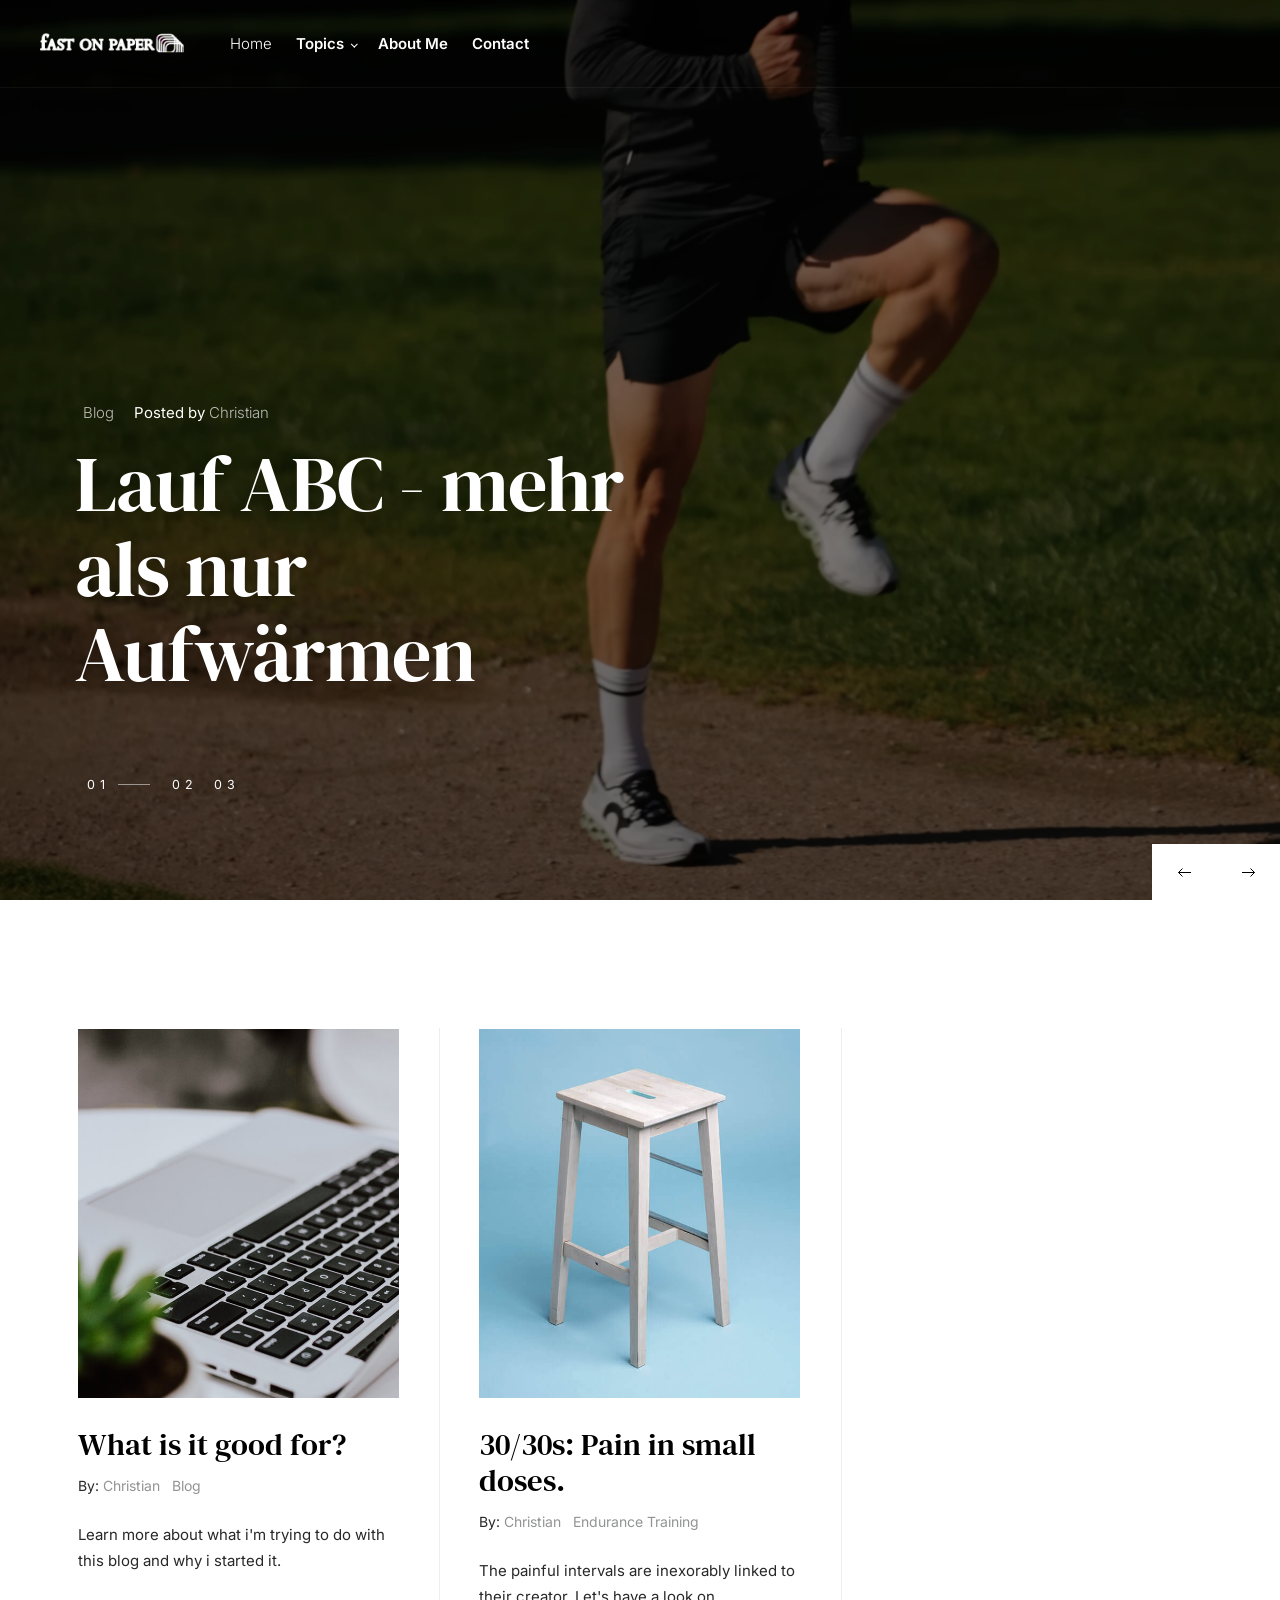
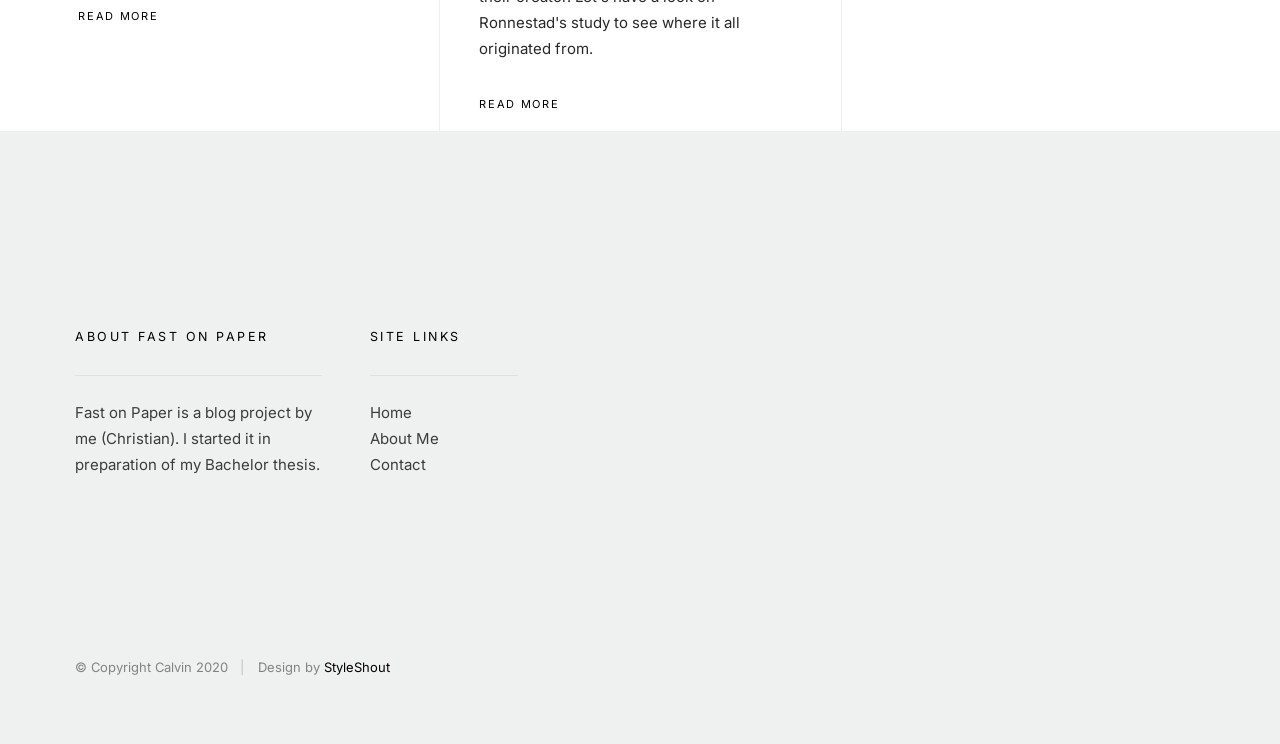
==== index.html @ 9e68c11b "exchanged pics in two hero sections" ====
<!DOCTYPE html>
<html class="no-js" lang="en">
<head>

    <!--- basic page needs
    ================================================== -->
    <meta charset="utf-8">
    <title>Fast on Paper</title>
    <meta name="description" content="">
    <meta name="author" content="">

    <!-- mobile specific metas
    ================================================== -->
    <meta name="viewport" content="width=device-width, initial-scale=1">

    <!-- CSS
    ================================================== -->
    <link rel="stylesheet" href="css/vendor.css">
    <link rel="stylesheet" href="css/styles.css">

    <!-- script
    ================================================== -->
    <script src="js/modernizr.js"></script>
    <script defer src="js/fontawesome/all.min.js"></script>

    <!-- favicons
    ================================================== -->
    <link rel="apple-touch-icon" sizes="180x180" href="apple-touch-icon.png">
    <link rel="icon" type="image/png" sizes="32x32" href="favicon-32x32.png">
    <link rel="icon" type="image/png" sizes="16x16" href="favicon-16x16.png">
    <link rel="manifest" href="site.webmanifest">

</head>

<body id="top">


    <!-- preloader
    ================================================== -->
    <div id="preloader"> 
    	<div id="loader"></div>
    </div>


    <!-- header
    ================================================== -->
    <header class="s-header">

        <div class="s-header__logo">
            <a class="logo" href="index.html">
                <img src="images/fop_logo.svg" alt="Homepage">
            </a>
        </div>

        <div class="row s-header__navigation">

            <nav class="s-header__nav-wrap">

                <h3 class="s-header__nav-heading h6">Navigate to</h3>

                <ul class="s-header__nav">
                    <li class="current"><a href="index.html" title="">Home</a></li>
                    <li class="has-children">
                        <a href="#0" title="">Topics</a>
                        <ul class="sub-menu">
                            <li><a href="category.html">Lernmodelle</a></li>
                            <li><a href="category.html">Neurphysiologie</a></li>
                            <li><a href="category.html">Vorträge</a></li>
                        </ul>
                    </li>
                    <li><a href="about.html" title="">About Me</a></li>
                    <li><a href="contact.html" title="">Contact</a></li>
                </ul> <!-- end s-header__nav -->

                <a href="#0" title="Close Menu" class="s-header__overlay-close close-mobile-menu">Close</a>

            </nav> <!-- end s-header__nav-wrap -->

        </div> <!-- end s-header__navigation -->
<!--search section is currently hidden via css rule for s-header__search-trigger-->
        <a class="s-header__toggle-menu" href="#0" title="Menu"><span>Menu</span></a>

        <div class="s-header__search">

            <div class="s-header__search-inner">
                <div class="row wide">

                    <form role="search" method="get" class="s-header__search-form" action="#">
                        <label>
                            <span class="h-screen-reader-text">Search for:</span>
                            <input type="search" class="s-header__search-field" placeholder="Search for..." value="" name="s" title="Search for:" autocomplete="off">
                        </label>
                        <input type="submit" class="s-header__search-submit" value="Search"> 
                    </form>

                    <a href="#0" title="Close Search" class="s-header__overlay-close">Close</a>

                </div> <!-- end row -->
            </div> <!-- s-header__search-inner -->

        </div> <!-- end s-header__search wrap -->	

        <a class="s-header__search-trigger" href="#">
            <svg xmlns="http://www.w3.org/2000/svg" viewBox="0 0 17.982 17.983"><path fill="#010101" d="M12.622 13.611l-.209.163A7.607 7.607 0 017.7 15.399C3.454 15.399 0 11.945 0 7.7 0 3.454 3.454 0 7.7 0c4.245 0 7.699 3.454 7.699 7.7a7.613 7.613 0 01-1.626 4.714l-.163.209 4.372 4.371-.989.989-4.371-4.372zM7.7 1.399a6.307 6.307 0 00-6.3 6.3A6.307 6.307 0 007.7 14c3.473 0 6.3-2.827 6.3-6.3a6.308 6.308 0 00-6.3-6.301z"/></svg>
        </a>

    </header> <!-- end s-header -->


    <!-- hero
    ================================================== -->
    <section id="hero" class="s-hero">

        <div class="s-hero__slider">

            <div class="s-hero__slide">

                <div class="s-hero__slide-bg" style="background-image: url('images/herobg_abc.jpg');"></div>

                <div class="row s-hero__slide-content animate-this">
                    <div class="column">
                        <div class="s-hero__slide-meta">
                            <span class="cat-links">
                                <a href="#0">Blog</a>
                            </span>
                            <span class="byline"> 
                                Posted by 
                                <span class="author">
                                    <a href="#0">Christian</a>
                                </span>
                            </span>
                        </div>
                        <h1 class="s-hero__slide-text">
                            <a href="#0">
                                Lauf ABC - mehr als nur Aufwärmen
                            </a>
                        </h1>
                    </div>
                </div>

            </div> <!-- end s-hero__slide -->

            <div class="s-hero__slide">

                <div class="s-hero__slide-bg" style="background-image: url('images/herobg_model.jpg');"></div>

                <div class="row s-hero__slide-content animate-this">
                    <div class="column">
                        <div class="s-hero__slide-meta">
                            <span class="cat-links">
                                <a href="#0">Lernmodelle</a>
                            </span>
                            <span class="byline"> 
                                Posted by 
                                <span class="author">
                                    <a href="#0">Christian</a>
                                </span>
                            </span>
                        </div>
                        <h1 class="s-hero__slide-text">
                            <a href="#0">
                                Differential Learning: Der Unterschied macht's.
                            </a>
                        </h1>
                    </div>
                </div>

            </div> <!-- end s-hero__slide -->

            <div class="s-hero__slide"">

                <div class="s-hero__slide-bg" style="background-image: url('images/slide3-bg-3000.jpg');"></div>

                <div class="row s-hero__slide-content animate-this">
                    <div class="column">
                        <div class="s-hero__slide-meta">
                            <span class="cat-links">
                                <a href="#0">Neurophysiologie</a>
                            </span>
                            <span class="byline"> 
                                Posted by 
                                <span class="author">
                                    <a href="#0">Christian</a>
                                </span>
                            </span>
                        </div>
                        <h1 class="s-hero__slide-text">
                            <a href="#0">
                                Übertriebene Reize und sensorisches Rauschen
                            </a>
                        </h1>
                    </div>
                </div>

            </div> <!-- end s-hero__slide -->

        </div> <!-- end s-hero__slider -->
<!--this section is currently hidden via css rule-->
        <div class="s-hero__social hide-on-mobile-small">
            <p>Follow</p>
            <span></span>
            <ul class="s-hero__social-icons">
                <li><a href="#0"><i class="fab fa-facebook-f" aria-hidden="true"></i></a></li>
                <li><a href="#0"><i class="fab fa-twitter" aria-hidden="true"></i></a></li>
                <li><a href="#0"><i class="fab fa-instagram" aria-hidden="true"></i></a></li>
                <li><a href="#0"><i class="fab fa-dribbble" aria-hidden="true"></i></a></li>
            </ul>
        </div> <!-- end s-hero__social -->

        <div class="nav-arrows s-hero__nav-arrows">
            <button class="s-hero__arrow-prev">
                <svg viewBox="0 0 15 15" xmlns="http://www.w3.org/2000/svg" width="15" height="15"><path d="M1.5 7.5l4-4m-4 4l4 4m-4-4H14" stroke="currentColor"></path></svg>
            </button>
            <button class="s-hero__arrow-next">
               <svg viewBox="0 0 15 15" xmlns="http://www.w3.org/2000/svg" width="15" height="15"><path d="M13.5 7.5l-4-4m4 4l-4 4m4-4H1" stroke="currentColor"></path></svg>
            </button>
        </div> <!-- end s-hero__arrows -->

    </section> <!-- end s-hero -->


    <!-- content
    ================================================== -->
    <section class="s-content s-content--no-top-padding">


        <!-- masonry
        ================================================== -->
        <div class="s-bricks">

            <div class="masonry">
                <div class="bricks-wrapper h-group">

                    <div class="grid-sizer"></div>

                    <div class="lines">
                        <span></span>
                        <span></span>
                        <span></span>
                    </div>

                    <article class="brick entry" data-aos="fade-up">
    
                        <div class="entry__thumb">
                            <a href="single-standard.html" class="thumb-link">
                                <img src="images/thumbs/masonry/macbook-600.jpg" 
                                     srcset="images/thumbs/masonry/macbook-600.jpg 1x, images/thumbs/masonry/macbook-1200.jpg 2x" alt="">
                            </a>
                        </div> <!-- end entry__thumb -->
    
                        <div class="entry__text">
                            <div class="entry__header">
                                <h1 class="entry__title"><a href="blogpost00.html">What is it good for?</a></h1>
                                
                                <div class="entry__meta">
                                    <span class="byline">By:
                                        <span class='author'>
                                            <a href="#0">Christian</a>
                                    </span>
                                </span>
                                    <span class="cat-links">
                                        <a href="#0">Blog</a>
                                    </span>
                                </div>
                            </div>
                            <div class="entry__excerpt">
                                <p>
                                Learn more about what i'm trying to do with this blog and why i started it.
                                </p>
                            </div>
                            <a class="entry__more-link" href="blogpost00.html">Read more</a>
                        </div> <!-- end entry__text -->
                    
                    </article> <!-- end article -->

                    <article class="brick entry" data-aos="fade-up">
        
                        <div class="entry__thumb">
                            <a href="single-standard.html" class="thumb-link">
                                <img src="images/thumbs/masonry/woodcraft-600.jpg" 
                                     srcset="images/thumbs/masonry/woodcraft-600.jpg 1x, images/thumbs/masonry/woodcraft-1200.jpg 2x" alt="">
                            </a>
                        </div> <!-- end entry__thumb -->
        
                        <div class="entry__text">
                            <div class="entry__header">
                                <h1 class="entry__title"><a href="single-standard.html">30/30s: Pain in small doses.</a></h1>
        
                                <div class="entry__meta">
                                    <span class="byline">By:
                                        <span class='author'>
                                            <a href="#0">Christian</a>
                                    </span>
                                </span>
                                    <span class="cat-links">
                                        <a href="#">Endurance Training</a> 
                                    </span>
                                </div>
                            </div>
                            <div class="entry__excerpt">
                                <p>
                                The painful intervals are inexorably linked to their creator. Let's have a look on Ronnestad's study to see where it all originated from.
                                </p>
                            </div>
                            <a class="entry__more-link" href="#0">Read More</a>
                        </div> <!-- end entry__text -->
        
                    </article> <!-- end entry -->
 
                </div> <!-- end brick-wrapper -->

            </div> <!-- end masonry -->
<!-- the following part is for multiple page setup (page 1 2 3 etc.) which i commented out as there is no use for it right now-->
            <!--
            <div class="row">
                <div class="column large-12">
                    <nav class="pgn">
                        <ul>
                            <li>
                                <span class="pgn__prev" href="#0">
                                    Prev
                                </span>
                            </li>
                            <li><a class="pgn__num" href="#0">1</a></li>
                            <li><span class="pgn__num current">2</span></li>
                            <li><a class="pgn__num" href="#0">3</a></li>
                            <li><a class="pgn__num" href="#0">4</a></li>
                            <li><a class="pgn__num" href="#0">5</a></li>
                            <li><span class="pgn__num dots">…</span></li>
                            <li><a class="pgn__num" href="#0">8</a></li>
                            <li>
                                <span class="pgn__next" href="#0">
                                    Next
                                </span>
                            </li>
                        </ul>-->
                   <!-- </nav> end pgn -->
                <!--</div> end column -->
            <!--</div> end row -->

        </div> <!-- end s-bricks -->

    </section> <!-- end s-content -->


    <!-- footer
    ================================================== -->
    <footer class="s-footer">

        <div class="s-footer__main">

            <div class="row">

                <div class="column large-3 medium-6 tab-12 s-footer__info">

                    <h5>About Fast on Paper</h5>

                    <p>
                    Fast on Paper is a blog project by me (Christian). I started it in preparation of my Bachelor thesis.  
                    </p>

                </div> <!-- end s-footer__info -->

                <div class="column large-2 medium-3 tab-6 s-footer__site-links">

                    <h5>Site Links</h5>

                    <ul>
                        <li><a href="index.html">Home</a></li>
                        <li><a href="about.html">About Me</a></li>
                        <li><a href="contact.html">Contact</a></li>
                    </ul>

                </div> <!-- end s-footer__site-links -->  

<!--this section is hidden via css rule right now-->
                <div class="column large-2 medium-3 tab-6 s-footer__social-links">

                    <h5>Follow Me</h5>

                    <ul>
                        <li><a href="#0">Twitter</a></li>
                        <li><a href="#0">Facebook</a></li>
                        <li><a href="#0">Dribbble</a></li>
                        <li><a href="#0">Pinterest</a></li>
                        <li><a href="#0">Instagram</a></li>
                    </ul>

                </div> <!-- end s-footer__social links --> 

<!--this section is hidden via css rule right now-->
                <div class="column large-3 medium-6 tab-12 s-footer__subscribe">

                    <h5>Sign Up for Newsletter</h5>

                    <p>Trag dich ein, um Updates zu Artikeln und dem Blog zu erhalten.</p>

                    <div class="subscribe-form">
                
                        <form id="mc-form" class="group" novalidate="true">

                            <input type="email" value="" name="dEmail" class="email" id="mc-email" placeholder="Your Email Address" required=""> 
                
                            <input type="submit" name="subscribe" value="subscribe" >
                
                            <label for="mc-email" class="subscribe-message"></label>
                
                        </form>

                    </div>

                </div> <!-- end s-footer__subscribe -->

            </div> <!-- end row -->

        </div> <!-- end s-footer__main -->

        <div class="s-footer__bottom">
            <div class="row">
                <div class="column">
                    <div class="ss-copyright">
                        <span>© Copyright Calvin 2020</span> 
                        <span>Design by <a href="https://www.styleshout.com/">StyleShout</a></span>
                    </div> <!-- end ss-copyright -->
                </div>
            </div> 

            <div class="ss-go-top">
                <a class="smoothscroll" title="Back to Top" href="#top">
                    <svg viewBox="0 0 15 15" fill="none" xmlns="http://www.w3.org/2000/svg" width="15" height="15"><path d="M7.5 1.5l.354-.354L7.5.793l-.354.353.354.354zm-.354.354l4 4 .708-.708-4-4-.708.708zm0-.708l-4 4 .708.708 4-4-.708-.708zM7 1.5V14h1V1.5H7z" fill="currentColor"></path></svg>
                </a>
            </div> <!-- end ss-go-top -->
        </div> <!-- end s-footer__bottom -->

   </footer> <!-- end s-footer -->


    <!-- Java Script
    ================================================== -->
    <script src="js/jquery-3.5.0.min.js"></script>
    <script src="js/plugins.js"></script>
    <script src="js/main.js"></script>

</body>

</html>
---- css/vendor.css ----
/* =================================================================== 
 *  Calvin Vendor/Third Party CSS
 *  Template Ver. 1.0.0 
 *  10-07-2020
 *  ------------------------------------------------------------------
 *
 *  TOC:
 *  # PrismJS 1.20.0
 *  # Animate On Scroll 
 *  # Slick Slider
 *
 * =================================================================== */

/* ===================================================================
 * # PrismJS 1.20.0
 *   https://prismjs.com/download.html#themes=prism-okaidia&languages=markup+css+clike+javascript+markup-templating+php 
 *   
 *   okaidia theme for JavaScript, CSS and HTML
 *   Loosely based on Monokai textmate theme by http://www.monokai.nl/
 *   @author ocodia
 * ------------------------------------------------------------------- */

code[class*="language-"], pre[class*="language-"] {
    color: #f8f8f2;
    background: none;
    text-shadow: 0 1px rgba(0, 0, 0, 0.3);
    font-family: var(--font-mono);
    font-size: calc(var(--text-size) * 0.9444);
    text-align: left;
    white-space: pre;
    word-spacing: normal;
    word-break: normal;
    word-wrap: normal;
    line-height: var(--vspace-1);
    -moz-tab-size: 4;
    -o-tab-size: 4;
    tab-size: 4;
    -webkit-hyphens: none;
    -ms-hyphens: none;
    hyphens: none;
}

/* Code blocks */

pre[class*="language-"] {
    padding: var(--vspace-0_5) 0 var(--vspace-1);
    margin: var(--vspace-1) 0;
    overflow: auto;
}

:not(pre)>code[class*="language-"], pre[class*="language-"] {
    background: #272822;
}

/* Inline code */

:not(pre)>code[class*="language-"] {
    padding: .1em;
    white-space: normal;
}

.token.comment, .token.prolog, .token.doctype, .token.cdata {
    color: slategray;
}

.token.punctuation {
    color: #f8f8f2;
}

.token.namespace {
    opacity: .7;
}

.token.property, .token.tag, .token.constant, .token.symbol, .token.deleted {
    color: #f92672;
}

.token.boolean, .token.number {
    color: #ae81ff;
}

.token.selector, .token.attr-name, .token.string, .token.char, .token.builtin, .token.inserted {
    color: #a6e22e;
}

.token.operator, .token.entity, .token.url, .language-css .token.string, .style .token.string, .token.variable {
    color: #f8f8f2;
}

.token.atrule, .token.attr-value, .token.function, .token.class-name {
    color: #e6db74;
}

.token.keyword {
    color: #66d9ef;
}

.token.regex, .token.important {
    color: #fd971f;
}

.token.important, .token.bold {
    font-weight: bold;
}

.token.italic {
    font-style: italic;
}

.token.entity {
    cursor: help;
}


/* ===================================================================
 * # Animate On Scroll 
 * https://michalsnik.github.io/aos/
 * ------------------------------------------------------------------- */

[data-aos][data-aos][data-aos-duration="50"], body[data-aos-duration="50"] [data-aos] {
    -webkit-transition-duration: 50ms;
    transition-duration: 50ms;
}

[data-aos][data-aos][data-aos-delay="50"], body[data-aos-delay="50"] [data-aos] {
    -webkit-transition-delay: 0;
    transition-delay: 0;
}

[data-aos][data-aos][data-aos-delay="50"].aos-animate, body[data-aos-delay="50"] [data-aos].aos-animate {
    -webkit-transition-delay: 50ms;
    transition-delay: 50ms;
}

[data-aos][data-aos][data-aos-duration="100"], body[data-aos-duration="100"] [data-aos] {
    -webkit-transition-duration: .1s;
    transition-duration: .1s;
}

[data-aos][data-aos][data-aos-delay="100"], body[data-aos-delay="100"] [data-aos] {
    -webkit-transition-delay: 0;
    transition-delay: 0;
}

[data-aos][data-aos][data-aos-delay="100"].aos-animate, body[data-aos-delay="100"] [data-aos].aos-animate {
    -webkit-transition-delay: .1s;
    transition-delay: .1s;
}

[data-aos][data-aos][data-aos-duration="150"], body[data-aos-duration="150"] [data-aos] {
    -webkit-transition-duration: .15s;
    transition-duration: .15s;
}

[data-aos][data-aos][data-aos-delay="150"], body[data-aos-delay="150"] [data-aos] {
    -webkit-transition-delay: 0;
    transition-delay: 0;
}

[data-aos][data-aos][data-aos-delay="150"].aos-animate, body[data-aos-delay="150"] [data-aos].aos-animate {
    -webkit-transition-delay: .15s;
    transition-delay: .15s;
}

[data-aos][data-aos][data-aos-duration="200"], body[data-aos-duration="200"] [data-aos] {
    -webkit-transition-duration: .2s;
    transition-duration: .2s;
}

[data-aos][data-aos][data-aos-delay="200"], body[data-aos-delay="200"] [data-aos] {
    -webkit-transition-delay: 0;
    transition-delay: 0;
}

[data-aos][data-aos][data-aos-delay="200"].aos-animate, body[data-aos-delay="200"] [data-aos].aos-animate {
    -webkit-transition-delay: .2s;
    transition-delay: .2s;
}

[data-aos][data-aos][data-aos-duration="250"], body[data-aos-duration="250"] [data-aos] {
    -webkit-transition-duration: .25s;
    transition-duration: .25s;
}

[data-aos][data-aos][data-aos-delay="250"], body[data-aos-delay="250"] [data-aos] {
    -webkit-transition-delay: 0;
    transition-delay: 0;
}

[data-aos][data-aos][data-aos-delay="250"].aos-animate, body[data-aos-delay="250"] [data-aos].aos-animate {
    -webkit-transition-delay: .25s;
    transition-delay: .25s;
}

[data-aos][data-aos][data-aos-duration="300"], body[data-aos-duration="300"] [data-aos] {
    -webkit-transition-duration: .3s;
    transition-duration: .3s;
}

[data-aos][data-aos][data-aos-delay="300"], body[data-aos-delay="300"] [data-aos] {
    -webkit-transition-delay: 0;
    transition-delay: 0;
}

[data-aos][data-aos][data-aos-delay="300"].aos-animate, body[data-aos-delay="300"] [data-aos].aos-animate {
    -webkit-transition-delay: .3s;
    transition-delay: .3s;
}

[data-aos][data-aos][data-aos-duration="350"], body[data-aos-duration="350"] [data-aos] {
    -webkit-transition-duration: .35s;
    transition-duration: .35s;
}

[data-aos][data-aos][data-aos-delay="350"], body[data-aos-delay="350"] [data-aos] {
    -webkit-transition-delay: 0;
    transition-delay: 0;
}

[data-aos][data-aos][data-aos-delay="350"].aos-animate, body[data-aos-delay="350"] [data-aos].aos-animate {
    -webkit-transition-delay: .35s;
    transition-delay: .35s;
}

[data-aos][data-aos][data-aos-duration="400"], body[data-aos-duration="400"] [data-aos] {
    -webkit-transition-duration: .4s;
    transition-duration: .4s;
}

[data-aos][data-aos][data-aos-delay="400"], body[data-aos-delay="400"] [data-aos] {
    -webkit-transition-delay: 0;
    transition-delay: 0;
}

[data-aos][data-aos][data-aos-delay="400"].aos-animate, body[data-aos-delay="400"] [data-aos].aos-animate {
    -webkit-transition-delay: .4s;
    transition-delay: .4s;
}

[data-aos][data-aos][data-aos-duration="450"], body[data-aos-duration="450"] [data-aos] {
    -webkit-transition-duration: .45s;
    transition-duration: .45s;
}

[data-aos][data-aos][data-aos-delay="450"], body[data-aos-delay="450"] [data-aos] {
    -webkit-transition-delay: 0;
    transition-delay: 0;
}

[data-aos][data-aos][data-aos-delay="450"].aos-animate, body[data-aos-delay="450"] [data-aos].aos-animate {
    -webkit-transition-delay: .45s;
    transition-delay: .45s;
}

[data-aos][data-aos][data-aos-duration="500"], body[data-aos-duration="500"] [data-aos] {
    -webkit-transition-duration: .5s;
    transition-duration: .5s;
}

[data-aos][data-aos][data-aos-delay="500"], body[data-aos-delay="500"] [data-aos] {
    -webkit-transition-delay: 0;
    transition-delay: 0;
}

[data-aos][data-aos][data-aos-delay="500"].aos-animate, body[data-aos-delay="500"] [data-aos].aos-animate {
    -webkit-transition-delay: .5s;
    transition-delay: .5s;
}

[data-aos][data-aos][data-aos-duration="550"], body[data-aos-duration="550"] [data-aos] {
    -webkit-transition-duration: .55s;
    transition-duration: .55s;
}

[data-aos][data-aos][data-aos-delay="550"], body[data-aos-delay="550"] [data-aos] {
    -webkit-transition-delay: 0;
    transition-delay: 0;
}

[data-aos][data-aos][data-aos-delay="550"].aos-animate, body[data-aos-delay="550"] [data-aos].aos-animate {
    -webkit-transition-delay: .55s;
    transition-delay: .55s;
}

[data-aos][data-aos][data-aos-duration="600"], body[data-aos-duration="600"] [data-aos] {
    -webkit-transition-duration: .6s;
    transition-duration: .6s;
}

[data-aos][data-aos][data-aos-delay="600"], body[data-aos-delay="600"] [data-aos] {
    -webkit-transition-delay: 0;
    transition-delay: 0;
}

[data-aos][data-aos][data-aos-delay="600"].aos-animate, body[data-aos-delay="600"] [data-aos].aos-animate {
    -webkit-transition-delay: .6s;
    transition-delay: .6s;
}

[data-aos][data-aos][data-aos-duration="650"], body[data-aos-duration="650"] [data-aos] {
    -webkit-transition-duration: .65s;
    transition-duration: .65s;
}

[data-aos][data-aos][data-aos-delay="650"], body[data-aos-delay="650"] [data-aos] {
    -webkit-transition-delay: 0;
    transition-delay: 0;
}

[data-aos][data-aos][data-aos-delay="650"].aos-animate, body[data-aos-delay="650"] [data-aos].aos-animate {
    -webkit-transition-delay: .65s;
    transition-delay: .65s;
}

[data-aos][data-aos][data-aos-duration="700"], body[data-aos-duration="700"] [data-aos] {
    -webkit-transition-duration: .7s;
    transition-duration: .7s;
}

[data-aos][data-aos][data-aos-delay="700"], body[data-aos-delay="700"] [data-aos] {
    -webkit-transition-delay: 0;
    transition-delay: 0;
}

[data-aos][data-aos][data-aos-delay="700"].aos-animate, body[data-aos-delay="700"] [data-aos].aos-animate {
    -webkit-transition-delay: .7s;
    transition-delay: .7s;
}

[data-aos][data-aos][data-aos-duration="750"], body[data-aos-duration="750"] [data-aos] {
    -webkit-transition-duration: .75s;
    transition-duration: .75s;
}

[data-aos][data-aos][data-aos-delay="750"], body[data-aos-delay="750"] [data-aos] {
    -webkit-transition-delay: 0;
    transition-delay: 0;
}

[data-aos][data-aos][data-aos-delay="750"].aos-animate, body[data-aos-delay="750"] [data-aos].aos-animate {
    -webkit-transition-delay: .75s;
    transition-delay: .75s;
}

[data-aos][data-aos][data-aos-duration="800"], body[data-aos-duration="800"] [data-aos] {
    -webkit-transition-duration: .8s;
    transition-duration: .8s;
}

[data-aos][data-aos][data-aos-delay="800"], body[data-aos-delay="800"] [data-aos] {
    -webkit-transition-delay: 0;
    transition-delay: 0;
}

[data-aos][data-aos][data-aos-delay="800"].aos-animate, body[data-aos-delay="800"] [data-aos].aos-animate {
    -webkit-transition-delay: .8s;
    transition-delay: .8s;
}

[data-aos][data-aos][data-aos-duration="850"], body[data-aos-duration="850"] [data-aos] {
    -webkit-transition-duration: .85s;
    transition-duration: .85s;
}

[data-aos][data-aos][data-aos-delay="850"], body[data-aos-delay="850"] [data-aos] {
    -webkit-transition-delay: 0;
    transition-delay: 0;
}

[data-aos][data-aos][data-aos-delay="850"].aos-animate, body[data-aos-delay="850"] [data-aos].aos-animate {
    -webkit-transition-delay: .85s;
    transition-delay: .85s;
}

[data-aos][data-aos][data-aos-duration="900"], body[data-aos-duration="900"] [data-aos] {
    -webkit-transition-duration: .9s;
    transition-duration: .9s;
}

[data-aos][data-aos][data-aos-delay="900"], body[data-aos-delay="900"] [data-aos] {
    -webkit-transition-delay: 0;
    transition-delay: 0;
}

[data-aos][data-aos][data-aos-delay="900"].aos-animate, body[data-aos-delay="900"] [data-aos].aos-animate {
    -webkit-transition-delay: .9s;
    transition-delay: .9s;
}

[data-aos][data-aos][data-aos-duration="950"], body[data-aos-duration="950"] [data-aos] {
    -webkit-transition-duration: .95s;
    transition-duration: .95s;
}

[data-aos][data-aos][data-aos-delay="950"], body[data-aos-delay="950"] [data-aos] {
    -webkit-transition-delay: 0;
    transition-delay: 0;
}

[data-aos][data-aos][data-aos-delay="950"].aos-animate, body[data-aos-delay="950"] [data-aos].aos-animate {
    -webkit-transition-delay: .95s;
    transition-delay: .95s;
}

[data-aos][data-aos][data-aos-duration="1000"], body[data-aos-duration="1000"] [data-aos] {
    -webkit-transition-duration: 1s;
    transition-duration: 1s;
}

[data-aos][data-aos][data-aos-delay="1000"], body[data-aos-delay="1000"] [data-aos] {
    -webkit-transition-delay: 0;
    transition-delay: 0;
}

[data-aos][data-aos][data-aos-delay="1000"].aos-animate, body[data-aos-delay="1000"] [data-aos].aos-animate {
    -webkit-transition-delay: 1s;
    transition-delay: 1s;
}

[data-aos][data-aos][data-aos-duration="1050"], body[data-aos-duration="1050"] [data-aos] {
    -webkit-transition-duration: 1.05s;
    transition-duration: 1.05s;
}

[data-aos][data-aos][data-aos-delay="1050"], body[data-aos-delay="1050"] [data-aos] {
    -webkit-transition-delay: 0;
    transition-delay: 0;
}

[data-aos][data-aos][data-aos-delay="1050"].aos-animate, body[data-aos-delay="1050"] [data-aos].aos-animate {
    -webkit-transition-delay: 1.05s;
    transition-delay: 1.05s;
}

[data-aos][data-aos][data-aos-duration="1100"], body[data-aos-duration="1100"] [data-aos] {
    -webkit-transition-duration: 1.1s;
    transition-duration: 1.1s;
}

[data-aos][data-aos][data-aos-delay="1100"], body[data-aos-delay="1100"] [data-aos] {
    -webkit-transition-delay: 0;
    transition-delay: 0;
}

[data-aos][data-aos][data-aos-delay="1100"].aos-animate, body[data-aos-delay="1100"] [data-aos].aos-animate {
    -webkit-transition-delay: 1.1s;
    transition-delay: 1.1s;
}

[data-aos][data-aos][data-aos-duration="1150"], body[data-aos-duration="1150"] [data-aos] {
    -webkit-transition-duration: 1.15s;
    transition-duration: 1.15s;
}

[data-aos][data-aos][data-aos-delay="1150"], body[data-aos-delay="1150"] [data-aos] {
    -webkit-transition-delay: 0;
    transition-delay: 0;
}

[data-aos][data-aos][data-aos-delay="1150"].aos-animate, body[data-aos-delay="1150"] [data-aos].aos-animate {
    -webkit-transition-delay: 1.15s;
    transition-delay: 1.15s;
}

[data-aos][data-aos][data-aos-duration="1200"], body[data-aos-duration="1200"] [data-aos] {
    -webkit-transition-duration: 1.2s;
    transition-duration: 1.2s;
}

[data-aos][data-aos][data-aos-delay="1200"], body[data-aos-delay="1200"] [data-aos] {
    -webkit-transition-delay: 0;
    transition-delay: 0;
}

[data-aos][data-aos][data-aos-delay="1200"].aos-animate, body[data-aos-delay="1200"] [data-aos].aos-animate {
    -webkit-transition-delay: 1.2s;
    transition-delay: 1.2s;
}

[data-aos][data-aos][data-aos-duration="1250"], body[data-aos-duration="1250"] [data-aos] {
    -webkit-transition-duration: 1.25s;
    transition-duration: 1.25s;
}

[data-aos][data-aos][data-aos-delay="1250"], body[data-aos-delay="1250"] [data-aos] {
    -webkit-transition-delay: 0;
    transition-delay: 0;
}

[data-aos][data-aos][data-aos-delay="1250"].aos-animate, body[data-aos-delay="1250"] [data-aos].aos-animate {
    -webkit-transition-delay: 1.25s;
    transition-delay: 1.25s;
}

[data-aos][data-aos][data-aos-duration="1300"], body[data-aos-duration="1300"] [data-aos] {
    -webkit-transition-duration: 1.3s;
    transition-duration: 1.3s;
}

[data-aos][data-aos][data-aos-delay="1300"], body[data-aos-delay="1300"] [data-aos] {
    -webkit-transition-delay: 0;
    transition-delay: 0;
}

[data-aos][data-aos][data-aos-delay="1300"].aos-animate, body[data-aos-delay="1300"] [data-aos].aos-animate {
    -webkit-transition-delay: 1.3s;
    transition-delay: 1.3s;
}

[data-aos][data-aos][data-aos-duration="1350"], body[data-aos-duration="1350"] [data-aos] {
    -webkit-transition-duration: 1.35s;
    transition-duration: 1.35s;
}

[data-aos][data-aos][data-aos-delay="1350"], body[data-aos-delay="1350"] [data-aos] {
    -webkit-transition-delay: 0;
    transition-delay: 0;
}

[data-aos][data-aos][data-aos-delay="1350"].aos-animate, body[data-aos-delay="1350"] [data-aos].aos-animate {
    -webkit-transition-delay: 1.35s;
    transition-delay: 1.35s;
}

[data-aos][data-aos][data-aos-duration="1400"], body[data-aos-duration="1400"] [data-aos] {
    -webkit-transition-duration: 1.4s;
    transition-duration: 1.4s;
}

[data-aos][data-aos][data-aos-delay="1400"], body[data-aos-delay="1400"] [data-aos] {
    -webkit-transition-delay: 0;
    transition-delay: 0;
}

[data-aos][data-aos][data-aos-delay="1400"].aos-animate, body[data-aos-delay="1400"] [data-aos].aos-animate {
    -webkit-transition-delay: 1.4s;
    transition-delay: 1.4s;
}

[data-aos][data-aos][data-aos-duration="1450"], body[data-aos-duration="1450"] [data-aos] {
    -webkit-transition-duration: 1.45s;
    transition-duration: 1.45s;
}

[data-aos][data-aos][data-aos-delay="1450"], body[data-aos-delay="1450"] [data-aos] {
    -webkit-transition-delay: 0;
    transition-delay: 0;
}

[data-aos][data-aos][data-aos-delay="1450"].aos-animate, body[data-aos-delay="1450"] [data-aos].aos-animate {
    -webkit-transition-delay: 1.45s;
    transition-delay: 1.45s;
}

[data-aos][data-aos][data-aos-duration="1500"], body[data-aos-duration="1500"] [data-aos] {
    -webkit-transition-duration: 1.5s;
    transition-duration: 1.5s;
}

[data-aos][data-aos][data-aos-delay="1500"], body[data-aos-delay="1500"] [data-aos] {
    -webkit-transition-delay: 0;
    transition-delay: 0;
}

[data-aos][data-aos][data-aos-delay="1500"].aos-animate, body[data-aos-delay="1500"] [data-aos].aos-animate {
    -webkit-transition-delay: 1.5s;
    transition-delay: 1.5s;
}

[data-aos][data-aos][data-aos-duration="1550"], body[data-aos-duration="1550"] [data-aos] {
    -webkit-transition-duration: 1.55s;
    transition-duration: 1.55s;
}

[data-aos][data-aos][data-aos-delay="1550"], body[data-aos-delay="1550"] [data-aos] {
    -webkit-transition-delay: 0;
    transition-delay: 0;
}

[data-aos][data-aos][data-aos-delay="1550"].aos-animate, body[data-aos-delay="1550"] [data-aos].aos-animate {
    -webkit-transition-delay: 1.55s;
    transition-delay: 1.55s;
}

[data-aos][data-aos][data-aos-duration="1600"], body[data-aos-duration="1600"] [data-aos] {
    -webkit-transition-duration: 1.6s;
    transition-duration: 1.6s;
}

[data-aos][data-aos][data-aos-delay="1600"], body[data-aos-delay="1600"] [data-aos] {
    -webkit-transition-delay: 0;
    transition-delay: 0;
}

[data-aos][data-aos][data-aos-delay="1600"].aos-animate, body[data-aos-delay="1600"] [data-aos].aos-animate {
    -webkit-transition-delay: 1.6s;
    transition-delay: 1.6s;
}

[data-aos][data-aos][data-aos-duration="1650"], body[data-aos-duration="1650"] [data-aos] {
    -webkit-transition-duration: 1.65s;
    transition-duration: 1.65s;
}

[data-aos][data-aos][data-aos-delay="1650"], body[data-aos-delay="1650"] [data-aos] {
    -webkit-transition-delay: 0;
    transition-delay: 0;
}

[data-aos][data-aos][data-aos-delay="1650"].aos-animate, body[data-aos-delay="1650"] [data-aos].aos-animate {
    -webkit-transition-delay: 1.65s;
    transition-delay: 1.65s;
}

[data-aos][data-aos][data-aos-duration="1700"], body[data-aos-duration="1700"] [data-aos] {
    -webkit-transition-duration: 1.7s;
    transition-duration: 1.7s;
}

[data-aos][data-aos][data-aos-delay="1700"], body[data-aos-delay="1700"] [data-aos] {
    -webkit-transition-delay: 0;
    transition-delay: 0;
}

[data-aos][data-aos][data-aos-delay="1700"].aos-animate, body[data-aos-delay="1700"] [data-aos].aos-animate {
    -webkit-transition-delay: 1.7s;
    transition-delay: 1.7s;
}

[data-aos][data-aos][data-aos-duration="1750"], body[data-aos-duration="1750"] [data-aos] {
    -webkit-transition-duration: 1.75s;
    transition-duration: 1.75s;
}

[data-aos][data-aos][data-aos-delay="1750"], body[data-aos-delay="1750"] [data-aos] {
    -webkit-transition-delay: 0;
    transition-delay: 0;
}

[data-aos][data-aos][data-aos-delay="1750"].aos-animate, body[data-aos-delay="1750"] [data-aos].aos-animate {
    -webkit-transition-delay: 1.75s;
    transition-delay: 1.75s;
}

[data-aos][data-aos][data-aos-duration="1800"], body[data-aos-duration="1800"] [data-aos] {
    -webkit-transition-duration: 1.8s;
    transition-duration: 1.8s;
}

[data-aos][data-aos][data-aos-delay="1800"], body[data-aos-delay="1800"] [data-aos] {
    -webkit-transition-delay: 0;
    transition-delay: 0;
}

[data-aos][data-aos][data-aos-delay="1800"].aos-animate, body[data-aos-delay="1800"] [data-aos].aos-animate {
    -webkit-transition-delay: 1.8s;
    transition-delay: 1.8s;
}

[data-aos][data-aos][data-aos-duration="1850"], body[data-aos-duration="1850"] [data-aos] {
    -webkit-transition-duration: 1.85s;
    transition-duration: 1.85s;
}

[data-aos][data-aos][data-aos-delay="1850"], body[data-aos-delay="1850"] [data-aos] {
    -webkit-transition-delay: 0;
    transition-delay: 0;
}

[data-aos][data-aos][data-aos-delay="1850"].aos-animate, body[data-aos-delay="1850"] [data-aos].aos-animate {
    -webkit-transition-delay: 1.85s;
    transition-delay: 1.85s;
}

[data-aos][data-aos][data-aos-duration="1900"], body[data-aos-duration="1900"] [data-aos] {
    -webkit-transition-duration: 1.9s;
    transition-duration: 1.9s;
}

[data-aos][data-aos][data-aos-delay="1900"], body[data-aos-delay="1900"] [data-aos] {
    -webkit-transition-delay: 0;
    transition-delay: 0;
}

[data-aos][data-aos][data-aos-delay="1900"].aos-animate, body[data-aos-delay="1900"] [data-aos].aos-animate {
    -webkit-transition-delay: 1.9s;
    transition-delay: 1.9s;
}

[data-aos][data-aos][data-aos-duration="1950"], body[data-aos-duration="1950"] [data-aos] {
    -webkit-transition-duration: 1.95s;
    transition-duration: 1.95s;
}

[data-aos][data-aos][data-aos-delay="1950"], body[data-aos-delay="1950"] [data-aos] {
    -webkit-transition-delay: 0;
    transition-delay: 0;
}

[data-aos][data-aos][data-aos-delay="1950"].aos-animate, body[data-aos-delay="1950"] [data-aos].aos-animate {
    -webkit-transition-delay: 1.95s;
    transition-delay: 1.95s;
}

[data-aos][data-aos][data-aos-duration="2000"], body[data-aos-duration="2000"] [data-aos] {
    -webkit-transition-duration: 2s;
    transition-duration: 2s;
}

[data-aos][data-aos][data-aos-delay="2000"], body[data-aos-delay="2000"] [data-aos] {
    -webkit-transition-delay: 0;
    transition-delay: 0;
}

[data-aos][data-aos][data-aos-delay="2000"].aos-animate, body[data-aos-delay="2000"] [data-aos].aos-animate {
    -webkit-transition-delay: 2s;
    transition-delay: 2s;
}

[data-aos][data-aos][data-aos-duration="2050"], body[data-aos-duration="2050"] [data-aos] {
    -webkit-transition-duration: 2.05s;
    transition-duration: 2.05s;
}

[data-aos][data-aos][data-aos-delay="2050"], body[data-aos-delay="2050"] [data-aos] {
    -webkit-transition-delay: 0;
    transition-delay: 0;
}

[data-aos][data-aos][data-aos-delay="2050"].aos-animate, body[data-aos-delay="2050"] [data-aos].aos-animate {
    -webkit-transition-delay: 2.05s;
    transition-delay: 2.05s;
}

[data-aos][data-aos][data-aos-duration="2100"], body[data-aos-duration="2100"] [data-aos] {
    -webkit-transition-duration: 2.1s;
    transition-duration: 2.1s;
}

[data-aos][data-aos][data-aos-delay="2100"], body[data-aos-delay="2100"] [data-aos] {
    -webkit-transition-delay: 0;
    transition-delay: 0;
}

[data-aos][data-aos][data-aos-delay="2100"].aos-animate, body[data-aos-delay="2100"] [data-aos].aos-animate {
    -webkit-transition-delay: 2.1s;
    transition-delay: 2.1s;
}

[data-aos][data-aos][data-aos-duration="2150"], body[data-aos-duration="2150"] [data-aos] {
    -webkit-transition-duration: 2.15s;
    transition-duration: 2.15s;
}

[data-aos][data-aos][data-aos-delay="2150"], body[data-aos-delay="2150"] [data-aos] {
    -webkit-transition-delay: 0;
    transition-delay: 0;
}

[data-aos][data-aos][data-aos-delay="2150"].aos-animate, body[data-aos-delay="2150"] [data-aos].aos-animate {
    -webkit-transition-delay: 2.15s;
    transition-delay: 2.15s;
}

[data-aos][data-aos][data-aos-duration="2200"], body[data-aos-duration="2200"] [data-aos] {
    -webkit-transition-duration: 2.2s;
    transition-duration: 2.2s;
}

[data-aos][data-aos][data-aos-delay="2200"], body[data-aos-delay="2200"] [data-aos] {
    -webkit-transition-delay: 0;
    transition-delay: 0;
}

[data-aos][data-aos][data-aos-delay="2200"].aos-animate, body[data-aos-delay="2200"] [data-aos].aos-animate {
    -webkit-transition-delay: 2.2s;
    transition-delay: 2.2s;
}

[data-aos][data-aos][data-aos-duration="2250"], body[data-aos-duration="2250"] [data-aos] {
    -webkit-transition-duration: 2.25s;
    transition-duration: 2.25s;
}

[data-aos][data-aos][data-aos-delay="2250"], body[data-aos-delay="2250"] [data-aos] {
    -webkit-transition-delay: 0;
    transition-delay: 0;
}

[data-aos][data-aos][data-aos-delay="2250"].aos-animate, body[data-aos-delay="2250"] [data-aos].aos-animate {
    -webkit-transition-delay: 2.25s;
    transition-delay: 2.25s;
}

[data-aos][data-aos][data-aos-duration="2300"], body[data-aos-duration="2300"] [data-aos] {
    -webkit-transition-duration: 2.3s;
    transition-duration: 2.3s;
}

[data-aos][data-aos][data-aos-delay="2300"], body[data-aos-delay="2300"] [data-aos] {
    -webkit-transition-delay: 0;
    transition-delay: 0;
}

[data-aos][data-aos][data-aos-delay="2300"].aos-animate, body[data-aos-delay="2300"] [data-aos].aos-animate {
    -webkit-transition-delay: 2.3s;
    transition-delay: 2.3s;
}

[data-aos][data-aos][data-aos-duration="2350"], body[data-aos-duration="2350"] [data-aos] {
    -webkit-transition-duration: 2.35s;
    transition-duration: 2.35s;
}

[data-aos][data-aos][data-aos-delay="2350"], body[data-aos-delay="2350"] [data-aos] {
    -webkit-transition-delay: 0;
    transition-delay: 0;
}

[data-aos][data-aos][data-aos-delay="2350"].aos-animate, body[data-aos-delay="2350"] [data-aos].aos-animate {
    -webkit-transition-delay: 2.35s;
    transition-delay: 2.35s;
}

[data-aos][data-aos][data-aos-duration="2400"], body[data-aos-duration="2400"] [data-aos] {
    -webkit-transition-duration: 2.4s;
    transition-duration: 2.4s;
}

[data-aos][data-aos][data-aos-delay="2400"], body[data-aos-delay="2400"] [data-aos] {
    -webkit-transition-delay: 0;
    transition-delay: 0;
}

[data-aos][data-aos][data-aos-delay="2400"].aos-animate, body[data-aos-delay="2400"] [data-aos].aos-animate {
    -webkit-transition-delay: 2.4s;
    transition-delay: 2.4s;
}

[data-aos][data-aos][data-aos-duration="2450"], body[data-aos-duration="2450"] [data-aos] {
    -webkit-transition-duration: 2.45s;
    transition-duration: 2.45s;
}

[data-aos][data-aos][data-aos-delay="2450"], body[data-aos-delay="2450"] [data-aos] {
    -webkit-transition-delay: 0;
    transition-delay: 0;
}

[data-aos][data-aos][data-aos-delay="2450"].aos-animate, body[data-aos-delay="2450"] [data-aos].aos-animate {
    -webkit-transition-delay: 2.45s;
    transition-delay: 2.45s;
}

[data-aos][data-aos][data-aos-duration="2500"], body[data-aos-duration="2500"] [data-aos] {
    -webkit-transition-duration: 2.5s;
    transition-duration: 2.5s;
}

[data-aos][data-aos][data-aos-delay="2500"], body[data-aos-delay="2500"] [data-aos] {
    -webkit-transition-delay: 0;
    transition-delay: 0;
}

[data-aos][data-aos][data-aos-delay="2500"].aos-animate, body[data-aos-delay="2500"] [data-aos].aos-animate {
    -webkit-transition-delay: 2.5s;
    transition-delay: 2.5s;
}

[data-aos][data-aos][data-aos-duration="2550"], body[data-aos-duration="2550"] [data-aos] {
    -webkit-transition-duration: 2.55s;
    transition-duration: 2.55s;
}

[data-aos][data-aos][data-aos-delay="2550"], body[data-aos-delay="2550"] [data-aos] {
    -webkit-transition-delay: 0;
    transition-delay: 0;
}

[data-aos][data-aos][data-aos-delay="2550"].aos-animate, body[data-aos-delay="2550"] [data-aos].aos-animate {
    -webkit-transition-delay: 2.55s;
    transition-delay: 2.55s;
}

[data-aos][data-aos][data-aos-duration="2600"], body[data-aos-duration="2600"] [data-aos] {
    -webkit-transition-duration: 2.6s;
    transition-duration: 2.6s;
}

[data-aos][data-aos][data-aos-delay="2600"], body[data-aos-delay="2600"] [data-aos] {
    -webkit-transition-delay: 0;
    transition-delay: 0;
}

[data-aos][data-aos][data-aos-delay="2600"].aos-animate, body[data-aos-delay="2600"] [data-aos].aos-animate {
    -webkit-transition-delay: 2.6s;
    transition-delay: 2.6s;
}

[data-aos][data-aos][data-aos-duration="2650"], body[data-aos-duration="2650"] [data-aos] {
    -webkit-transition-duration: 2.65s;
    transition-duration: 2.65s;
}

[data-aos][data-aos][data-aos-delay="2650"], body[data-aos-delay="2650"] [data-aos] {
    -webkit-transition-delay: 0;
    transition-delay: 0;
}

[data-aos][data-aos][data-aos-delay="2650"].aos-animate, body[data-aos-delay="2650"] [data-aos].aos-animate {
    -webkit-transition-delay: 2.65s;
    transition-delay: 2.65s;
}

[data-aos][data-aos][data-aos-duration="2700"], body[data-aos-duration="2700"] [data-aos] {
    -webkit-transition-duration: 2.7s;
    transition-duration: 2.7s;
}

[data-aos][data-aos][data-aos-delay="2700"], body[data-aos-delay="2700"] [data-aos] {
    -webkit-transition-delay: 0;
    transition-delay: 0;
}

[data-aos][data-aos][data-aos-delay="2700"].aos-animate, body[data-aos-delay="2700"] [data-aos].aos-animate {
    -webkit-transition-delay: 2.7s;
    transition-delay: 2.7s;
}

[data-aos][data-aos][data-aos-duration="2750"], body[data-aos-duration="2750"] [data-aos] {
    -webkit-transition-duration: 2.75s;
    transition-duration: 2.75s;
}

[data-aos][data-aos][data-aos-delay="2750"], body[data-aos-delay="2750"] [data-aos] {
    -webkit-transition-delay: 0;
    transition-delay: 0;
}

[data-aos][data-aos][data-aos-delay="2750"].aos-animate, body[data-aos-delay="2750"] [data-aos].aos-animate {
    -webkit-transition-delay: 2.75s;
    transition-delay: 2.75s;
}

[data-aos][data-aos][data-aos-duration="2800"], body[data-aos-duration="2800"] [data-aos] {
    -webkit-transition-duration: 2.8s;
    transition-duration: 2.8s;
}

[data-aos][data-aos][data-aos-delay="2800"], body[data-aos-delay="2800"] [data-aos] {
    -webkit-transition-delay: 0;
    transition-delay: 0;
}

[data-aos][data-aos][data-aos-delay="2800"].aos-animate, body[data-aos-delay="2800"] [data-aos].aos-animate {
    -webkit-transition-delay: 2.8s;
    transition-delay: 2.8s;
}

[data-aos][data-aos][data-aos-duration="2850"], body[data-aos-duration="2850"] [data-aos] {
    -webkit-transition-duration: 2.85s;
    transition-duration: 2.85s;
}

[data-aos][data-aos][data-aos-delay="2850"], body[data-aos-delay="2850"] [data-aos] {
    -webkit-transition-delay: 0;
    transition-delay: 0;
}

[data-aos][data-aos][data-aos-delay="2850"].aos-animate, body[data-aos-delay="2850"] [data-aos].aos-animate {
    -webkit-transition-delay: 2.85s;
    transition-delay: 2.85s;
}

[data-aos][data-aos][data-aos-duration="2900"], body[data-aos-duration="2900"] [data-aos] {
    -webkit-transition-duration: 2.9s;
    transition-duration: 2.9s;
}

[data-aos][data-aos][data-aos-delay="2900"], body[data-aos-delay="2900"] [data-aos] {
    -webkit-transition-delay: 0;
    transition-delay: 0;
}

[data-aos][data-aos][data-aos-delay="2900"].aos-animate, body[data-aos-delay="2900"] [data-aos].aos-animate {
    -webkit-transition-delay: 2.9s;
    transition-delay: 2.9s;
}

[data-aos][data-aos][data-aos-duration="2950"], body[data-aos-duration="2950"] [data-aos] {
    -webkit-transition-duration: 2.95s;
    transition-duration: 2.95s;
}

[data-aos][data-aos][data-aos-delay="2950"], body[data-aos-delay="2950"] [data-aos] {
    -webkit-transition-delay: 0;
    transition-delay: 0;
}

[data-aos][data-aos][data-aos-delay="2950"].aos-animate, body[data-aos-delay="2950"] [data-aos].aos-animate {
    -webkit-transition-delay: 2.95s;
    transition-delay: 2.95s;
}

[data-aos][data-aos][data-aos-duration="3000"], body[data-aos-duration="3000"] [data-aos] {
    -webkit-transition-duration: 3s;
    transition-duration: 3s;
}

[data-aos][data-aos][data-aos-delay="3000"], body[data-aos-delay="3000"] [data-aos] {
    -webkit-transition-delay: 0;
    transition-delay: 0;
}

[data-aos][data-aos][data-aos-delay="3000"].aos-animate, body[data-aos-delay="3000"] [data-aos].aos-animate {
    -webkit-transition-delay: 3s;
    transition-delay: 3s;
}

[data-aos][data-aos][data-aos-easing=linear], body[data-aos-easing=linear] [data-aos] {
    -webkit-transition-timing-function: cubic-bezier(0.25, 0.25, 0.75, 0.75);
    transition-timing-function: cubic-bezier(0.25, 0.25, 0.75, 0.75);
}

[data-aos][data-aos][data-aos-easing=ease], body[data-aos-easing=ease] [data-aos] {
    -webkit-transition-timing-function: ease;
    transition-timing-function: ease;
}

[data-aos][data-aos][data-aos-easing=ease-in], body[data-aos-easing=ease-in] [data-aos] {
    -webkit-transition-timing-function: ease-in;
    transition-timing-function: ease-in;
}

[data-aos][data-aos][data-aos-easing=ease-out], body[data-aos-easing=ease-out] [data-aos] {
    -webkit-transition-timing-function: ease-out;
    transition-timing-function: ease-out;
}

[data-aos][data-aos][data-aos-easing=ease-in-out], body[data-aos-easing=ease-in-out] [data-aos] {
    -webkit-transition-timing-function: ease-in-out;
    transition-timing-function: ease-in-out;
}

[data-aos][data-aos][data-aos-easing=ease-in-back], body[data-aos-easing=ease-in-back] [data-aos] {
    -webkit-transition-timing-function: cubic-bezier(0.6, -0.28, 0.735, 0.045);
    transition-timing-function: cubic-bezier(0.6, -0.28, 0.735, 0.045);
}

[data-aos][data-aos][data-aos-easing=ease-out-back], body[data-aos-easing=ease-out-back] [data-aos] {
    -webkit-transition-timing-function: cubic-bezier(0.175, 0.885, 0.32, 1.275);
    transition-timing-function: cubic-bezier(0.175, 0.885, 0.32, 1.275);
}

[data-aos][data-aos][data-aos-easing=ease-in-out-back], body[data-aos-easing=ease-in-out-back] [data-aos] {
    -webkit-transition-timing-function: cubic-bezier(0.68, -0.55, 0.265, 1.55);
    transition-timing-function: cubic-bezier(0.68, -0.55, 0.265, 1.55);
}

[data-aos][data-aos][data-aos-easing=ease-in-sine], body[data-aos-easing=ease-in-sine] [data-aos] {
    -webkit-transition-timing-function: cubic-bezier(0.47, 0, 0.745, 0.715);
    transition-timing-function: cubic-bezier(0.47, 0, 0.745, 0.715);
}

[data-aos][data-aos][data-aos-easing=ease-out-sine], body[data-aos-easing=ease-out-sine] [data-aos] {
    -webkit-transition-timing-function: cubic-bezier(0.39, 0.575, 0.565, 1);
    transition-timing-function: cubic-bezier(0.39, 0.575, 0.565, 1);
}

[data-aos][data-aos][data-aos-easing=ease-in-out-sine], body[data-aos-easing=ease-in-out-sine] [data-aos] {
    -webkit-transition-timing-function: cubic-bezier(0.445, 0.05, 0.55, 0.95);
    transition-timing-function: cubic-bezier(0.445, 0.05, 0.55, 0.95);
}

[data-aos][data-aos][data-aos-easing=ease-in-quad], body[data-aos-easing=ease-in-quad] [data-aos] {
    -webkit-transition-timing-function: cubic-bezier(0.55, 0.085, 0.68, 0.53);
    transition-timing-function: cubic-bezier(0.55, 0.085, 0.68, 0.53);
}

[data-aos][data-aos][data-aos-easing=ease-out-quad], body[data-aos-easing=ease-out-quad] [data-aos] {
    -webkit-transition-timing-function: cubic-bezier(0.25, 0.46, 0.45, 0.94);
    transition-timing-function: cubic-bezier(0.25, 0.46, 0.45, 0.94);
}

[data-aos][data-aos][data-aos-easing=ease-in-out-quad], body[data-aos-easing=ease-in-out-quad] [data-aos] {
    -webkit-transition-timing-function: cubic-bezier(0.455, 0.03, 0.515, 0.955);
    transition-timing-function: cubic-bezier(0.455, 0.03, 0.515, 0.955);
}

[data-aos][data-aos][data-aos-easing=ease-in-cubic], body[data-aos-easing=ease-in-cubic] [data-aos] {
    -webkit-transition-timing-function: cubic-bezier(0.55, 0.085, 0.68, 0.53);
    transition-timing-function: cubic-bezier(0.55, 0.085, 0.68, 0.53);
}

[data-aos][data-aos][data-aos-easing=ease-out-cubic], body[data-aos-easing=ease-out-cubic] [data-aos] {
    -webkit-transition-timing-function: cubic-bezier(0.25, 0.46, 0.45, 0.94);
    transition-timing-function: cubic-bezier(0.25, 0.46, 0.45, 0.94);
}

[data-aos][data-aos][data-aos-easing=ease-in-out-cubic], body[data-aos-easing=ease-in-out-cubic] [data-aos] {
    -webkit-transition-timing-function: cubic-bezier(0.455, 0.03, 0.515, 0.955);
    transition-timing-function: cubic-bezier(0.455, 0.03, 0.515, 0.955);
}

[data-aos][data-aos][data-aos-easing=ease-in-quart], body[data-aos-easing=ease-in-quart] [data-aos] {
    -webkit-transition-timing-function: cubic-bezier(0.55, 0.085, 0.68, 0.53);
    transition-timing-function: cubic-bezier(0.55, 0.085, 0.68, 0.53);
}

[data-aos][data-aos][data-aos-easing=ease-out-quart], body[data-aos-easing=ease-out-quart] [data-aos] {
    -webkit-transition-timing-function: cubic-bezier(0.25, 0.46, 0.45, 0.94);
    transition-timing-function: cubic-bezier(0.25, 0.46, 0.45, 0.94);
}

[data-aos][data-aos][data-aos-easing=ease-in-out-quart], body[data-aos-easing=ease-in-out-quart] [data-aos] {
    -webkit-transition-timing-function: cubic-bezier(0.455, 0.03, 0.515, 0.955);
    transition-timing-function: cubic-bezier(0.455, 0.03, 0.515, 0.955);
}

[data-aos^=fade][data-aos^=fade] {
    opacity: 0;
    -webkit-transition-property: opacity, -webkit-transform;
    transition-property: opacity, -webkit-transform;
    transition-property: opacity, transform;
    transition-property: opacity, transform, -webkit-transform;
}

[data-aos^=fade][data-aos^=fade].aos-animate {
    opacity: 1;
    -webkit-transform: translateZ(0);
    transform: translateZ(0);
}

[data-aos=fade-up] {
    -webkit-transform: translate3d(0, 100px, 0);
    transform: translate3d(0, 100px, 0);
}

[data-aos=fade-down] {
    -webkit-transform: translate3d(0, -100px, 0);
    transform: translate3d(0, -100px, 0);
}

[data-aos=fade-right] {
    -webkit-transform: translate3d(-100px, 0, 0);
    transform: translate3d(-100px, 0, 0);
}

[data-aos=fade-left] {
    -webkit-transform: translate3d(100px, 0, 0);
    transform: translate3d(100px, 0, 0);
}

[data-aos=fade-up-right] {
    -webkit-transform: translate3d(-100px, 100px, 0);
    transform: translate3d(-100px, 100px, 0);
}

[data-aos=fade-up-left] {
    -webkit-transform: translate3d(100px, 100px, 0);
    transform: translate3d(100px, 100px, 0);
}

[data-aos=fade-down-right] {
    -webkit-transform: translate3d(-100px, -100px, 0);
    transform: translate3d(-100px, -100px, 0);
}

[data-aos=fade-down-left] {
    -webkit-transform: translate3d(100px, -100px, 0);
    transform: translate3d(100px, -100px, 0);
}

[data-aos^=zoom][data-aos^=zoom] {
    opacity: 0;
    -webkit-transition-property: opacity, -webkit-transform;
    transition-property: opacity, -webkit-transform;
    transition-property: opacity, transform;
    transition-property: opacity, transform, -webkit-transform;
}

[data-aos^=zoom][data-aos^=zoom].aos-animate {
    opacity: 1;
    -webkit-transform: translateZ(0) scale(1);
    transform: translateZ(0) scale(1);
}

[data-aos=zoom-in] {
    -webkit-transform: scale(0.6);
    transform: scale(0.6);
}

[data-aos=zoom-in-up] {
    -webkit-transform: translate3d(0, 100px, 0) scale(0.6);
    transform: translate3d(0, 100px, 0) scale(0.6);
}

[data-aos=zoom-in-down] {
    -webkit-transform: translate3d(0, -100px, 0) scale(0.6);
    transform: translate3d(0, -100px, 0) scale(0.6);
}

[data-aos=zoom-in-right] {
    -webkit-transform: translate3d(-100px, 0, 0) scale(0.6);
    transform: translate3d(-100px, 0, 0) scale(0.6);
}

[data-aos=zoom-in-left] {
    -webkit-transform: translate3d(100px, 0, 0) scale(0.6);
    transform: translate3d(100px, 0, 0) scale(0.6);
}

[data-aos=zoom-out] {
    -webkit-transform: scale(1.2);
    transform: scale(1.2);
}

[data-aos=zoom-out-up] {
    -webkit-transform: translate3d(0, 100px, 0) scale(1.2);
    transform: translate3d(0, 100px, 0) scale(1.2);
}

[data-aos=zoom-out-down] {
    -webkit-transform: translate3d(0, -100px, 0) scale(1.2);
    transform: translate3d(0, -100px, 0) scale(1.2);
}

[data-aos=zoom-out-right] {
    -webkit-transform: translate3d(-100px, 0, 0) scale(1.2);
    transform: translate3d(-100px, 0, 0) scale(1.2);
}

[data-aos=zoom-out-left] {
    -webkit-transform: translate3d(100px, 0, 0) scale(1.2);
    transform: translate3d(100px, 0, 0) scale(1.2);
}

[data-aos^=slide][data-aos^=slide] {
    -webkit-transition-property: -webkit-transform;
    transition-property: -webkit-transform;
    transition-property: transform;
    transition-property: transform, -webkit-transform;
}

[data-aos^=slide][data-aos^=slide].aos-animate {
    -webkit-transform: translateZ(0);
    transform: translateZ(0);
}

[data-aos=slide-up] {
    -webkit-transform: translate3d(0, 100%, 0);
    transform: translate3d(0, 100%, 0);
}

[data-aos=slide-down] {
    -webkit-transform: translate3d(0, -100%, 0);
    transform: translate3d(0, -100%, 0);
}

[data-aos=slide-right] {
    -webkit-transform: translate3d(-100%, 0, 0);
    transform: translate3d(-100%, 0, 0);
}

[data-aos=slide-left] {
    -webkit-transform: translate3d(100%, 0, 0);
    transform: translate3d(100%, 0, 0);
}

[data-aos^=flip][data-aos^=flip] {
    -webkit-backface-visibility: hidden;
    backface-visibility: hidden;
    -webkit-transition-property: -webkit-transform;
    transition-property: -webkit-transform;
    transition-property: transform;
    transition-property: transform, -webkit-transform;
}

[data-aos=flip-left] {
    -webkit-transform: perspective(2500px) rotateY(-100deg);
    transform: perspective(2500px) rotateY(-100deg);
}

[data-aos=flip-left].aos-animate {
    -webkit-transform: perspective(2500px) rotateY(0);
    transform: perspective(2500px) rotateY(0);
}

[data-aos=flip-right] {
    -webkit-transform: perspective(2500px) rotateY(100deg);
    transform: perspective(2500px) rotateY(100deg);
}

[data-aos=flip-right].aos-animate {
    -webkit-transform: perspective(2500px) rotateY(0);
    transform: perspective(2500px) rotateY(0);
}

[data-aos=flip-up] {
    -webkit-transform: perspective(2500px) rotateX(-100deg);
    transform: perspective(2500px) rotateX(-100deg);
}

[data-aos=flip-up].aos-animate {
    -webkit-transform: perspective(2500px) rotateX(0);
    transform: perspective(2500px) rotateX(0);
}

[data-aos=flip-down] {
    -webkit-transform: perspective(2500px) rotateX(100deg);
    transform: perspective(2500px) rotateX(100deg);
}

[data-aos=flip-down].aos-animate {
    -webkit-transform: perspective(2500px) rotateX(0);
    transform: perspective(2500px) rotateX(0);
}

/* ===================================================================
 * # Slick Slider
 * http://kenwheeler.github.io/slick/
 * ------------------------------------------------------------------- */

/* Slider */
.slick-slider {
    position: relative;
    display: block;
    -webkit-box-sizing: border-box;
    box-sizing: border-box;
    -webkit-touch-callout: none;
    -webkit-user-select: none;
    -moz-user-select: none;
    -ms-user-select: none;
    user-select: none;
    -ms-touch-action: pan-y;
    touch-action: pan-y;
    -webkit-tap-highlight-color: transparent;
}

.slick-list {
    position: relative;
    overflow: hidden;
    display: block;
    margin: 0;
    padding: 0;
}

.slick-list:focus {
    outline: none;
}

.slick-list.dragging {
    cursor: pointer;
    cursor: hand;
}

.slick-slider .slick-track, .slick-slider .slick-list {
    -webkit-transform: translate3d(0, 0, 0);
    transform: translate3d(0, 0, 0);
}

.slick-track {
    position: relative;
    left: 0;
    top: 0;
    display: block;
    margin-left: auto;
    margin-right: auto;
}

.slick-track:before, .slick-track:after {
    content: "";
    display: table;
}

.slick-track:after {
    clear: both;
}

.slick-loading .slick-track {
    visibility: hidden;
}

.slick-slide {
    float: left;
    height: 100%;
    min-height: 1px;
    display: none;
}

[dir="rtl"] .slick-slide {
    float: right;
}

.slick-slide img {
    display: block;
}

.slick-slide.slick-loading img {
    display: none;
}

.slick-slide.dragging img {
    pointer-events: none;
}

.slick-initialized .slick-slide {
    display: block;
}

.slick-loading .slick-slide {
    visibility: hidden;
}

.slick-vertical .slick-slide {
    display: block;
    height: auto;
    border: 1px solid transparent;
}

.slick-arrow.slick-hidden {
    display: none;
}
---- css/styles.css ----
/* =================================================================== 
 * Calvin Main Stylesheet
 * Template Ver. 1.0.0
 * 10-07-2020
 * ------------------------------------------------------------------
 *
 * TOC:
 * # settings and variables
 *      ## fonts
 *      ## colors
 *      ## vertical spacing and typescale
 *      ## grid variables
 *  # normalize
 *  # basic/base setup styles
 *      ## media
 *      ## typography resets
 *      ## links
 *      ## inputs
 *  # Grid v3.0.0
 *      ## medium screen devices
 *      ## tablets
 *      ## mobile devices
 *      ## small mobile devices <= 400px
 *  # block grids
 *      ## block grids - medium screen devices
 *      ## block grids - tablets
 *      ## block grids - mobile devices 
 *      ## block grids - small mobile devices <= 400px
 *  # MISC
 *  # custom grid, block grid STACK breakpoints
 *  # base style overrides
 *      ## links
 *  # typography & general theme styles
 *      ## lists
 *      ## responsive video container
 *      ## floated image
 *      ## tables
 *      ## spacing
 *  # preloader
 *      ## page loaded
 *  # forms
 *      ## style placeholder text
 *      ## change autocomplete styles in Chrome 
 *  # buttons
 *  # additional components
 *      ## additional typo styles
 *      ## skillbars
 *      ## alert box
 *      ## pagination
 *  # common and reusable styles
 *      ## animation stuff
 *      ## close button for search & mobile nav
 *      ## bricks masonry
 *      ## masonry entries
 *  # site header
 *      ## header logo
 *      ## main navigation
 *      ## header-toggle
 *      ## header-search
 *      ## search triggers
 *  # hero
 *      ## hero slider
 *      ## hero social
 *      ## hero slider nav arrows
 *  # content wrap
 *      ## pageheader
 *      ## content media
 *      ## content entry header
 *      ## content primary
 *  # footer
 *      ## footer main
 *      ## footer bottom
 *      ## go top
 *  # blog styles and blog components
 *      ## blog comments 
 *
 * ------------------------------------------------------------------ */


/* ===================================================================
 * # settings and variables
 *
 * ------------------------------------------------------------------- */

/* ------------------------------------------------------------------- 
 * ## fonts
 * ------------------------------------------------------------------- */
@import url("https://fonts.googleapis.com/css2?family=DM+Serif+Display&family=DM+Serif+Text&family=Inter:wght@300;400;500;600;700&display=swap");

:root {
    --font-1: "Inter", sans-serif;
    --font-2: "DM Serif Text", serif;
    --font-3: "DM Serif Display", serif;

    /* monospace
     */
    --font-mono: Consolas, "Andale Mono", Courier, "Courier New", monospace;
}

/* ------------------------------------------------------------------- 
 * ## colors
 * ------------------------------------------------------------------- */
:root {

    /* color-1(#0A369D)
     * color-2(#C1292E)
     */
    --color-1: hsla(222, 88%, 33%, 1);
    --color-2: hsla(358, 65%, 46%, 1);

    /* theme color variations
     */
    --color-1-lighter: hsla(222, 88%, 53%, 1);
    --color-1-light  : hsla(222, 88%, 43%, 1);
    --color-1-dark   : hsla(222, 88%, 23%, 1);
    --color-1-darker : hsla(222, 88%, 13%, 1);
    --color-2-lighter: hsla(358, 65%, 66%, 1);
    --color-2-light  : hsla(358, 65%, 56%, 1);
    --color-2-dark   : hsla(358, 65%, 36%, 1);
    --color-2-darker : hsla(358, 65%, 26%, 1);

    /* feedback colors
     * color-error(#ffd1d2), color-success(#c8e675), 
     * color-info(#d7ecfb), color-notice(#fff099)
     */
    --color-error          : hsla(359, 100%, 91%, 1);
    --color-success        : hsla(76, 69%, 68%, 1);
    --color-info           : hsla(205, 82%, 91%, 1);
    --color-notice         : hsla(51, 100%, 80%, 1);
    --color-error-content  : hsla(359, 50%, 50%, 1);
    --color-success-content: hsla(76, 29%, 28%, 1);
    --color-info-content   : hsla(205, 32%, 31%, 1);
    --color-notice-content : hsla(51, 30%, 30%, 1);

    /* shades 
     * generated using 
     * Tint & Shade Generator 
     * (https://maketintsandshades.com/)
     */
    --color-black  : #000000;
    --color-gray-19: #0a0a0a;
    --color-gray-18: #141414;
    --color-gray-17: #1e1e1e;
    --color-gray-16: #282828;
    --color-gray-15: #323333;
    --color-gray-14: #3b3d3d;
    --color-gray-13: #454747;
    --color-gray-12: #4f5151;
    --color-gray-11: #595b5b;
    --color-gray-10: #636565;
    --color-gray-9 : #737474;
    --color-gray-8 : #828484;
    --color-gray-7 : #929393;
    --color-gray-6 : #a1a3a3;
    --color-gray-5 : #b1b2b2;
    --color-gray-4 : #c1c1c1;
    --color-gray-3 : #d0d1d1;
    --color-gray-2 : #e0e0e0;
    --color-gray-1 : #eff0f0;
    --color-white  : #ffffff;

    /* text
     */
    --color-text: var(--color-gray-16);
    --color-text-dark: var(--color-black);
    --color-text-light: var(--color-gray-7);
    --color-placeholder: var(--color-gray-7);

    /* buttons
     */
    --color-btn: var(--color-gray-3);
    --color-btn-text: var(--color-black);
    --color-btn-hover: var(--color-black);
    --color-btn-hover-text: var(--color-white);
    --color-btn-primary: var(--color-black);
    --color-btn-primary-text: var(--color-white);
    --color-btn-primary-hover: var(--color-gray-16);
    --color-btn-primary-hover-text: var(--color-white);
    --color-btn-stroke: var(--color-black);
    --color-btn-stroke-text: var(--color-black);
    --color-btn-stroke-hover: var(--color-black);
    --color-btn-stroke-hover-text: var(--color-white);

    /* others
     */
    --color-bg: var(--color-gray-1);
    --color-border: #eeeeee;
}

/* ------------------------------------------------------------------- 
 * ## vertical spacing and typescale
 * ------------------------------------------------------------------- */
:root {

    /* spacing
     * base font size: 18px 
     * vertical space unit : 32px
     */
    --base-size: 62.5%;
    --base-font-size: 1.8rem;
    --space: 3.2rem;

    /* vertical spacing 
     */
    --vspace-0_125: calc(0.125 * var(--space));
    --vspace-0_25 : calc(0.25 * var(--space));
    --vspace-0_5  : calc(0.5 * var(--space));
    --vspace-0_75 : calc(0.75 * var(--space));
    --vspace-0_875: calc(0.875 * var(--space));
    --vspace-1    : calc(var(--space));
    --vspace-1_25 : calc(1.25 * var(--space));
    --vspace-1_5  : calc(1.5 * var(--space));
    --vspace-1_75 : calc(1.75 * var(--space));
    --vspace-2    : calc(2 * var(--space));
    --vspace-2_5  : calc(2.5 * var(--space));
    --vspace-3    : calc(3 * var(--space));
    --vspace-3_5  : calc(3.5 * var(--space));
    --vspace-4    : calc(4 * var(--space));
    --vspace-4_5  : calc(4.5 * var(--space));
    --vspace-5    : calc(5 * var(--space));

    /* type scale
     * ratio 1:2 | base: 18px
     * -------------------------------------------------------
     *
     * --text-display-3 = (77.40px)
     * --text-display-2 = (64.50px)
     * --text-display-1 = (53.75px)
     * --text-xxxl      = (44.79px)
     * --text-xxl       = (37.32px)
     * --text-xl        = (31.10px)
     * --text-lg        = (25.92px)
     * --text-md        = (21.60px)
     * --text-size      = (18.00px) BASE
     * --text-sm        = (15.00px)
     * --text-xs        = (12.50px)
     *
     * -------------------------------------------------------
     */
    --text-scale-ratio: 1.2;
    --text-size       : var(--base-font-size);
    --text-xs         : calc((var(--text-size) / var(--text-scale-ratio)) / var(--text-scale-ratio));
    --text-sm         : calc(var(--text-xs) * var(--text-scale-ratio));
    --text-md         : calc(var(--text-sm) * var(--text-scale-ratio) * var(--text-scale-ratio));
    --text-lg         : calc(var(--text-md) * var(--text-scale-ratio));
    --text-xl         : calc(var(--text-lg) * var(--text-scale-ratio));
    --text-xxl        : calc(var(--text-xl) * var(--text-scale-ratio));
    --text-xxxl       : calc(var(--text-xxl) * var(--text-scale-ratio));
    --text-display-1  : calc(var(--text-xxxl) * var(--text-scale-ratio));
    --text-display-2  : calc(var(--text-display-1) * var(--text-scale-ratio));
    --text-display-3  : calc(var(--text-display-2) * var(--text-scale-ratio));

    /* default button height
     */
    --vspace-btn: var(--vspace-2);
}

/* on mobile devices below 600px
 */
@media screen and (max-width: 600px) {
    :root {
        --base-font-size: 1.7rem;
        --space: 2.8rem;
    }
}

/* ------------------------------------------------------------------- 
 * ## grid variables
 * ------------------------------------------------------------------- */
:root {

    /* widths for rows and containers
     */
    --width-full    : 100%;
    --width-max     : 1200px;
    --width-wide    : 1400px;
    --width-wider   : 1600px;
    --width-widest  : 1800px;
    --width-narrow  : 1000px;
    --width-narrower: 800px;
    --width-grid-max: var(--width-max);

    /* gutters
     */
    --gutter-lg : 2.4rem;
    --gutter-md : 2rem;
    --gutter-mob: 1rem;
}


/* ==========================================================================
 * # normalize
 * normalize.css v8.0.1 | MIT License |
 * github.com/necolas/normalize.css
 *
 * -------------------------------------------------------------------------- */

/* ------------------------------------------------------------------- 
 * ## document
 * ------------------------------------------------------------------- */

/* 1. Correct the line height in all browsers.
 * 2. Prevent adjustments of font size after orientation changes in iOS.*/

html {
    line-height: 1.15;
    /* 1 */
    -webkit-text-size-adjust: 100%;
    /* 2 */
}

/* ------------------------------------------------------------------- 
 * ## sections
 * ------------------------------------------------------------------- */

/* Remove the margin in all browsers. */

body {
    margin: 0;
}

/* Render the `main` element consistently in IE. */

main {
    display: block;
}

/* Correct the font size and margin on `h1` elements within `section` and
 * `article` contexts in Chrome, Firefox, and Safari. */

h1 {
    font-size: 2em;
    margin: 0.67em 0;
}

/* ------------------------------------------------------------------- 
 * ## grouping
 * ------------------------------------------------------------------- */

/* 1. Add the correct box sizing in Firefox.
 * 2. Show the overflow in Edge and IE. */

hr {
    -webkit-box-sizing: content-box;
    box-sizing: content-box;
    /* 1 */
    height: 0;
    /* 1 */
    overflow: visible;
    /* 2 */
}

/* 1. Correct the inheritance and scaling of font size in all browsers.
 * 2. Correct the odd `em` font sizing in all browsers. */

pre {
    font-family: monospace, monospace;
    /* 1 */
    font-size: 1em;
    /* 2 */
}

/* ------------------------------------------------------------------- 
 * ## text-level semantics
 * ------------------------------------------------------------------- */

/* Remove the gray background on active links in IE 10. */

a {
    background-color: transparent;
}

/* 1. Remove the bottom border in Chrome 57-
 * 2. Add the correct text decoration in Chrome, Edge, IE, Opera, and Safari. */

abbr[title] {
    border-bottom: none;
    /* 1 */
    text-decoration: underline;
    /* 2 */
    -webkit-text-decoration: underline dotted;
    text-decoration: underline dotted;
    /* 2 */
}

/* Add the correct font weight in Chrome, Edge, and Safari. */

b, strong {
    font-weight: bolder;
}

/* 1. Correct the inheritance and scaling of font size in all browsers.
 * 2. Correct the odd `em` font sizing in all browsers. */

code, kbd, samp {
    font-family: monospace, monospace;
    /* 1 */
    font-size: 1em;
    /* 2 */
}

/* Add the correct font size in all browsers. */

small {
    font-size: 80%;
}

/* Prevent `sub` and `sup` elements from affecting the line height in
 * all browsers. */

sub, sup {
    font-size: 75%;
    line-height: 0;
    position: relative;
    vertical-align: baseline;
}

sub {
    bottom: -0.25em;
}

sup {
    top: -0.5em;
}

/* ------------------------------------------------------------------- 
 * ## embedded content
 * ------------------------------------------------------------------- */

/* Remove the border on images inside links in IE 10. */

img {
    border-style: none;
}

/* ------------------------------------------------------------------- 
 * ## forms
 * ------------------------------------------------------------------- */

/* 1. Change the font styles in all browsers.
 * 2. Remove the margin in Firefox and Safari. */

button, input, optgroup, select, textarea {
    font-family: inherit;
    /* 1 */
    font-size: 100%;
    /* 1 */
    line-height: 1.15;
    /* 1 */
    margin: 0;
    /* 2 */
}

/* Show the overflow in IE.
 * 1. Show the overflow in Edge. */

button, input {
    /* 1 */
    overflow: visible;
}

/* Remove the inheritance of text transform in Edge, Firefox, and IE.
 * 1. Remove the inheritance of text transform in Firefox. */

button, select {
    /* 1 */
    text-transform: none;
}

/* Correct the inability to style clickable types in iOS and Safari. */

button, [type="button"], [type="reset"], [type="submit"] {
    -webkit-appearance: button;
}

/* Remove the inner border and padding in Firefox. */

button::-moz-focus-inner, [type="button"]::-moz-focus-inner, [type="reset"]::-moz-focus-inner, [type="submit"]::-moz-focus-inner {
    border-style: none;
    padding: 0;
}

/* Restore the focus styles unset by the previous rule. */

button:-moz-focusring, [type="button"]:-moz-focusring, [type="reset"]:-moz-focusring, [type="submit"]:-moz-focusring {
    outline: 1px dotted ButtonText;
}

/* Correct the padding in Firefox. */

fieldset {
    padding: 0.35em 0.75em 0.625em;
}

/* 1. Correct the text wrapping in Edge and IE.
 * 2. Correct the color inheritance from `fieldset` elements in IE.
 * 3. Remove the padding so developers are not caught out when they zero out
 *    `fieldset` elements in all browsers. */

legend {
    -webkit-box-sizing: border-box;
    box-sizing: border-box;
    /* 1 */
    color: inherit;
    /* 2 */
    display: table;
    /* 1 */
    max-width: 100%;
    /* 1 */
    padding: 0;
    /* 3 */
    white-space: normal;
    /* 1 */
}

/* Add the correct vertical alignment in Chrome, Firefox, and Opera. */

progress {
    vertical-align: baseline;
}

/* Remove the default vertical scrollbar in IE 10+. */

textarea {
    overflow: auto;
}

/* 1. Add the correct box sizing in IE 10.
 * 2. Remove the padding in IE 10. */

[type="checkbox"], [type="radio"] {
    -webkit-box-sizing: border-box;
    box-sizing: border-box;
    /* 1 */
    padding: 0;
    /* 2 */
}

/* Correct the cursor style of increment and decrement buttons in Chrome. */

[type="number"]::-webkit-inner-spin-button, [type="number"]::-webkit-outer-spin-button {
    height: auto;
}

/* 1. Correct the odd appearance in Chrome and Safari.
 * 2. Correct the outline style in Safari. */

[type="search"] {
    -webkit-appearance: textfield;
    /* 1 */
    outline-offset: -2px;
    /* 2 */
}

/* Remove the inner padding in Chrome and Safari on macOS. */

[type="search"]::-webkit-search-decoration {
    -webkit-appearance: none;
}

/* 1. Correct the inability to style clickable types in iOS and Safari.
 * 2. Change font properties to `inherit` in Safari. */

::-webkit-file-upload-button {
    -webkit-appearance: button;
    /* 1 */
    font: inherit;
    /* 2 */
}

/* ------------------------------------------------------------------- 
 * ## interactive
 * ------------------------------------------------------------------- */

/* Add the correct display in Edge, IE 10+, and Firefox. */

details {
    display: block;
}

/* Add the correct display in all browsers. */

summary {
    display: list-item;
}

/* ------------------------------------------------------------------- 
 * ## misc
 * ------------------------------------------------------------------- */

/* Add the correct display in IE 10+. */

template {
    display: none;
}

/* Add the correct display in IE 10. */

[hidden] {
    display: none;
}


/* ===================================================================
 * # basic/base setup styles
 *
 * ------------------------------------------------------------------- */
html {
    font-size: 62.5%;
    -webkit-box-sizing: border-box;
    box-sizing: border-box;
}

*, *::before, *::after {
    -webkit-box-sizing: inherit;
    box-sizing: inherit;
}

body {
    font-weight: normal;
    line-height: 1;
    word-wrap: break-word;
    -moz-font-smoothing: grayscale;
    -moz-osx-font-smoothing: grayscale;
    -webkit-font-smoothing: antialiased;
    -webkit-overflow-scrolling: touch;
    -webkit-text-size-adjust: none;
}

/* ------------------------------------------------------------------- 
 * ## media
 * ------------------------------------------------------------------- */
svg, img, video embed, iframe, object {
    max-width: 100%;
    height: auto;
}

/* ------------------------------------------------------------------- 
 * ## typography resets
 * ------------------------------------------------------------------- */
div, dl, dt, dd, ul, ol, li, h1, h2, h3, h4, h5, h6, pre, form, p, blockquote, th, td {
    margin: 0;
    padding: 0;
}

p {
    font-size: inherit;
    text-rendering: optimizeLegibility;
}

em, i {
    font-style: italic;
    line-height: inherit;
}

strong, b {
    font-weight: bold;
    line-height: inherit;
}

small {
    font-size: 60%;
    line-height: inherit;
}

ol, ul {
    list-style: none;
}

li {
    display: block;
}

/* ------------------------------------------------------------------- 
 * ## links
 * ------------------------------------------------------------------- */
a {
    text-decoration: none;
    line-height: inherit;
}

a img {
    border: none;
}

/* ------------------------------------------------------------------- 
 * ## inputs
 * ------------------------------------------------------------------- */
fieldset {
    margin: 0;
    padding: 0;
}

input[type="email"], 
input[type="number"], 
input[type="search"], 
input[type="text"], 
input[type="tel"], 
input[type="url"], 
input[type="password"], 
textarea {
    -webkit-appearance: none;
    -moz-appearance: none;
    appearance: none;
}


/* ===================================================================
 * # Grid v3.0.0
 *
 *   -----------------------------------------------------------------
 * - Grid breakpoints are based on MAXIMUM WIDTH media queries, 
 *   meaning they apply to that one breakpoint and ALL THOSE BELOW IT.
 * - Grid columns without a specified width will automatically layout 
 *   as equal width columns.
 * ------------------------------------------------------------------- */

/* rows
 * ------------------------------------- */
.row {
    width: 92%;
    max-width: var(--width-grid-max);
    margin: 0 auto;
    display: -ms-flexbox;
    display: -webkit-box;
    display: flex;
    -ms-flex-flow: row wrap;
    -webkit-box-orient: horizontal;
    -webkit-box-direction: normal;
    flex-flow: row wrap;
}

.row .row {
    width: auto;
    max-width: none;
    margin-left: calc(var(--gutter-lg) * -1);
    margin-right: calc(var(--gutter-lg) * -1);
}

/* columns
 * -------------------------------------- */
.column {
    -ms-flex: 1 1 0%;
    -webkit-box-flex: 1;
    flex: 1 1 0%;
    padding: 0 var(--gutter-lg);
}

.collapse>.column, .column.collapse {
    padding: 0;
}

/* flex row containers utility classes
 */
.row.row-wrap {
    -ms-flex-wrap: wrap;
    flex-wrap: wrap;
}

.row.row-nowrap {
    -ms-flex-wrap: none;
    flex-wrap: nowrap;
}

.row.row-y-top {
    -ms-flex-align: start;
    -webkit-box-align: start;
    align-items: flex-start;
}

.row.row-y-bottom {
    -ms-flex-align: end;
    -webkit-box-align: end;
    align-items: flex-end;
}

.row.row-y-center {
    -ms-flex-align: center;
    -webkit-box-align: center;
    align-items: center;
}

.row.row-stretch {
    -ms-flex-align: stretch;
    -webkit-box-align: stretch;
    align-items: stretch;
}

.row.row-baseline {
    -ms-flex-align: baseline;
    -webkit-box-align: baseline;
    align-items: baseline;
}

.row.row-x-left {
    -ms-flex-pack: start;
    -webkit-box-pack: start;
    justify-content: flex-start;
}

.row.row-x-right {
    -ms-flex-pack: end;
    -webkit-box-pack: end;
    justify-content: flex-end;
}

.row.row-x-center {
    -ms-flex-pack: center;
    -webkit-box-pack: center;
    justify-content: center;
}

/* flex item utility alignment classes
 */
.align-center {
    margin: auto;
    -webkit-align-self: center;
    -ms-flex-item-align: center;
    -ms-grid-row-align: center;
    align-self: center;
}

.align-left {
    margin-right: auto;
    -webkit-align-self: center;
    -ms-flex-item-align: center;
    -ms-grid-row-align: center;
    align-self: center;
}

.align-right {
    margin-left: auto;
    -webkit-align-self: center;
    -ms-flex-item-align: center;
    -ms-grid-row-align: center;
    align-self: center;
}

.align-x-center {
    margin-right: auto;
    margin-left: auto;
}

.align-x-left {
    margin-right: auto;
}

.align-x-right {
    margin-left: auto;
}

.align-y-center {
    -webkit-align-self: center;
    -ms-flex-item-align: center;
    -ms-grid-row-align: center;
    align-self: center;
}

.align-y-top {
    -webkit-align-self: flex-start;
    -ms-flex-item-align: start;
    align-self: flex-start;
}

.align-y-bottom {
    -webkit-align-self: flex-end;
    -ms-flex-item-align: end;
    align-self: flex-end;
}

/* large screen column widths 
 */
.large-1 {
    -ms-flex: 0 0 8.33333%;
    -webkit-box-flex: 0;
    flex: 0 0 8.33333%;
    max-width: 8.33333%;
}

.large-2 {
    -ms-flex: 0 0 16.66667%;
    -webkit-box-flex: 0;
    flex: 0 0 16.66667%;
    max-width: 16.66667%;
}

.large-3 {
    -ms-flex: 0 0 25%;
    -webkit-box-flex: 0;
    flex: 0 0 25%;
    max-width: 25%;
}

.large-4 {
    -ms-flex: 0 0 33.33333%;
    -webkit-box-flex: 0;
    flex: 0 0 33.33333%;
    max-width: 33.33333%;
}

.large-5 {
    -ms-flex: 0 0 41.66667%;
    -webkit-box-flex: 0;
    flex: 0 0 41.66667%;
    max-width: 41.66667%;
}

.large-6 {
    -ms-flex: 0 0 50%;
    -webkit-box-flex: 0;
    flex: 0 0 50%;
    max-width: 50%;
}

.large-7 {
    -ms-flex: 0 0 58.33333%;
    -webkit-box-flex: 0;
    flex: 0 0 58.33333%;
    max-width: 58.33333%;
}

.large-8 {
    -ms-flex: 0 0 66.66667%;
    -webkit-box-flex: 0;
    flex: 0 0 66.66667%;
    max-width: 66.66667%;
}

.large-9 {
    -ms-flex: 0 0 75%;
    -webkit-box-flex: 0;
    flex: 0 0 75%;
    max-width: 75%;
}

.large-10 {
    -ms-flex: 0 0 83.33333%;
    -webkit-box-flex: 0;
    flex: 0 0 83.33333%;
    max-width: 83.33333%;
}

.large-11 {
    -ms-flex: 0 0 91.66667%;
    -webkit-box-flex: 0;
    flex: 0 0 91.66667%;
    max-width: 91.66667%;
}

.large-12 {
    -ms-flex: 0 0 100%;
    -webkit-box-flex: 0;
    flex: 0 0 100%;
    max-width: 100%;
}

/* ------------------------------------------------------------------- 
 * ## medium screen devices
 * ------------------------------------------------------------------- */
@media screen and (max-width: 1200px) {
    .row .row {
        margin-left: calc(var(--gutter-md) * -1);
        margin-right: calc(var(--gutter-md) * -1);
    }
    .column {
        padding: 0 var(--gutter-md);
    }
    .medium-1 {
        -ms-flex: 0 0 8.33333%;
        -webkit-box-flex: 0;
        flex: 0 0 8.33333%;
        max-width: 8.33333%;
    }
    .medium-2 {
        -ms-flex: 0 0 16.66667%;
        -webkit-box-flex: 0;
        flex: 0 0 16.66667%;
        max-width: 16.66667%;
    }
    .medium-3 {
        -ms-flex: 0 0 25%;
        -webkit-box-flex: 0;
        flex: 0 0 25%;
        max-width: 25%;
    }
    .medium-4 {
        -ms-flex: 0 0 33.33333%;
        -webkit-box-flex: 0;
        flex: 0 0 33.33333%;
        max-width: 33.33333%;
    }
    .medium-5 {
        -ms-flex: 0 0 41.66667%;
        -webkit-box-flex: 0;
        flex: 0 0 41.66667%;
        max-width: 41.66667%;
    }
    .medium-6 {
        -ms-flex: 0 0 50%;
        -webkit-box-flex: 0;
        flex: 0 0 50%;
        max-width: 50%;
    }
    .medium-7 {
        -ms-flex: 0 0 58.33333%;
        -webkit-box-flex: 0;
        flex: 0 0 58.33333%;
        max-width: 58.33333%;
    }
    .medium-8 {
        -ms-flex: 0 0 66.66667%;
        -webkit-box-flex: 0;
        flex: 0 0 66.66667%;
        max-width: 66.66667%;
    }
    .medium-9 {
        -ms-flex: 0 0 75%;
        -webkit-box-flex: 0;
        flex: 0 0 75%;
        max-width: 75%;
    }
    .medium-10 {
        -ms-flex: 0 0 83.33333%;
        -webkit-box-flex: 0;
        flex: 0 0 83.33333%;
        max-width: 83.33333%;
    }
    .medium-11 {
        -ms-flex: 0 0 91.66667%;
        -webkit-box-flex: 0;
        flex: 0 0 91.66667%;
        max-width: 91.66667%;
    }
    .medium-12 {
        -ms-flex: 0 0 100%;
        -webkit-box-flex: 0;
        flex: 0 0 100%;
        max-width: 100%;
    }
}

/* ------------------------------------------------------------------- 
 * ## tablets
 * ------------------------------------------------------------------- */
@media screen and (max-width: 800px) {
    .row {
        width: 90%;
    }
    .tab-1 {
        -ms-flex: 0 0 8.33333%;
        -webkit-box-flex: 0;
        flex: 0 0 8.33333%;
        max-width: 8.33333%;
    }
    .tab-2 {
        -ms-flex: 0 0 16.66667%;
        -webkit-box-flex: 0;
        flex: 0 0 16.66667%;
        max-width: 16.66667%;
    }
    .tab-3 {
        -ms-flex: 0 0 25%;
        -webkit-box-flex: 0;
        flex: 0 0 25%;
        max-width: 25%;
    }
    .tab-4 {
        -ms-flex: 0 0 33.33333%;
        -webkit-box-flex: 0;
        flex: 0 0 33.33333%;
        max-width: 33.33333%;
    }
    .tab-5 {
        -ms-flex: 0 0 41.66667%;
        -webkit-box-flex: 0;
        flex: 0 0 41.66667%;
        max-width: 41.66667%;
    }
    .tab-6 {
        -ms-flex: 0 0 50%;
        -webkit-box-flex: 0;
        flex: 0 0 50%;
        max-width: 50%;
    }
    .tab-7 {
        -ms-flex: 0 0 58.33333%;
        -webkit-box-flex: 0;
        flex: 0 0 58.33333%;
        max-width: 58.33333%;
    }
    .tab-8 {
        -ms-flex: 0 0 66.66667%;
        -webkit-box-flex: 0;
        flex: 0 0 66.66667%;
        max-width: 66.66667%;
    }
    .tab-9 {
        -ms-flex: 0 0 75%;
        -webkit-box-flex: 0;
        flex: 0 0 75%;
        max-width: 75%;
    }
    .tab-10 {
        -ms-flex: 0 0 83.33333%;
        -webkit-box-flex: 0;
        flex: 0 0 83.33333%;
        max-width: 83.33333%;
    }
    .tab-11 {
        -ms-flex: 0 0 91.66667%;
        -webkit-box-flex: 0;
        flex: 0 0 91.66667%;
        max-width: 91.66667%;
    }
    .tab-12 {
        -ms-flex: 0 0 100%;
        -webkit-box-flex: 0;
        flex: 0 0 100%;
        max-width: 100%;
    }
    .hide-on-tablet {
        display: none;
    }
}

/* ------------------------------------------------------------------- 
 * ## mobile devices
 * ------------------------------------------------------------------- */
@media screen and (max-width: 600px) {
    .row {
        width: 100%;
        padding-left: 6vw;
        padding-right: 6vw;
    }
    .row .row {
        margin-left: calc(var(--gutter-mob) * -1);
        margin-right: calc(var(--gutter-mob) * -1);
        padding-left: 0;
        padding-right: 0;
    }
    .column {
        padding: 0 var(--gutter-mob);
    }
    .mob-1 {
        -ms-flex: 0 0 8.33333%;
        -webkit-box-flex: 0;
        flex: 0 0 8.33333%;
        max-width: 8.33333%;
    }
    .mob-2 {
        -ms-flex: 0 0 16.66667%;
        -webkit-box-flex: 0;
        flex: 0 0 16.66667%;
        max-width: 16.66667%;
    }
    .mob-3 {
        -ms-flex: 0 0 25%;
        -webkit-box-flex: 0;
        flex: 0 0 25%;
        max-width: 25%;
    }
    .mob-4 {
        -ms-flex: 0 0 33.33333%;
        -webkit-box-flex: 0;
        flex: 0 0 33.33333%;
        max-width: 33.33333%;
    }
    .mob-5 {
        -ms-flex: 0 0 41.66667%;
        -webkit-box-flex: 0;
        flex: 0 0 41.66667%;
        max-width: 41.66667%;
    }
    .mob-6 {
        -ms-flex: 0 0 50%;
        -webkit-box-flex: 0;
        flex: 0 0 50%;
        max-width: 50%;
    }
    .mob-7 {
        -ms-flex: 0 0 58.33333%;
        -webkit-box-flex: 0;
        flex: 0 0 58.33333%;
        max-width: 58.33333%;
    }
    .mob-8 {
        -ms-flex: 0 0 66.66667%;
        -webkit-box-flex: 0;
        flex: 0 0 66.66667%;
        max-width: 66.66667%;
    }
    .mob-9 {
        -ms-flex: 0 0 75%;
        -webkit-box-flex: 0;
        flex: 0 0 75%;
        max-width: 75%;
    }
    .mob-10 {
        -ms-flex: 0 0 83.33333%;
        -webkit-box-flex: 0;
        flex: 0 0 83.33333%;
        max-width: 83.33333%;
    }
    .mob-11 {
        -ms-flex: 0 0 91.66667%;
        -webkit-box-flex: 0;
        flex: 0 0 91.66667%;
        max-width: 91.66667%;
    }
    .mob-12 {
        -ms-flex: 0 0 100%;
        -webkit-box-flex: 0;
        flex: 0 0 100%;
        max-width: 100%;
    }
    .hide-on-mobile {
        display: none;
    }
}

/* ------------------------------------------------------------------- 
 * ## small mobile devices <= 400px
 * ------------------------------------------------------------------- */
@media screen and (max-width: 400px) {
    .row .row {
        margin-left: 0;
        margin-right: 0;
    }
    .column {
        -ms-flex: 0 0 100%;
        -webkit-box-flex: 0;
        flex: 0 0 100%;
        max-width: 100%;
        margin-left: 0;
        margin-right: 0;
        padding: 0;
    }
    .hide-on-mobile-small {
        display: none;
    }
}


/* ===================================================================
 * # block grids
 *
 * -------------------------------------------------------------------
 * Equally-sized columns define at parent/row level.
 * ------------------------------------------------------------------- */
.block-large-1-8>.column {
    -ms-flex: 0 0 12.5%;
    -webkit-box-flex: 0;
    flex: 0 0 12.5%;
    max-width: 12.5%;
}

.block-large-1-6>.column {
    -ms-flex: 0 0 16.66667%;
    -webkit-box-flex: 0;
    flex: 0 0 16.66667%;
    max-width: 16.66667%;
}

.block-large-1-5>.column {
    -ms-flex: 0 0 20%;
    -webkit-box-flex: 0;
    flex: 0 0 20%;
    max-width: 20%;
}

.block-large-1-4>.column {
    -ms-flex: 0 0 25%;
    -webkit-box-flex: 0;
    flex: 0 0 25%;
    max-width: 25%;
}

.block-large-1-3>.column {
    -ms-flex: 0 0 33.33333%;
    -webkit-box-flex: 0;
    flex: 0 0 33.33333%;
    max-width: 33.33333%;
}

.block-large-1-2>.column {
    -ms-flex: 0 0 50%;
    -webkit-box-flex: 0;
    flex: 0 0 50%;
    max-width: 50%;
}

.block-large-full>.column {
    -ms-flex: 0 0 100%;
    -webkit-box-flex: 0;
    flex: 0 0 100%;
    max-width: 100%;
}

/* ------------------------------------------------------------------- 
 * ## block grids - medium screen devices
 * ------------------------------------------------------------------- */
@media screen and (max-width: 1200px) {
    .block-medium-1-8>.column {
        -ms-flex: 0 0 12.5%;
        -webkit-box-flex: 0;
        flex: 0 0 12.5%;
        max-width: 12.5%;
    }
    .block-medium-1-6>.column {
        -ms-flex: 0 0 16.66667%;
        -webkit-box-flex: 0;
        flex: 0 0 16.66667%;
        max-width: 16.66667%;
    }
    .block-medium-1-5>.column {
        -ms-flex: 0 0 20%;
        -webkit-box-flex: 0;
        flex: 0 0 20%;
        max-width: 20%;
    }
    .block-medium-1-4>.column {
        -ms-flex: 0 0 25%;
        -webkit-box-flex: 0;
        flex: 0 0 25%;
        max-width: 25%;
    }
    .block-medium-1-3>.column {
        -ms-flex: 0 0 33.33333%;
        -webkit-box-flex: 0;
        flex: 0 0 33.33333%;
        max-width: 33.33333%;
    }
    .block-medium-1-2>.column {
        -ms-flex: 0 0 50%;
        -webkit-box-flex: 0;
        flex: 0 0 50%;
        max-width: 50%;
    }
    .block-medium-full>.column {
        -ms-flex: 0 0 100%;
        -webkit-box-flex: 0;
        flex: 0 0 100%;
        max-width: 100%;
    }
}

/* ------------------------------------------------------------------- 
 * ## block grids - tablets
 * ------------------------------------------------------------------- */
@media screen and (max-width: 800px) {
    .block-tab-1-8>.column {
        -ms-flex: 0 0 12.5%;
        -webkit-box-flex: 0;
        flex: 0 0 12.5%;
        max-width: 12.5%;
    }
    .block-tab-1-6>.column {
        -ms-flex: 0 0 16.66667%;
        -webkit-box-flex: 0;
        flex: 0 0 16.66667%;
        max-width: 16.66667%;
    }
    .block-tab-1-5>.column {
        -ms-flex: 0 0 20%;
        -webkit-box-flex: 0;
        flex: 0 0 20%;
        max-width: 20%;
    }
    .block-tab-1-4>.column {
        -ms-flex: 0 0 25%;
        -webkit-box-flex: 0;
        flex: 0 0 25%;
        max-width: 25%;
    }
    .block-tab-1-3>.column {
        -ms-flex: 0 0 33.33333%;
        -webkit-box-flex: 0;
        flex: 0 0 33.33333%;
        max-width: 33.33333%;
    }
    .block-tab-1-2>.column {
        -ms-flex: 0 0 50%;
        -webkit-box-flex: 0;
        flex: 0 0 50%;
        max-width: 50%;
    }
    .block-tab-full>.column {
        -ms-flex: 0 0 100%;
        -webkit-box-flex: 0;
        flex: 0 0 100%;
        max-width: 100%;
    }
}

/* ------------------------------------------------------------------- 
 * ## block grids - mobile devices 
 * ------------------------------------------------------------------- */
@media screen and (max-width: 600px) {
    .block-mob-1-8>.column {
        -ms-flex: 0 0 12.5%;
        -webkit-box-flex: 0;
        flex: 0 0 12.5%;
        max-width: 12.5%;
    }
    .block-mob-1-6>.column {
        -ms-flex: 0 0 16.66667%;
        -webkit-box-flex: 0;
        flex: 0 0 16.66667%;
        max-width: 16.66667%;
    }
    .block-mob-1-5>.column {
        -ms-flex: 0 0 20%;
        -webkit-box-flex: 0;
        flex: 0 0 20%;
        max-width: 20%;
    }
    .block-mob-1-4>.column {
        -ms-flex: 0 0 25%;
        -webkit-box-flex: 0;
        flex: 0 0 25%;
        max-width: 25%;
    }
    .block-mob-1-3>.column {
        -ms-flex: 0 0 33.33333%;
        -webkit-box-flex: 0;
        flex: 0 0 33.33333%;
        max-width: 33.33333%;
    }
    .block-mob-1-2>.column {
        -ms-flex: 0 0 50%;
        -webkit-box-flex: 0;
        flex: 0 0 50%;
        max-width: 50%;
    }
    .block-mob-full>.column {
        -ms-flex: 0 0 100%;
        -webkit-box-flex: 0;
        flex: 0 0 100%;
        max-width: 100%;
    }
}

/* ------------------------------------------------------------------- 
 * ## block grids - small mobile devices <= 400px
 * ------------------------------------------------------------------- */
@media screen and (max-width: 400px) {
    .stack>.column {
        -ms-flex: 0 0 100%;
        -webkit-box-flex: 0;
        flex: 0 0 100%;
        max-width: 100%;
        margin-left: 0;
        margin-right: 0;
        padding: 0;
    }
}


/* ===================================================================
 * # MISC
 *
 * ------------------------------------------------------------------- */
.h-group:after {
    content: "";
    display: table;
    clear: both;
}

/* misc helper classes
 */
.is-hidden {
    display: none;
}

.is-invisible {
    visibility: hidden;
}

.h-screen-reader-text {
    clip: rect(1px, 1px, 1px, 1px);
    -webkit-clip-path: inset(50%);
    clip-path: inset(50%);
    height: 1px;
    width: 1px;
    margin: -1px;
    overflow: hidden;
    padding: 0;
    border: 0;
    position: absolute;
}

.h-antialiased {
    -webkit-font-smoothing: antialiased;
    -moz-osx-font-smoothing: grayscale;
}

.h-overflow-hidden {
    overflow: hidden;
}

.h-remove-top {
    margin-top: 0;
}

.h-remove-bottom {
    margin-bottom: 0;
}

.h-add-half-bottom {
    margin-bottom: var(--vspace-0_5) !important;
}

.h-add-bottom {
    margin-bottom: var(--vspace-1) !important;
}

.h-no-border {
    border: none;
}

.h-full-width {
    width: 100%;
}

.h-text-center {
    text-align: center;
}

.h-text-left {
    text-align: left;
}

.h-text-right {
    text-align: right;
}

.h-pull-left {
    float: left;
}

.h-pull-right {
    float: right;
}


/* ===================================================================
 * # custom grid, block grid STACK breakpoints
 *
 * ------------------------------------------------------------------- */
@media screen and (max-width: 1000px) {
    .w-1000-stack, .block-1000-stack>.column {
        -ms-flex: 0 0 100%;
        -webkit-box-flex: 0;
        flex: 0 0 100%;
        max-width: 100%;
    }
}

@media screen and (max-width: 700px) {
    .w-700-stack, .block-700-stack>.column {
        -ms-flex: 0 0 100%;
        -webkit-box-flex: 0;
        flex: 0 0 100%;
        max-width: 100%;
    }
}

@media screen and (max-width: 500px) {
    .w-500-stack, .block-500-stack>.column {
        -ms-flex: 0 0 100%;
        -webkit-box-flex: 0;
        flex: 0 0 100%;
        max-width: 100%;
    }
}


/* ===================================================================
 * # base style overrides
 *
 * ------------------------------------------------------------------- */
html {
    font-size: var(--base-size);
}

html, body {
    height: 100%;
}

body {
    background: var(--color-bg);
    font-family: var(--font-1);
    font-size: var(--text-size);
    font-style: normal;
    font-weight: normal;
    line-height: var(--vspace-1);
    color: var(--color-text);
    margin: 0;
    padding: 0;
}

/* ------------------------------------------------------------------- 
 * ## links
 * ------------------------------------------------------------------- */
a {
    color: var(--color-1);
    -webkit-transition: all 0.3s ease-in-out;
    transition: all 0.3s ease-in-out;
}

a:hover, a:focus, a:active {
    color: var(--color-2);
}

a:hover, a:active {
    outline: 0;
}

/* ===================================================================
 * # typography & general theme styles
 * 
 * ------------------------------------------------------------------- */

/* type scale - ratio 1:2 | base: 18px
 * -------------------------------------------------------------------
 * --text-display-3 = (77.40px)
 * --text-display-2 = (64.50px)
 * --text-display-1 = (53.75px)
 * --text-xxxl      = (44.79px)
 * --text-xxl       = (37.32px)
 * --text-xl        = (31.10px)
 * --text-lg        = (25.92px)
 * --text-md        = (21.60px)
 * --text-size      = (18.00px) BASE
 * --text-sm        = (15.00px)
 * --text-xs        = (12.50px)
 * -------------------------------------------------------------------- */

h1, h2, h3, h4, h5, h6, .h1, .h2, .h3, .h4, .h5, .h6 {
    font-weight: 400;
    font-style: normal;
    color: var(--color-text-dark);
    -webkit-font-variant-ligatures: common-ligatures;
    font-variant-ligatures: common-ligatures;
    text-rendering: optimizeLegibility;
}

h1, h2, h3, h4, h5, .h1, .h2, .h3, .h4, .h5 {
    font-family: var(--font-2);
}

h6, .h6 {
    font-family: var(--font-1);
}

h1, .h1 {
    margin-top: var(--vspace-3);
    margin-bottom: var(--vspace-0_75);
}

h2, .h2, h3, .h3, h4, .h4 {
    margin-top: var(--vspace-2_5);
    margin-bottom: var(--vspace-0_5);
}

h5, .h5, h6, .h6 {
    margin-top: var(--vspace-1_5);
    margin-bottom: var(--vspace-0_5);
}

h1, .h1 {
    font-size: var(--text-display-1);
    line-height: calc(var(--vspace-1_75) + var(--vspace-0_125));
}

@media screen and (max-width: 600px) {
    h1, .h1 {
        font-size: var(--text-xxxl);
        line-height: var(--vspace-1_75);
    }
}

h2, .h2 {
    font-size: var(--text-xxl);
    line-height: calc(var(--vspace-1_25) + var(--vspace-0_125));
}

h3, .h3 {
    font-size: var(--text-xl);
    line-height: var(--vspace-1_25);
}

h4, .h4 {
    font-size: var(--text-lg);
    line-height: var(--vspace-1);
}

h5, .h5 {
    font-size: var(--text-md);
    line-height: calc(0.875 * var(--space));
}

h6, .h6 {
    font-size: var(--text-sm);
    font-weight: 600;
    line-height: var(--vspace-0_75);
    text-transform: uppercase;
    letter-spacing: .2em;
}

.lead, .attention-getter {
    font-weight: 300;
    font-size: var(--text-md);
    line-height: calc(1.125 * var(--space));
    color: var(--color-text-dark);
}

@media screen and (max-width: 400px) {
    .lead, .attention-getter {
        font-size: calc(var(--text-size) * 1.0556);
    }
}

figure img, p img {
    margin: 0;
    vertical-align: bottom;
}

em, i, strong, b {
    font-size: inherit;
    line-height: inherit;
}

em, i {
    font-family: var(--font-1);
    font-style: italic;
}

strong, b {
    font-family: var(--font-1);
    font-weight: 600;
    color: var(--color-text-dark);
}

small {
    font-size: var(--text-sm);
    font-weight: 500;
    line-height: var(--vspace-0_5);
}

blockquote {
    margin: 0 0 var(--vspace-1) 0;
    padding: var(--vspace-1) var(--vspace-1_5);
    border-left: 4px solid black;
    position: relative;
}

@media screen and (max-width: 400px) {
    blockquote {
        padding: var(--vspace-0_75) var(--vspace-0_75);
    }
}

blockquote p {
    font-family: var(--font-1);
    font-size: var(--text-lg);
    font-weight: 400;
    font-style: normal;
    line-height: var(--vspace-1_25);
    color: var(--color-text-dark);
    padding: 0;
}

blockquote cite {
    display: block;
    font-family: var(--font-1);
    font-weight: 400;
    font-size: var(--text-sm);
    line-height: var(--vspace-0_75);
    font-style: normal;
}

blockquote cite:before {
    content: "\2014 \0020";
}

blockquote cite, 
blockquote cite a, 
blockquote cite a:visited {
    color: var(--color-text-light);
    border: none;
}

figure {
    display: block;
    margin-left: 0;
    margin-right: 0;
}

figure img+figcaption {
    margin-top: var(--vspace-1);
}

figcaption {
    font-size: var(--text-sm);
    text-align: center;
    margin-bottom: 0;
}

var, kbd, samp, code, pre {
    font-family: var(--font-mono);
}

pre {
    padding: var(--vspace-0_75) var(--vspace-1) var(--vspace-1);
    background: var(--color-gray-1);
    overflow-x: auto;
}

code {
    font-size: var(--text-sm);
    line-height: 1.6rem;
    margin: 0 .2rem;
    padding: calc(((var(--vspace-1) - 1.6rem) / 2) - .1rem) calc(.8rem - .1rem);
    white-space: nowrap;
    background: var(--color-gray-1);
    border: 1px solid var(--color-gray-3);
    color: var(--color-text);
    border-radius: 3px;
}

pre>code {
    display: block;
    white-space: pre;
    line-height: var(--vspace-1);
    padding: 0;
    margin: 0;
    border: none;
}

del {
    text-decoration: line-through;
}

abbr {
    font-family: var(--font-1);
    font-weight: 400;
    font-variant: small-caps;
    text-transform: lowercase;
    letter-spacing: .1em;
}

abbr[title], dfn[title] {
    border-bottom: 1px dotted;
    cursor: help;
    text-decoration: none;
}

mark {
    background: var(--color-notice);
    color: var(--color-black);
}

hr {
    border: solid var(--color-border);
    border-width: .1rem 0 0;
    clear: both;
    margin: var(--vspace-2) 0 calc(var(--vspace-2) - .1rem);
    height: 0;
}

hr.fancy {
    border: none;
    margin: var(--vspace-2) 0;
    height: var(--vspace-1);
    text-align: center;
}

hr.fancy::before {
    content: "*****";
    letter-spacing: .3em;
}

/* ------------------------------------------------------------------- 
 * ## lists
 * ------------------------------------------------------------------- */
ol {
    list-style: decimal;
}

ul {
    list-style: disc;
}

li {
    display: list-item;
}

ol, ul {
    margin-left: 1.6rem;
}

ul li {
    padding-left: .4rem;
}

ul ul, ul ol, ol ol, ol ul {
    margin: 1.6rem 0 1.6rem 1.6rem;
}

ul.disc li {
    display: list-item;
    list-style: none;
    padding: 0 0 0 .8rem;
    position: relative;
}

ul.disc li::before {
    content: "";
    display: inline-block;
    width: var(--vspace-0_25);
    height: var(--vspace-0_25);
    border-radius: 50%;
    background: var(--color-1-dark);
    position: absolute;
    left: -.9em;
    top: .65em;
    vertical-align: middle;
}

dt {
    margin: 0;
    color: var(--color-1);
}

dd {
    margin: 0 0 0 2rem;
}

/* ------------------------------------------------------------------- 
 * ## responsive video container
 * ------------------------------------------------------------------- */
.video-container {
    position: relative;
    padding-bottom: 56.25%;
    height: 0;
    overflow: hidden;
}

.video-container iframe, 
.video-container object, 
.video-container embed, 
.video-container video {
    position: absolute;
    top: 0;
    left: 0;
    width: 100%;
    height: 100%;
}

/* ------------------------------------------------------------------- 
 * ## floated image
 * ------------------------------------------------------------------- */
img.h-pull-right {
    margin: var(--vspace-0_5) 0 var(--vspace-0_5) 2.8rem;
}

img.h-pull-left {
    margin: var(--vspace-0_5) 2.8rem var(--vspace-0_5) 0;
}

/* ------------------------------------------------------------------- 
 * ## tables
 * ------------------------------------------------------------------- */

table {
    border-width: 0;
    width: 100%;
    max-width: 100%;
    font-family: var(--font-1);
    border-collapse: collapse;
}

th, td {
    padding: var(--vspace-0_5) 3.2rem calc(var(--vspace-0_5) - .1rem);
    text-align: left;
    border-bottom: 1px solid var(--color-border);
}

th {
    padding: var(--vspace-0_5) 3.2rem;
    color: var(--color-text-dark);
    font-family: var(--font-1);
    font-weight: 600;
}

th:first-child, td:first-child {
    padding-left: 0;
}

th:last-child, td:last-child {
    padding-right: 0;
}

.table-responsive {
    overflow-x: auto;
    -webkit-overflow-scrolling: touch;
}

/* ------------------------------------------------------------------- 
 * ## spacing
 * ------------------------------------------------------------------- */
fieldset, button, .btn {
    margin-bottom: var(--vspace-0_5);
}

input, 
textarea, 
select, 
pre, 
blockquote, 
figure, 
figcaption, 
table, 
p, 
ul, 
ol, 
dl, 
form, 
img, 
.video-container, 
.ss-custom-select {
    margin-bottom: var(--vspace-1);
}


/* =================================================================== 
 * # preloader
 *
 * ------------------------------------------------------------------- */
#preloader {
    position: fixed;
    top: 0;
    left: 0;
    right: 0;
    bottom: 0;
    display: -ms-flexbox;
    display: -webkit-box;
    display: flex;
    -ms-flex-flow: row wrap;
    -webkit-box-orient: horizontal;
    -webkit-box-direction: normal;
    flex-flow: row wrap;
    -ms-flex-pack: center;
    -webkit-box-pack: center;
    justify-content: center;
    -ms-flex-line-pack: center;
    align-content: center;
    background: black;
    z-index: 500;
    height: 100vh;
    width: 100%;
    opacity: 1;
}

.no-js #preloader, .oldie #preloader {
    display: none;
}

#loader {
    width: var(--vspace-1_5);
    height: var(--vspace-1_5);
    padding: 0;
    opacity: 1;
}

#loader:before {
    content: "";
    border-top: 4px solid rgba(255, 255, 255, 0.15);
    border-right: 4px solid rgba(255, 255, 255, 0.15);
    border-bottom: 4px solid rgba(255, 255, 255, 0.15);
    border-left: 4px solid white;
    -webkit-animation: load 1.1s infinite linear;
    animation: load 1.1s infinite linear;
    display: block;
    border-radius: 50%;
    width: var(--vspace-1_5);
    height: var(--vspace-1_5);
}

@-webkit-keyframes load {
    0% {
        -webkit-transform: rotate(0deg);
        transform: rotate(0deg);
    }
    100% {
        -webkit-transform: rotate(360deg);
        transform: rotate(360deg);
    }
}

@keyframes load {
    0% {
        -webkit-transform: rotate(0deg);
        transform: rotate(0deg);
    }
    100% {
        -webkit-transform: rotate(360deg);
        transform: rotate(360deg);
    }
}

/* ------------------------------------------------------------------- 
 * ## page loaded
 * ------------------------------------------------------------------- */
.ss-loaded #preloader {
    opacity: 0;
    visibility: hidden;
    -webkit-transition: all .6s .9s ease-in-out;
    transition: all .6s .9s ease-in-out;
}

.ss-loaded #preloader #loader {
    opacity: 0;
    -webkit-transition: opacity .6s ease-in-out;
    transition: opacity .6s ease-in-out;
}


/* ===================================================================
 * # forms
 *
 * ------------------------------------------------------------------- */
fieldset {
    border: none;
}

input[type="email"], 
input[type="number"], 
input[type="search"], 
input[type="text"], 
input[type="tel"], 
input[type="url"], 
input[type="password"], 
textarea, 
select {
    --input-height: var(--vspace-2);
    --input-line-height: var(--vspace-1);
    --input-vpadding: calc((var(--input-height) - var(--input-line-height)) / 2);
    display: block;
    height: var(--input-height);
    padding: var(--input-vpadding) 0 calc(var(--input-vpadding) - .1rem);
    border: 0;
    outline: none;
    color: var(--color-text);
    font-family: var(--font-1);
    font-size: calc(var(--text-size) * 0.7778);
    line-height: var(--input-line-height);
    max-width: 100%;
    background: transparent;
    border-bottom: 1px solid var(--color-gray-8);
    -webkit-transition: all .3s ease-in-out;
    transition: all .3s ease-in-out;
}

.ss-custom-select {
    position: relative;
    padding: 0;
}

.ss-custom-select select {
    -webkit-appearance: none;
    -moz-appearance: none;
    appearance: none;
    text-indent: 0.01px;
    text-overflow: '';
    margin: 0;
    line-height: 3rem;
    vertical-align: middle;
}

.ss-custom-select select option {
    padding-left: 2rem;
    padding-right: 2rem;
}

.ss-custom-select select::-ms-expand {
    display: none;
}

.ss-custom-select::after {
    border-bottom: 2px solid var(--color-black);
    border-right: 2px solid var(--color-black);
    content: '';
    display: block;
    height: 8px;
    width: 8px;
    margin-top: -7px;
    pointer-events: none;
    position: absolute;
    right: 2.4rem;
    top: 50%;
    -webkit-transition: all 0.15s ease-in-out;
    transition: all 0.15s ease-in-out;
    -webkit-transform-origin: 66% 66%;
    transform-origin: 66% 66%;
    -webkit-transform: rotate(45deg);
    transform: rotate(45deg);
}

textarea {
    min-height: 25.6rem;
}

input[type="email"]:focus, 
input[type="number"]:focus, 
input[type="search"]:focus, 
input[type="text"]:focus, 
input[type="tel"]:focus, 
input[type="url"]:focus, 
input[type="password"]:focus, 
textarea:focus, 
select:focus {
    color: var(--color-black);
    border-bottom: 2px solid var(--color-black);
}

label, legend {
    font-family: var(--font-1);
    font-weight: 700;
    font-size: var(--text-sm);
    line-height: var(--vspace-0_5);
    margin-bottom: var(--vspace-0_5);
    color: var(--color-text-dark);
    display: block;
}

input[type="checkbox"], input[type="radio"] {
    display: inline;
}

label>.label-text {
    display: inline-block;
    margin-left: 1rem;
    font-family: var(--font-1);
    line-height: inherit;
}

label>input[type="checkbox"], label>input[type="radio"] {
    margin: 0;
    position: relative;
    top: .2rem;
}

/* ------------------------------------------------------------------- 
 * ## style placeholder text
 * ------------------------------------------------------------------- */
::-webkit-input-placeholder {
    /* WebKit, Blink, Edge */
    color: var(--color-placeholder);
}

:-ms-input-placeholder {
    /* Internet Explorer 10-11 */
    color: var(--color-placeholder);
}

::-ms-input-placeholder {
    /* Microsoft Edge */
    color: var(--color-placeholder);
}

::placeholder {
    /* Most modern browsers support this now. */
    color: var(--color-placeholder);
}

.placeholder {
    color: var(--color-placeholder) !important;
}

/* ------------------------------------------------------------------- 
 * ## change autocomplete styles in Chrome
 * ------------------------------------------------------------------- */
input:-webkit-autofill, 
input:-webkit-autofill:hover, 
input:-webkit-autofill:focus input:-webkit-autofill, 
textarea:-webkit-autofill, 
textarea:-webkit-autofill:hover textarea:-webkit-autofill:focus, 
select:-webkit-autofill, 
select:-webkit-autofill:hover, 
select:-webkit-autofill:focus {
    -webkit-text-fill-color: var(--color-1);
    -webkit-transition: background-color 5000s ease-in-out 0s;
    transition: background-color 5000s ease-in-out 0s;
}


/* ===================================================================
 * # buttons
 *
 * ------------------------------------------------------------------- */
.btn, 
button, 
input[type="submit"], 
input[type="reset"], 
input[type="button"] {
    --btn-height: var(--vspace-btn);
    display: inline-block;
    font-family: var(--font-1);
    font-weight: 400;
    font-size: var(--text-xs);
    text-transform: uppercase;
    letter-spacing: .4em;
    height: var(--btn-height);
    line-height: calc(var(--btn-height) - .4rem);
    padding: 0 3.2rem;
    margin: 0 .4rem 1.6rem 0;
    color: var(--color-btn-text);
    text-decoration: none;
    text-align: center;
    white-space: nowrap;
    cursor: pointer;
    -webkit-transition: all .3s;
    transition: all .3s;
    -webkit-font-smoothing: antialiased;
    -moz-osx-font-smoothing: grayscale;
    background-color: var(--color-btn);
    border: 0.2rem solid var(--color-btn);
}

.btn:hover, 
button:hover, 
input[type="submit"]:hover, 
input[type="reset"]:hover, 
input[type="button"]:hover, 
.btn:focus, button:focus, 
input[type="submit"]:focus, 
input[type="reset"]:focus, 
input[type="button"]:focus {
    background-color: var(--color-btn-hover);
    border-color: var(--color-btn-hover);
    color: var(--color-btn-hover-text);
    outline: 0;
}

/* button primary
 * ------------------------------------------------- */
.btn.btn--primary, 
button.btn--primary, 
input[type="submit"].btn--primary, 
input[type="reset"].btn--primary, 
input[type="button"].btn--primary {
    background: var(--color-btn-primary);
    border-color: var(--color-btn-primary);
    color: var(--color-btn-primary-text);
}

.btn.btn--primary:hover, 
button.btn--primary:hover, 
input[type="submit"].btn--primary:hover, 
input[type="reset"].btn--primary:hover, 
input[type="button"].btn--primary:hover, 
.btn.btn--primary:focus, 
button.btn--primary:focus, 
input[type="submit"].btn--primary:focus, 
input[type="reset"].btn--primary:focus, 
input[type="button"].btn--primary:focus {
    background: var(--color-btn-primary-hover);
    border-color: var(--color-btn-primary-hover);
    color: var(--color-btn-primary-hover-text);
}

/* button modifiers
 * ------------------------------------------------- */
.btn.h-full-width, button.h-full-width {
    width: 100%;
    margin-right: 0;
}

.btn--small, button.btn--small {
    --btn-height: calc(var(--vspace-btn) - 1.6rem);
}

.btn--medium, button.btn--medium {
    --btn-height: calc(var(--vspace-btn) + .8rem);
}

.btn--large, button.btn--large {
    --btn-height: calc(var(--vspace-btn) + 1.6rem);
}

.btn--stroke, button.btn--stroke {
    background: transparent !important;
    border: 0.2rem solid var(--color-btn-stroke);
    color: var(--color-btn-stroke-text);
}

.btn--stroke:hover, button.btn--stroke:hover {
    background: var(--color-btn-stroke-hover) !important;
    border: 0.2rem solid var(--color-btn-stroke-hover);
    color: var(--color-btn-stroke-hover-text);
}

.btn--pill, button.btn--pill {
    padding-left: 3.2rem !important;
    padding-right: 3.2rem !important;
    border-radius: 1000px !important;
}

button::-moz-focus-inner, input::-moz-focus-inner {
    border: 0;
    padding: 0;
}


/* =================================================================== 
 * # additional components
 *
 * ------------------------------------------------------------------- */

/* ------------------------------------------------------------------- 
 * ## additional typo styles
 * ------------------------------------------------------------------- */
.drop-cap:first-letter {
    float: left;
    font-family: var(--font-1);
    font-weight: 700;
    font-size: calc(3 * var(--space));
    line-height: 1;
    padding: 0 0.125em 0 0;
    text-transform: uppercase;
    background: transparent;
    color: var(--color-text-dark);
}

/* line definition style 
 * ----------------------------------------------- */
.lining dt, .lining dd {
    display: inline;
    margin: 0;
}

.lining dt+dt:before, .lining dd+dt:before {
    content: "\A";
    white-space: pre;
}

.lining dd+dd:before {
    content: ", ";
}

.lining dd+dd:before {
    content: ", ";
}

.lining dd:before {
    content: ": ";
    margin-left: -0.2em;
}

/* dictionary definition style 
 * ----------------------------------------------- */
.dictionary-style dt {
    display: inline;
    counter-reset: definitions;
}

.dictionary-style dt+dt:before {
    content: ", ";
    margin-left: -0.2em;
}

.dictionary-style dd {
    display: block;
    counter-increment: definitions;
}

.dictionary-style dd:before {
    content: counter(definitions, decimal) ". ";
}

/** 
 * Pull Quotes
 * -----------
 * markup:
 *
 * <figure class="pull-quote">
 *		<blockquote>
 *			<p></p>
 *		</blockquote>
 * </figure>
 *
 * --------------------------------------------------------------------- */
.pull-quote {
    position: relative;
    padding: 0;
    margin-top: 0;
    text-align: center;
    background-color: var(--color-gray-1);
}

.pull-quote blockquote {
    border: none;
    margin: 0 auto;
    max-width: 62rem;
    padding-top: var(--vspace-4);
    padding-bottom: var(--vspace-2);
    position: relative;
}

.pull-quote blockquote p {
    font-weight: 400;
    color: var(--color-text-dark);
}

.pull-quote blockquote:before {
    content: "";
    display: block;
    height: var(--vspace-1_25);
    width: var(--vspace-1_25);
    background-repeat: no-repeat;
    background: center center;
    background-size: contain;
    background-image: url(../images/icons/icon-quote.svg);
    -webkit-transform: translate3d(-50%, 0, 0);
    transform: translate3d(-50%, 0, 0);
    position: absolute;
    top: var(--vspace-1_5);
    left: 50%;
}

/** 
 * Stats Tab
 * ---------
 * markup:
 *
 * <ul class="stats-tabs">
 *		<li><a href="#">[value]<em>[name]</em></a></li>
 *	</ul>
 *
 * Extend this object into your markup.
 *
 * --------------------------------------------------------------------- */
.stats-tabs {
    padding: 0;
    margin: var(--vspace-1) 0;
}

.stats-tabs li {
    display: inline-block;
    margin: 0 1.6rem var(--vspace-0_5) 0;
    padding: 0 1.5rem 0 0;
    border-right: 1px solid var(--color-border);
}

.stats-tabs li:last-child {
    margin: 0;
    padding: 0;
    border: none;
}

.stats-tabs li a {
    display: inline-block;
    font-size: var(--text-lg);
    font-family: var(--font-1);
    font-weight: 700;
    line-height: var(--vspace-1_5);
    border: none;
    color: var(--color-black);
}

.stats-tabs li a:hover {
    color: var(--color-1);
}

.stats-tabs li a em {
    display: block;
    margin: 0;
    font-family: var(--font-1);
    font-size: var(--text-sm);
    line-height: var(--vspace-0_5);
    font-weight: normal;
    font-style: normal;
    color: var(--color-text-light);
}

/* ------------------------------------------------------------------- 
 * ## skillbars
 * ------------------------------------------------------------------- */
.skill-bars {
    list-style: none;
    margin: var(--vspace-2) 0 var(--vspace-1);
}

.skill-bars li {
    height: .4rem;
    background: var(--color-gray-3);
    width: 100%;
    margin-bottom: calc(var(--vspace-2) - .4rem);
    padding: 0;
    position: relative;
}

.skill-bars li strong {
    position: absolute;
    left: 0;
    top: calc((var(--vspace-1) * 1.25) * -1);
    font-family: var(--font-1);
    font-weight: 500;
    color: white;
    text-transform: uppercase;
    letter-spacing: .2em;
    font-size: calc(var(--text-size) * 0.7778);
    line-height: calc(0.75 * var(--space));
}

.skill-bars li .progress {
    background: var(--color-black);
    position: relative;
    height: 100%;
}

.skill-bars li .progress span {
    position: absolute;
    right: 0;
    top: calc((var(--vspace-1) + .8rem)* -1);
    display: block;
    font-family: var(--font-1);
    color: white;
    font-size: 1rem;
    line-height: 1;
    background: var(--color-black);
    padding: calc(0.25 * var(--space)) calc(0.25 * var(--space));
    border-radius: 4px;
}

.skill-bars li .progress span::after {
    position: absolute;
    left: 50%;
    bottom: -10px;
    margin-left: -5px;
    width: 0;
    height: 0;
    border: 5px solid transparent;
    border-top-color: var(--color-black, var(--color-black));
    content: "";
}

.skill-bars li .percent5 {
    width: 5%;
}
.skill-bars li .percent10 {
    width: 10%;
}
.skill-bars li .percent15 {
    width: 15%;
}
.skill-bars li .percent20 {
    width: 20%;
}
.skill-bars li .percent25 {
    width: 25%;
}
.skill-bars li .percent30 {
    width: 30%;
}
.skill-bars li .percent35 {
    width: 35%;
}
.skill-bars li .percent40 {
    width: 40%;
}
.skill-bars li .percent45 {
    width: 45%;
}
.skill-bars li .percent50 {
    width: 50%;
}
.skill-bars li .percent55 {
    width: 55%;
}
.skill-bars li .percent60 {
    width: 60%;
}
.skill-bars li .percent65 {
    width: 65%;
}
.skill-bars li .percent70 {
    width: 70%;
}
.skill-bars li .percent75 {
    width: 75%;
}
.skill-bars li .percent80 {
    width: 80%;
}
.skill-bars li .percent85 {
    width: 85%;
}
.skill-bars li .percent90 {
    width: 90%;
}
.skill-bars li .percent95 {
    width: 95%;
}
.skill-bars li .percent100 {
    width: 100%;
}

/* ------------------------------------------------------------------- 
 * ## alert box
 * ------------------------------------------------------------------- */
.alert-box {
    padding: var(--vspace-0_75) 4rem var(--vspace-0_75) 3.2rem;
    margin-bottom: var(--vspace-1);
    border-radius: 4px;
    font-family: var(--font-1);
    font-weight: 500;
    font-size: var(--text-sm);
    line-height: var(--vspace-0_75);
    opacity: 1;
    visibility: visible;
    position: relative;
}

.alert-box__close {
    position: absolute;
    display: block;
    right: 1.6rem;
    top: 1.6rem;
    cursor: pointer;
    width: 12px;
    height: 12px;
}

.alert-box__close::before, 
.alert-box__close::after {
    content: '';
    position: absolute;
    display: inline-block;
    width: 2px;
    height: 12px;
    top: 0;
    left: 5px;
}

.alert-box__close::before {
    -webkit-transform: rotate(45deg);
    transform: rotate(45deg);
}

.alert-box__close::after {
    -webkit-transform: rotate(-45deg);
    transform: rotate(-45deg);
}

.alert-box--error {
    background-color: var(--color-error);
    color: var(--color-error-content);
}

.alert-box--error .alert-box__close::before, 
.alert-box--error .alert-box__close::after {
    background-color: var(--color-error-content);
}

.alert-box--success {
    background-color: var(--color-success);
    color: var(--color-success-content);
}

.alert-box--success .alert-box__close::before, 
.alert-box--success .alert-box__close::after {
    background-color: var(--color-success-content);
}

.alert-box--info {
    background-color: var(--color-info);
    color: var(--color-info-content);
}

.alert-box--info .alert-box__close::before, 
.alert-box--info .alert-box__close::after {
    background-color: var(--color-info-content);
}

.alert-box--notice {
    background-color: var(--color-notice);
    color: var(--color-notice-content);
}

.alert-box--notice .alert-box__close::before, 
.alert-box--notice .alert-box__close::after {
    background-color: var(--color-notice-content);
}

.alert-box.hideit {
    opacity: 0;
    visibility: hidden;
    -webkit-transition: all .5s;
    transition: all .5s;
}

/* -------------------------------------------------------------------
 * ## pagination
 * ------------------------------------------------------------------- */
.pgn {
    --pgn-num-height: calc(var(--vspace-1) + .4rem);
    margin: var(--vspace-1_5) auto var(--vspace-2);
    text-align: center;
}

.pgn ul {
    display: -ms-inline-flexbox;
    display: -webkit-inline-box;
    display: inline-flex;
    -ms-flex-flow: row wrap;
    -webkit-box-orient: horizontal;
    -webkit-box-direction: normal;
    flex-flow: row wrap;
    -ms-flex-pack: center;
    -webkit-box-pack: center;
    justify-content: center;
    list-style: none;
    margin-left: 0;
    padding: 0 8.8rem;
    text-align: center;
    position: relative;
}

.pgn ul li {
    margin: 0;
    padding: 0;
}

.pgn__num, .pgn__prev, .pgn__next {
    position: relative;
}

.pgn__num::after, .pgn__prev::after, .pgn__next::after {
    content: "";
    display: block;
    background-color: black;
    height: 2px;
    width: 0;
    -webkit-transition: width, .3s, ease-in-out;
    transition: width, .3s, ease-in-out;
    position: absolute;
    left: 0;
    bottom: 0;
}

.pgn__num {
    font-family: var(--font-1);
    font-weight: 400;
    font-size: var(--text-size);
    line-height: var(--vspace-1);
    display: inline-block;
    padding: .2rem 1.2rem;
    height: var(--pgn-num-height);
    margin: .2rem .4rem;
    color: var(--color-text-dark);
    -webkit-transition: all, .3s, ease-in-out;
    transition: all, .3s, ease-in-out;
}

.pgn__num:not(.dots):hover {
    color: black;
}

.pgn__num:not(.dots):hover::after {
    width: 100%;
}

.pgn .current {
    background-color: var(--color-gray-18);
    color: var(--color-white);
}

.pgn .current::after {
    display: none;
}

.pgn .current:hover {
    color: white;
}

.pgn .disabled, 
.pgn .inactive, 
.pgn .inactive:hover {
    opacity: 0.4;
    cursor: default;
}

.pgn .disabled::after, 
.pgn .inactive::after, 
.pgn .inactive:hover::after {
    display: none;
}

.pgn__prev, .pgn__next {
    font-family: var(--font-1);
    font-weight: 400;
    font-size: var(--text-size);
    color: black;
    display: -ms-inline-flexbox;
    display: -webkit-inline-box;
    display: inline-flex;
    -ms-flex-flow: row wrap;
    -webkit-box-orient: horizontal;
    -webkit-box-direction: normal;
    flex-flow: row wrap;
    -ms-flex-pack: center;
    -webkit-box-pack: center;
    justify-content: center;
    -ms-flex-align: center;
    -webkit-box-align: center;
    align-items: center;
    height: var(--pgn-num-height);
    line-height: var(--vspace-1);
    padding: 0;
    margin: 0;
    opacity: 1;
    cursor: pointer;
    -webkit-transition: all, .3s, ease-in-out;
    transition: all, .3s, ease-in-out;
    position: absolute;
    top: 50%;
    -webkit-transform: translate3d(0, -50%, 0);
    transform: translate3d(0, -50%, 0);
}

.pgn__prev:hover, .pgn__next:hover {
    color: black;
}

.pgn__prev:hover::after, 
.pgn__next:hover::after {
    width: 100%;
}

.pgn__prev svg, .pgn__next svg {
    height: 2.4rem;
    width: 2.4rem;
    -webkit-transition: all, .3s, ease-in-out;
    transition: all, .3s, ease-in-out;
}

.pgn__prev svg path, 
.pgn__next svg path {
    fill: var(--color-text-dark);
}

.pgn__prev:hover svg path, 
.pgn__prev:focus svg path, 
.pgn__next:hover svg path, 
.pgn__next:focus svg path {
    fill: white;
}

.pgn__prev {
    left: 0;
}

.pgn__next {
    right: 0;
}

.pgn__prev.inactive, 
.pgn__next.inactive {
    opacity: 0.4;
    cursor: default;
}

.pgn__prev.inactive:hover, 
.pgn__next.inactive:hover {
    background-color: transparent;
}

/* ------------------------------------------------------------------- 
 * responsive:
 * pagination
 * ------------------------------------------------------------------- */
@media screen and (max-width: 600px) {
    .pgn ul {
        padding: 0 6.4rem;
    }
    .pgn__num {
        margin: .2rem .2rem;
    }
}


/* ===================================================================
 * # common and reusable styles
 *
 * ------------------------------------------------------------------- */
.wide {
    max-width: var(--width-wide);
}

.narrow {
    max-width: 800px;
}

.sticky-block {
    position: -webkit-sticky;
    position: sticky;
    top: 2rem;
}

/* ------------------------------------------------------------------- 
 * ## animation stuff
 * ------------------------------------------------------------------- */
.animate-this {
    opacity: 0;
    visibility: hidden;
}

.no-js .animate-this, 
.no-cssanimations .animate-this {
    opacity: 1;
    visibility: visible;
}

.animated {
    -webkit-animation-duration: 1s;
    animation-duration: 1s;
    -webkit-animation-fill-mode: both;
    animation-fill-mode: both;
    -webkit-animation-name: fadeInUp;
    animation-name: fadeInUp;
    -webkit-animation-timing-function: cubic-bezier(0, 0.55, 0.45, 1);
    animation-timing-function: cubic-bezier(0, 0.55, 0.45, 1);
}

/* fade in up */

@-webkit-keyframes fadeInUp {
    from {
        opacity: 0;
        visibility: hidden;
        -webkit-transform: translate3d(0, 20%, 0);
        transform: translate3d(0, 20%, 0);
    }
    to {
        opacity: 1;
        visibility: visible;
        -webkit-transform: translate3d(0, 0, 0);
        transform: translate3d(0, 0, 0);
    }
}

@keyframes fadeInUp {
    from {
        opacity: 0;
        visibility: hidden;
        -webkit-transform: translate3d(0, 20%, 0);
        transform: translate3d(0, 20%, 0);
    }
    to {
        opacity: 1;
        visibility: visible;
        -webkit-transform: translate3d(0, 0, 0);
        transform: translate3d(0, 0, 0);
    }
}

/* ------------------------------------------------------------------- 
 * ## close button for search & mobile nav
 * ------------------------------------------------------------------- */
.s-header__overlay-close {
    font: 0/0 a;
    text-shadow: none;
    color: transparent;
    display: block;
    width: 50px;
    height: 50px;
    margin-left: -25px;
    -webkit-transform: scale(0.85);
    transform: scale(0.85);
    position: absolute;
    top: var(--vspace-1);
    left: 50%;
}

.s-header__overlay-close:hover {
    -webkit-transform: scale(1);
    transform: scale(1);
}

.s-header__overlay-close::before, 
.s-header__overlay-close::after {
    content: '';
    display: inline-block;
    width: 2px;
    height: 24px;
    top: 13px;
    left: 24px;
    background-color: white;
    position: absolute;
}

.s-header__overlay-close::before {
    -webkit-transform: rotate(45deg);
    transform: rotate(45deg);
}

.s-header__overlay-close::after {
    -webkit-transform: rotate(-45deg);
    transform: rotate(-45deg);
}

/* ------------------------------------------------------------------- 
 * ## bricks masonry
 * ------------------------------------------------------------------- */
.s-bricks {
    --brick-padding: 4rem;
    padding-top: var(--vspace-4);
    padding-bottom: var(--vspace-2_25);
    background-color: white;
}

.s-bricks--half-top-padding {
    padding-top: var(--vspace-2);
}

.s-bricks .masonry {
    max-width: 1520px;
    width: 94%;
    margin: 0 auto var(--vspace-2);
    overflow: hidden;
}

.s-bricks .pagination {
    margin-top: 6rem;
}

.bricks-wrapper {
    position: relative;
    margin-top: calc(var(--brick-padding) * -1);
}

.bricks-wrapper .lines {
    width: 100%;
    height: 100%;
    position: absolute;
    top: 0;
    left: 0;
    right: 0;
    bottom: 0;
    width: 100%;
    height: 100%;
}

.bricks-wrapper .lines span {
    height: 100%;
    width: 1px;
    background-color: var(--color-border);
    position: absolute;
    top: 0;
    bottom: 0;
}

.bricks-wrapper .lines span:nth-child(1) {
    left: 25%;
}

.bricks-wrapper .lines span:nth-child(2) {
    left: 50%;
}

.bricks-wrapper .lines span:nth-child(3) {
    left: 75%;
}

.bricks-wrapper .grid-sizer, .bricks-wrapper .brick {
    width: 25%;
}

.bricks-wrapper .brick {
    float: left;
    padding: var(--brick-padding) var(--brick-padding) 0;
    border-top: 1px solid var(--color-border);
}

/* ------------------------------------------------------------------- 
 * ## masonry entries 
 * ------------------------------------------------------------------- */
.bricks-wrapper .entry__thumb {
    overflow: hidden;
    position: relative;
}

.bricks-wrapper .entry__thumb img {
    vertical-align: bottom;
    -webkit-transition: all 0.3s ease-in-out;
    transition: all 0.3s ease-in-out;
    margin: 0;
}

.bricks-wrapper .entry__thumb .thumb-link::before {
    z-index: 1;
    content: "";
    display: block;
    background: rgba(0, 0, 0, 0.5);
    opacity: 0;
    visibility: hidden;
    width: 100%;
    height: 100%;
    -webkit-transition: all 0.3s ease-in-out;
    transition: all 0.3s ease-in-out;
    position: absolute;
    top: 0;
    left: 0;
}

.bricks-wrapper .entry__thumb .thumb-link::after {
    z-index: 1;
    display: block;
    content: "...";
    font-family: georgia, serif;
    font-size: 3.2rem;
    height: 90px;
    width: 90px;
    letter-spacing: .2rem;
    line-height: 90px;
    margin-left: -45px;
    margin-top: -45px;
    text-align: center;
    color: white;
    opacity: 0;
    visibility: hidden;
    -webkit-transform: scale(0.5);
    transform: scale(0.5);
    -webkit-transition: all 0.3s ease-in-out;
    transition: all 0.3s ease-in-out;
    position: absolute;
    left: 50%;
    top: 50%;
}

.bricks-wrapper .entry__thumb:hover .thumb-link::before {
    opacity: 1;
    visibility: visible;
}

.bricks-wrapper .entry__thumb:hover .thumb-link::after {
    opacity: 1;
    visibility: visible;
    -webkit-transform: scale(1);
    transform: scale(1);
}

.bricks-wrapper .entry__thumb:hover .thumb-link img {
    -webkit-transform: scale(1.05);
    transform: scale(1.05);
}

.bricks-wrapper .entry__text {
    padding: 2.8rem 0 3.6rem;
}

.bricks-wrapper .entry__title {
    font-size: var(--text-xl);
    font-weight: 400;
    line-height: calc(var(--vspace-1) + var(--vspace-0_125));
    margin-top: 0;
    margin-bottom: calc(0.375 * var(--space));
}

.bricks-wrapper .entry__title a, 
.bricks-wrapper .entry__title a:visited {
    color: black;
}

.bricks-wrapper .entry__title a:hover, 
.bricks-wrapper .entry__title a:focus {
    color: rgba(0, 0, 0, 0.8);
}

.bricks-wrapper .entry__meta {
    font-family: var(--font-1);
    font-weight: 400;
    font-size: calc(var(--text-size) * 0.7778);
    line-height: var(--vspace-0_75);
    margin-bottom: var(--vspace-0_75);
}

.bricks-wrapper .entry__meta a {
    color: var(--color-text-light);
}

.bricks-wrapper .entry__meta a:focus, 
.bricks-wrapper .entry__meta a:hover {
    color: black;
}

.bricks-wrapper .entry__meta .byline, 
.bricks-wrapper .entry__meta .cat-links {
    display: inline-block;
}

.bricks-wrapper .entry__meta .byline {
    margin-right: .8rem;
}

.bricks-wrapper .entry__meta .cat-links a::after {
    content: ", ";
}

.bricks-wrapper .entry__meta .cat-links a:last-child::after {
    display: none;
}

.bricks-wrapper .entry__excerpt {
    font-size: 1.5rem;
    line-height: 1.733;
}

.bricks-wrapper .entry__excerpt p {
    margin-bottom: var(--vspace-0_75);
}

.bricks-wrapper .entry__more-link {
    display: inline-block;
    font-size: calc(var(--text-size) * 0.6111);
    text-transform: uppercase;
    letter-spacing: .15em;
    color: black;
    border-bottom: 1px solid transparent;
}

.bricks-wrapper .entry__more-link:hover, 
.bricks-wrapper .entry__more-link:focus {
    border-bottom: 1px solid black;
}

/* ------------------------------------------------------------------- 
 * responsive:
 * common and reusable styles
 * ------------------------------------------------------------------- */
@media screen and (max-width: 1500px) {
    .s-bricks {
        --brick-padding: 3.4rem;
    }
}

@media screen and (max-width: 1400px) {
    .s-bricks {
        --brick-padding: 4rem;
    }
    .bricks-wrapper .lines span:nth-child(1) {
        left: 33.3333%;
    }
    .bricks-wrapper .lines span:nth-child(2) {
        left: 66.6666%;
    }
    .bricks-wrapper .lines span:nth-child(3) {
        display: none;
    }
    .bricks-wrapper .grid-sizer, .bricks-wrapper .brick {
        width: 33.3333%;
    }
}

@media screen and (max-width: 1200px) {
    .s-bricks {
        --brick-padding: 3.2rem;
    }
}

@media screen and (max-width: 1040px) {
    .s-bricks {
        --brick-padding: 4rem;
    }
    .bricks-wrapper .lines span:nth-child(1) {
        left: 50%;
    }
    .bricks-wrapper .lines span:nth-child(2) {
        display: none;
    }
    .bricks-wrapper .grid-sizer, .bricks-wrapper .brick {
        width: 50%;
    }
}

@media screen and (max-width: 800px) {
    .s-bricks {
        --brick-padding: 3.2rem;
    }
}

@media screen and (max-width: 640px) {
    .s-bricks {
        --brick-padding: 4rem;
    }
    .s-bricks .masonry {
        max-width: 500px;
    }
    .bricks-wrapper .lines {
        display: none;
    }
    .bricks-wrapper .grid-sizer, .bricks-wrapper .brick {
        width: 100%;
    }
}

@media screen and (max-width: 420px) {
    .s-bricks .masonry {
        width: 100%;
    }
    .bricks-wrapper .brick {
        padding-right: 8vw;
        padding-left: 8vw;
    }
    .bricks-wrapper .entry__title {
        font-size: calc(var(--text-size) * 1.648);
    }
}


/* ===================================================================
 * # site header
 *
 * ------------------------------------------------------------------- */
.s-header {
    --header-height: 8.8rem; /*preset value was 8.8rem*/
    --logo-width: 144px; /*preset value was 96px*/
    --logo-height: 24px; /*preset value was 96px*/
    z-index: 100;
    background-color: rgba(0, 0, 0, 0.1);
    width: 100%;
    height: var(--header-height);
    border-bottom: 1px solid rgba(255, 255, 255, 0.05);
    display: -ms-flexbox;
    display: -webkit-box;
    display: flex;
    -ms-flex-align: center;
    -webkit-box-align: center;
    align-items: center;
    position: absolute;
    top: 0;
    left: 0;
}

.s-header--opaque {
    background-color: black;
}

/* -------------------------------------------------------------------
 * ## header logo
 * ------------------------------------------------------------------- */
.s-header__logo {
    z-index: 101;
    margin: 0;
    -webkit-transform: translateY(-50%);
    transform: translateY(-50%);
    position: absolute;
    top: calc(50% - 6px);
    left: 4rem;
}

.s-header__logo a {
    display: block;
    margin: 0;
    padding: 0;
    outline: 0;
    border: none;
    -webkit-transition: all .3s;
    transition: all .3s;
}

.s-header__logo img {
    width: var(--logo-width);
    height: var(--logo-height);
    margin: 0;
    vertical-align: bottom;
}

/* -------------------------------------------------------------------
 * ## main navigation
 * ------------------------------------------------------------------- */
.s-header__navigation {
    max-width: var(--width-wide);
    height: auto;
    padding: var(--gutter-lg);
    -ms-flex-align: center;
    -webkit-box-align: center;
    align-items: center;
    position: relative;
}

.s-header__nav-wrap {
    margin-right: auto;
}

.s-header__nav-wrap .s-header__nav-heading {
    font-family: var(--font-1);
    font-weight: 400;
    font-size: calc(var(--text-size) * 0.7778);
    letter-spacing: .4em;
    margin-top: var(--vspace-3);
    color: rgba(255, 255, 255, 0.5);
    text-align: center;
}

.s-header__nav-wrap .s-header__nav-heading, 
.s-header__nav-wrap .close-mobile-menu {
    display: none;
}

.s-header--opaque .s-header__nav-wrap {
    margin: 0 auto;
}

.s-header__nav {
    list-style: none;
    margin: 0;
    padding: 0;
    font-family: var(--font-1);
    font-weight: 600;
    font-size: 1.5rem;
}

.s-header__nav li {
    display: inline-block;
    position: relative;
    padding: 0 1rem;
}

.s-header__nav li.has-children {
    padding-right: 2rem;
}

.s-header__nav li a {
    display: block;
    color: white;
    line-height: var(--header-height);
    position: relative;
}

.s-header__nav li.has-children>a::after {
    border-bottom: 1px solid white;
    border-right: 1px solid white;
    content: '';
    display: block;
    height: 5px;
    width: 5px;
    margin-top: -4px;
    pointer-events: none;
    -webkit-transform-origin: 66% 66%;
    transform-origin: 66% 66%;
    -webkit-transform: rotate(45deg);
    transform: rotate(45deg);
    -webkit-transition: all .3s;
    transition: all .3s;
    position: absolute;
    right: -1.2rem;
    top: calc(50% + 2px);
}

.s-header__nav li:hover>a, .s-header__nav li:focus>a {
    color: white;
}

.s-header__nav li:hover li, .s-header__nav li:focus li {
    background: transparent;
}

.s-header__nav li.current>a {
    color: white;
    font-weight: 300;
}

.s-header__nav li ul {
    z-index: 200;
    font-size: 1.4rem;
    font-weight: 400;
    margin: 0;
    padding: 1.8rem 0;
    background: #222222;
    border-radius: 0 0 4px 4px;
    -webkit-transform: translate3d(0, 15px, 0);
    transform: translate3d(0, 15px, 0);
    opacity: 0;
    visibility: hidden;
    -webkit-transition: all .5s;
    transition: all .5s;
    position: absolute;
    top: calc(100% - 1px);
    left: 0;
}

.s-header__nav li ul ul {
    position: absolute;
    top: 0;
    left: 100%;
    left: calc(100% + 1px);
    border-radius: 0 0 4px 4px;
    padding-top: 1.2rem;
}

.s-header__nav li ul li {
    display: block;
    text-align: left;
    padding: 0;
    margin: 0;
    min-height: 3.2rem;
    width: 100%;
}

.s-header__nav li ul li a {
    display: block;
    white-space: nowrap;
    padding: .7rem 3rem .7rem 2rem;
    font-family: var(--font-1);
    line-height: 1.8rem;
    color: rgba(255, 255, 255, 0.7);
}

.s-header__nav li ul li a:hover, .s-header__nav li ul li a:focus {
    color: white;
}

.s-header__nav li:hover>ul {
    opacity: 1;
    visibility: visible;
    -webkit-transform: translate3d(0, 0, 0);
    transform: translate3d(0, 0, 0);
}

/* ------------------------------------------------------------------- 
 * ## header-toggle
 * ------------------------------------------------------------------- */
.s-header__toggle-menu {
    display: none;
    width: 48px;
    height: 48px;
    -webkit-transform: translateY(-50%);
    transform: translateY(-50%);
    position: absolute;
    right: 4rem;
    top: 50%;
}

.s-header__toggle-menu span {
    display: block;
    background-color: white;
    font: 0/0 a;
    text-shadow: none;
    color: transparent;
    width: 28px;
    height: 2px;
    margin-top: -1px;
    position: absolute;
    right: 10px;
    top: 50%;
    bottom: auto;
    left: auto;
}

.s-header__toggle-menu span::before, 
.s-header__toggle-menu span::after {
    content: '';
    width: 100%;
    height: 100%;
    position: absolute;
    background-color: inherit;
    left: 0;
}

.s-header__toggle-menu span::before {
    top: -10px;
}

.s-header__toggle-menu span::after {
    bottom: -10px;
}

/* ------------------------------------------------------------------- 
 * ## header-search
 * ------------------------------------------------------------------- */
.s-header__search {
    z-index: 300;
    display: block;
    background: rgba(0, 0, 0, 0.3);
    opacity: 0;
    visibility: hidden;
    position: fixed;
    top: 0;
    left: 0;
    right: 0;
    bottom: 0;
    width: 100%;
    height: 100%;
    -webkit-transition: all .3s .5s;
    transition: all .3s .5s;
}

.s-header__search .s-header__overlay-close {
    margin-top: -23px;
    top: 50%;
    right: 4rem;
    left: auto;
}

.s-header__search-inner {
    background-color: black;
    height: var(--header-height);
    width: 100%;
    -webkit-transform: translateY(-200%);
    transform: translateY(-200%);
    -webkit-transition: -webkit-transform 0.5s 0.3s cubic-bezier(0, 0.55, 0.45, 1);
    transition: -webkit-transform 0.5s 0.3s cubic-bezier(0, 0.55, 0.45, 1);
    transition: transform 0.5s 0.3s cubic-bezier(0, 0.55, 0.45, 1);
    transition: transform 0.5s 0.3s cubic-bezier(0, 0.55, 0.45, 1), -webkit-transform 0.5s 0.3s cubic-bezier(0, 0.55, 0.45, 1);
    -webkit-box-shadow: 0 8px 16px rgba(0, 0, 0, 0.1);
    box-shadow: 0 8px 16px rgba(0, 0, 0, 0.1);
    position: absolute;
    top: 0;
    left: 0;
}

.s-header__search-form {
    width: 100%;
    padding: 0 var(--gutter-lg);
    margin: 0;
}

.s-header__search-form label {
    margin: 0;
}

.s-header__search-form input[type="search"] {
    --input-height: var(--header-height);
    background-color: transparent;
    color: white;
    height: auto;
    width: 100%;
    font-family: var(--font-1);
    font-weight: 400;
    font-size: var(--text-md);
    line-height: 1;
    border: transparent;
    margin: 0;
}

.s-header__search-form input[type="search"]::-webkit-search-decoration, 
.s-header__search-form input[type="search"]::-webkit-search-cancel-button, 
.s-header__search-form input[type="search"]::-webkit-search-results-button, 
.s-header__search-form input[type="search"]::-webkit-search-results-decoration {
    -webkit-appearance: none;
}

.s-header__search-form input[type="search"]::-webkit-input-placeholder {
    color: white;
    opacity: 1;
}

.s-header__search-form input[type="search"]:-moz-placeholder {
    color: white;
    opacity: 1;
}

.s-header__search-form input[type="search"]::-moz-placeholder {
    color: white;
    opacity: 1;
}

.s-header__search-form input[type="search"]:-ms-input-placeholder {
    color: white;
    opacity: 1;
}

.s-header__search-form input[type="search"].placeholder {
    color: white;
    opacity: 1;
}

.s-header__search-form input[type="search"]:focus {
    outline: none;
    color: white;
}

.s-header__search-form input[type="submit"] {
    display: none;
}

body.search-is-visible {
    overflow: hidden;
}

.search-is-visible .s-header__search {
    -webkit-transition: all .3s;
    transition: all .3s;
    opacity: 1;
    visibility: visible;
}

.search-is-visible .s-header__search-inner {
    -webkit-transform: none;
    transform: none;
}

/* -------------------------------------------------------------------
 * ## search triggers
 * ------------------------------------------------------------------- */
.s-header__search-trigger {
    visibility: hidden;
    width: 4rem;
    height: 4rem;
    display: -ms-flexbox;
    display: -webkit-box;
    display: flex;
    -ms-flex-align: center;
    -webkit-box-align: center;
    align-items: center;
    -ms-flex-pack: center;
    -webkit-box-pack: center;
    justify-content: center;
    -webkit-transform: translateY(-50%);
    transform: translateY(-50%);
    position: absolute;
    top: 50%;
    right: 4.4rem;
}

.s-header__search-trigger svg {
    height: 2.4rem;
    width: 2.4rem;
}

.s-header__search-trigger svg path {
    fill: white;
}

/* ------------------------------------------------------------------- 
 * responsive:
 * header
 * ------------------------------------------------------------------- */
@media screen and (max-width: 1700px) {
    .s-header:not(.s-header--opaque) .s-header__navigation {
        margin-left: calc(var(--logo-width) + 5.2rem);
    }
}

@media screen and (max-width: 1400px) {
    .s-header__search-form {
        padding: 0 calc(var(--gutter-lg) + 3rem) 0 var(--gutter-lg);
    }
}

@media screen and (min-width: 901px) {
    .s-header__nav li.has-children:hover>a::after, 
    .s-header__nav li.has-children:focus>a::after {
        -webkit-transform: rotate(225deg);
        transform: rotate(225deg);
    }
    .s-header__nav li ul {
        display: block !important;
    }
}

@media screen and (max-width: 900px) {
    .s-header__logo {
        left: 4.4rem;
    }
    .s-header__nav-wrap {
        --color-border: var(--color-gray-1);
        z-index: 300;
        background-color: black;
        opacity: 0;
        visibility: hidden;
        position: fixed;
        top: 0;
        left: 0;
        right: 0;
        bottom: 0;
        width: 100%;
        height: 100%;
        margin: 0;
        border: none;
        overflow-y: auto;
    }
    .s-header__nav-wrap .s-header__nav-heading, 
    .s-header__nav-wrap .close-mobile-menu {
        display: block;
    }
    .s-header__nav {
        counter-reset: ctr;
        font-family: var(--font-1);
        font-weight: 600;
        font-size: var(--text-md);
        margin: var(--vspace-2_5) 6rem var(--vspace-1);
        border-bottom: 1px dotted rgba(255, 255, 255, 0.05);
    }
    .s-header__nav>li::before {
        content: counter(ctr, decimal-leading-zero);
        counter-increment: ctr;
        display: inline;
        font-family: var(--font-1);
        font-weight: 300;
        font-size: var(--text-xs);
        color: rgba(255, 255, 255, 0.25);
        position: absolute;
        left: 0;
        top: 1.9em;
    }
    .s-header__nav li {
        display: block;
        padding: 0;
        text-align: left;
        position: relative;
    }
    .s-header__nav li ul {
        display: none;
        position: static;
        -webkit-box-shadow: none;
        box-shadow: none;
        -webkit-transform: translate3d(0, 0, 0);
        transform: translate3d(0, 0, 0);
        opacity: 1;
        visibility: visible;
        background-color: transparent;
        padding: 0 0 2rem 0;
        -webkit-transition: none !important;
        transition: none !important;
    }
    .s-header__nav li.has-children>a::after {
        top: var(--vspace-1_25);
    }
    .s-header__nav li.has-children>a.sub-menu-is-open::after {
        -webkit-transform: rotate(225deg);
        transform: rotate(225deg);
    }
    .s-header__nav li ul li a {
        padding: .8rem 1.6rem .8rem 2.8rem;
    }
    .s-header__nav li.current a {
        font-weight: 600;
    }
    .s-header__nav>li {
        border-top: 1px dotted rgba(255, 255, 255, 0.05);
    }
    .s-header__nav>li a {
        line-height: var(--vspace-2_5);
        padding-left: 2.6rem;
    }
    .s-header__toggle-menu {
        display: block;
    }
    .s-header__search-trigger {
        top: calc(50% + 1px);
        right: calc(4rem + 5rem);
    }
    .s-header__search-trigger svg {
        height: 2.5rem;
        width: 2.5rem;
    }
    body.nav-wrap-is-visible {
        overflow: hidden;
    }
    .nav-wrap-is-visible .s-header__nav-wrap {
        opacity: 1;
        visibility: visible;
    }
}

@media screen and (max-width: 600px) {
    .s-header__logo {
        left: 3.6rem;
    }
    .s-header__toggle-menu {
        right: 2.8rem;
    }
    .s-header__search-trigger {
        right: calc(2.8rem + 5rem);
    }
}

@media screen and (max-width: 500px) {
    .s-header__nav {
        margin: var(--vspace-2_5) 4rem var(--vspace-1);
    }
}

@media screen and (max-width: 400px) {
    .s-header__logo {
        left: 2.8rem;
    }
    .s-header__nav-wrap .s-header__nav-heading {
        font-size: calc(var(--text-size) * 0.7778);
    }
    .s-header__nav>li::before {
        top: 1.4em;
    }
    .s-header__nav li.has-children>a::after {
        top: var(--vspace-1);
    }
    .s-header__nav>li a {
        line-height: calc(var(--vspace-2) + var(--vspace-0_125));
    }
    .s-header__toggle-menu {
        right: 2rem;
    }
    .s-header__search .s-header__overlay-close {
        right: 3rem;
    }
    .s-header__search-trigger {
        right: calc(2rem + 5rem);
    }
}

@media screen and (max-width: 360px) {
    .s-header__nav {
        margin: var(--vspace-2_5) 2.8rem var(--vspace-1);
    }
}


/* ===================================================================
 * # hero
 *
 * ------------------------------------------------------------------- */
.s-hero {
    width: 100%;
    height: 100vh;
    min-height: calc(25.5 * var(--space));
    background-color: #151515;
    overflow: hidden;
    position: relative;
}

/* -------------------------------------------------------------------
 * ## hero slider
 * ------------------------------------------------------------------- */
.s-hero__slider {
    position: relative;
}

.s-hero__slider .slick-dots {
    display: block;
    list-style: none;
    width: 92%;
    max-width: var(--width-wide);
    padding: 0 3.2rem;
    margin-left: 0;
    margin-top: -15vh;
    margin-left: auto;
    margin-right: auto;
    position: relative;
}

.s-hero__slider .slick-dots li {
    display: inline;
    padding-left: 0;
    margin-right: .8rem;
}

.s-hero__slider .slick-dots li::after {
    content: "";
    display: inline-block;
    width: 0;
    height: 1px;
    background-color: rgba(255, 255, 255, 0.5);
    -webkit-transform: translateY(-4px);
    transform: translateY(-4px);
    -webkit-transition: width 0.3s cubic-bezier(0.21, 0.97, 0.75, 0.85);
    transition: width 0.3s cubic-bezier(0.21, 0.97, 0.75, 0.85);
}

.s-hero__slider .slick-dots li button {
    display: inline-block;
    background: transparent;
    border: none;
    margin: 0;
    padding: .4rem;
    line-height: var(--vspace-1);
    height: auto;
    color: white;
    position: relative;
}

.s-hero__slider .slick-dots li button::before {
    content: "0";
}

.s-hero__slider .slick-dots li:nth-child(n+10) button::before {
    content: none;
}

.s-hero__slider .slick-dots li.slick-active::after {
    width: 32px;
    margin: 0 10px 0 4px;
}

.s-hero__slider .s-hero__slide {
    height: 100vh;
    min-height: calc(25.5 * var(--space));
    position: relative;
}

.s-hero__slide-bg {
    display: block;
    position: absolute;
    top: 0;
    left: 0;
    right: 0;
    bottom: 0;
    width: 100%;
    height: 100%;
    background-size: cover;
    background-position: center center;
    background-repeat: no-repeat;
}

.s-hero__slide-bg::before {
    content: "";
    display: block;
    position: absolute;
    top: 0;
    left: 0;
    right: 0;
    bottom: 0;
    width: 100%;
    height: 100%;
    background-color: rgba(0, 0, 0, 0.4);
}

.s-hero__slide-bg::after {
    content: "";
    display: block;
    position: absolute;
    top: 0;
    left: 0;
    right: 0;
    bottom: 0;
    width: 100%;
    height: 100%;
    background: -webkit-gradient(linear, left top, left bottom, color-stop(45%, rgba(0, 0, 0, 0)), to(rgba(0, 0, 0, 0.78)));
    background: linear-gradient(180deg, rgba(0, 0, 0, 0) 45%, rgba(0, 0, 0, 0.78) 100%);
    opacity: 0.2;
}

.s-hero__slide-content {
    height: 100%;
    max-width: var(--width-wide);
    padding-top: calc(6 * var(--space));
    padding-bottom: 20vh;
    position: relative;
}

.s-hero__slide-content>.column {
    -webkit-align-self: flex-end;
    -ms-flex-item-align: end;
    align-self: flex-end;
    -ms-flex: 0 0 55%;
    -webkit-box-flex: 0;
    flex: 0 0 55%;
    max-width: 55%;
}

.s-hero__slide-meta {
    font-weight: 400;
    font-size: var(--text-sm);
    line-height: var(--vspace-0_75);
    color: white;
    margin-bottom: var(--vspace-0_5);
}

.s-hero__slide-meta .cat-links, .s-hero__slide-meta .byline {
    display: inline-block;
    margin: 0 .8rem;
}

.s-hero__slide-meta .cat-links a::after {
    content: ", ";
}

.s-hero__slide-meta .cat-links a:last-child::after {
    display: none;
}

.s-hero__slide-meta a, .s-hero__slide-meta .author {
    font-weight: 300;
    color: rgba(255, 255, 255, 0.7);
}

.s-hero__slide-text {
    font-family: var(--font-3);
    font-size: 8.8rem;
    font-weight: 400;
    line-height: 1.091;
    letter-spacing: -.01em;
    color: white;
    margin-top: 0;
    text-shadow: 0 4px 8px rgba(0, 0, 0, 0.1);
    position: relative;
}

.s-hero__slide-text a {
    color: white;
}

/* ------------------------------------------------------------------- 
 * ## hero social
 * ------------------------------------------------------------------- */
.s-hero__social {
    visibility: hidden; /* remove or alter html comment in index if you change visibility */
    font-size: var(--text-xs);
    font-weight: 400;
    color: white;
    text-align: right;
    position: absolute;
    right: 4rem;
    bottom: 15vh;
}

.s-hero__social p {
    line-height: 1;
    margin: 0;
    position: relative;
    -webkit-transform: rotate(90deg);
    transform: rotate(90deg);
}

.s-hero__social span {
    display: block;
    width: 1px;
    height: 3.6rem;
    background-color: white;
    margin: 3.6rem auto 4.8rem;
}

.s-hero__social-icons {
    list-style: none;
    margin-left: 0;
    font-size: 2.4rem;
}

.s-hero__social-icons li {
    padding-left: 0;
    margin-bottom: var(--vspace-0_75);
    text-align: center;
}

.s-hero__social-icons a {
    color: white;
}

.s-hero__social-icons a svg {
    -webkit-transform: scale(0.85);
    transform: scale(0.85);
    -webkit-transition: all 0.3s ease-in-out;
    transition: all 0.3s ease-in-out;
}

.s-hero__social-icons a:hover svg, .s-hero__social-icons a:focus svg {
    -webkit-transform: scale(1);
    transform: scale(1);
}

/* ------------------------------------------------------------------- 
 * ## hero slider nav arrows
 * ------------------------------------------------------------------- */
.s-hero__nav-arrows {
    z-index: 2;
    display: -ms-flexbox;
    display: -webkit-box;
    display: flex;
    position: absolute;
    right: 0;
    bottom: 0;
}

.s-hero__nav-arrows button {
    height: var(--vspace-1_75);
    width: var(--vspace-2);
    background-color: white;
    border-color: white;
    padding: 0;
    margin: 0;
    display: -ms-flexbox;
    display: -webkit-box;
    display: flex;
    -ms-flex-align: center;
    -webkit-box-align: center;
    align-items: center;
    -ms-flex-pack: center;
    -webkit-box-pack: center;
    justify-content: center;
}

.s-hero__nav-arrows button svg {
    height: 1.5rem;
    width: 1.5rem;
}

.s-hero__nav-arrows button svg path {
    fill: black;
}

.s-hero__nav-arrows button:hover, 
.s-hero__nav-arrows button:focus {
    background-color: black;
    border-color: black;
}

.s-hero__nav-arrows button:hover svg path, 
.s-hero__nav-arrows button:focus svg path {
    fill: white;
}

/* ------------------------------------------------------------------- 
 * responsive:
 * hero
 * ------------------------------------------------------------------- */
@media screen and (max-width: 1600px) {
    .s-hero__slide-content>.column {
        -ms-flex: 0 0 50vw;
        -webkit-box-flex: 0;
        flex: 0 0 50vw;
        max-width: 50vw;
    }
    .s-hero__slide-text {
        font-size: 8rem;
    }
}

@media screen and (max-width: 1400px) {
    .s-hero__slide-text {
        font-size: 7.8rem;
    }
}

@media screen and (max-width: 1200px) {
    .s-hero__slider .slick-dots {
        padding: 0 2.4rem;
    }
    .s-hero__slide-content>.column {
        -ms-flex: 0 0 55vw;
        -webkit-box-flex: 0;
        flex: 0 0 55vw;
        max-width: 55vw;
    }
    .s-hero__slide-text {
        font-size: 7rem;
    }
}

@media screen and (max-width: 1000px) {
    .s-hero__slide-content>.column {
        -ms-flex: 0 0 70vw;
        -webkit-box-flex: 0;
        flex: 0 0 70vw;
        max-width: 70vw;
    }
    .s-hero__slide-text {
        font-size: 6.8rem;
    }
    .s-hero__social-icons li {
        margin-bottom: var(--vspace-0_5);
    }
}

@media screen and (max-width: 800px) {
    .s-hero__slider .slick-dots {
        padding: 0 3rem;
    }
    .s-hero__slide-text {
        font-size: 6rem;
    }
}

@media screen and (max-width: 600px) {
    .s-hero__slider .slick-dots {
        padding: 0 2.4rem;
    }
    .s-hero__slide-content>.column {
        -ms-flex: 0 0 75vw;
        -webkit-box-flex: 0;
        flex: 0 0 75vw;
        max-width: 75vw;
    }
    .s-hero__slide-text {
        font-size: 5.4rem;
    }
    .s-hero__social {
        font-size: 1.3rem;
        right: 2.8rem;
    }
    .s-hero__social-icons z {
        font-size: 1rem;
    }
}

@media screen and (max-width: 500px) {
    .s-hero__slider .slick-dots {
        padding: 0 2rem;
    }
    .s-hero__slide-meta {
        font-size: var(--text-sm);
    }
    .s-hero__slide-text {
        font-size: 4.6rem;
    }
    .s-hero__social {
        right: 1.6rem;
    }
}

@media screen and (max-width: 400px) {
    .s-hero__slider .slick-dots {
        padding: 0 1rem;
    }
    .s-hero__slide-content {
        padding-bottom: 24vh;
    }
    .s-hero__slide-content>.column {
        -ms-flex: 0 0 100%;
        -webkit-box-flex: 0;
        flex: 0 0 100%;
        max-width: 100%;
    }
    .s-hero__slide-text {
        font-size: 4.2rem;
    }
    .s-hero__nav-arrows button {
        height: var(--vspace-1_5);
        width: var(--vspace-1_75);
    }
    .s-hero__nav-arrows button svg {
        height: 1.2rem;
        width: 1.2rem;
    }
}


/* ===================================================================
 * # content wrap
 *
 * ------------------------------------------------------------------- */
.s-content {
    --row-max-width: 1400px;
    background-color: white;
    padding-top: calc(5.5 * var(--space));
}

.s-content--no-top-padding {
    padding-top: 0;
}

.s-content .row {
    max-width: var(--row-max-width);
}

.s-content__entry {
    padding-bottom: var(--vspace-4);
}

.s-content__blocks h4 {
    margin-top: 0;
}

.s-content__form {
    margin-top: var(--vspace-2);
}

/* ------------------------------------------------------------------- 
 * ## pageheader
 * ------------------------------------------------------------------- */
.s-pageheader {
    text-align: center;
}

.s-pageheader .row {
    max-width: 900px;
}

.s-pageheader .page-title {
    font-size: var(--text-display-2);
    line-height: calc(var(--vspace-2) + var(--vspace-0_125));
    margin-top: 0;
    margin-bottom: var(--vspace-1);
}

.s-pageheader .page-title__small-type {
    display: block;
    font-family: var(--font-1);
    font-weight: 400;
    font-size: calc(var(--text-size) * 0.8889);
    line-height: var(--vspace-0_75);
    color: var(--color-text-light);
}

/* ------------------------------------------------------------------- 
 * ## content media
 * ------------------------------------------------------------------- */
.s-content__media {
    max-width: 1080px;
    margin: 0 auto var(--vspace-2_5);
    position: relative;
}

.s-content__media img {
    vertical-align: bottom;
    margin-bottom: 0;
}

/* ------------------------------------------------------------------- 
 * ## content entry header
 * ------------------------------------------------------------------- */
.s-content__entry-header {
    margin-top: var(--vspace-3);
    margin-bottom: var(--vspace-3);
}

.s-content__title {
    margin-top: 0;
    letter-spacing: -.01em;
    text-align: center;
}

/* ------------------------------------------------------------------- 
 * ## content primary
 * ------------------------------------------------------------------- */
.s-content__primary {
    display: -ms-flexbox;
    display: -webkit-box;
    display: flex;
    -ms-flex-flow: row nowrap;
    -webkit-box-orient: horizontal;
    -webkit-box-direction: normal;
    flex-flow: row nowrap;
    -ms-flex-align: start;
    -webkit-box-align: start;
    align-items: flex-start;
    -ms-flex-pack: center;
    -webkit-box-pack: center;
    justify-content: center;
}

.s-content__primary img {
    margin: var(--vspace-1) 0 var(--vspace-1);
}

.s-content__entry-content {
    -ms-flex: 1 1 0%;
    -webkit-box-flex: 1;
    flex: 1 1 0%;
    padding: 0 4.8rem;
    border-right: 1px solid var(--color-border);
    border-left: 1px solid var(--color-border);
}

.s-content__page-content {
    max-width: 900px;
}

.s-content__entry-meta, .s-content__pagenav {
    -ms-flex: 0 0 210px;
    -webkit-box-flex: 0;
    flex: 0 0 210px;
    max-width: 210px;
    position: -webkit-sticky;
    position: sticky;
    top: 4rem;
}

/* entry meta
 * ------------------------------------------------ */
.s-content__entry-meta {
    -ms-flex-order: -1;
    -webkit-box-ordinal-group: 0;
    order: -1;
    font-size: calc(var(--text-size) * 0.7778);
    font-weight: 300;
    line-height: calc(0.625 * var(--space));
    padding-right: 2.8rem;
}

.s-content__entry-meta a {
    color: var(--color-text);
}

.s-content__entry-meta a:focus, 
.s-content__entry-meta a:hover {
    color: black;
}

.s-content__entry-meta .byline span, 
.s-content__entry-meta .meta-blk span {
    font-size: calc(var(--text-size) * 0.6111);
    font-weight: 600;
    line-height: calc(0.375 * var(--space));
    text-transform: uppercase;
    letter-spacing: .05em;
    color: black;
}

.s-content__entry-meta .bytext, 
.s-content__entry-meta .tagtext {
    display: block;
}

.s-content__entry-meta .entry-author {
    margin-bottom: var(--vspace-0_5);
}

.s-content__entry-meta .avatar {
    max-width: var(--vspace-5);
    margin: var(--vspace-0_25) 0 var(--vspace-0_25) 0;
}

.s-content__entry-meta .entry-cat-links {
    margin-bottom: var(--vspace-0_75);
}

.s-content__entry-meta .cat-links a::after {
    content: ", ";
}

.s-content__entry-meta .cat-links a:last-child::after {
    display: none;
}

.s-content__entry-meta .entry-tags a {
    margin-right: .4rem;
}

/* page nav
 * ------------------------------------------------ */
.s-content__pagenav {
    font-size: var(--text-md);
    font-weight: 300;
    line-height: var(--vspace-1);
    padding-left: 3.2rem;
}

.s-content__pagenav>div {
    margin-bottom: var(--vspace-1_5);
}

.s-content__pagenav a {
    color: var(--color-text-light);
}

.s-content__pagenav a:hover, 
.s-content__pagenav a:focus {
    color: black;
}

.s-content__pagenav span {
    display: block;
    font-size: var(--text-xs);
    font-weight: 600;
    line-height: var(--vspace-0_5);
    text-transform: uppercase;
    letter-spacing: .2em;
    color: black;
    margin-bottom: var(--vspace-0_5);
}

/* ------------------------------------------------------------------- 
 * responsive:
 * content
 * ------------------------------------------------------------------- */
@media screen and (max-width: 1400px) {
    .s-content__entry-content {
        padding: 0 2rem;
        border: none;
    }
    .s-content__entry-meta, .s-content__pagenav {
        -ms-flex: 0 0 200px;
        -webkit-box-flex: 0;
        flex: 0 0 200px;
        max-width: 200px;
    }
    .s-content__entry-meta .avatar {
        max-width: 155px;
    }
    .s-content__pagenav {
        font-size: calc(var(--text-size) * 1.0556);
    }
}

@media screen and (max-width: 1300px) {
    .s-content__entry-content {
        padding: 0;
    }
    .s-content__entry-meta, .s-content__pagenav {
        -ms-flex: 0 0 190px;
        -webkit-box-flex: 0;
        flex: 0 0 190px;
        max-width: 190px;
    }
    .s-content__entry-meta .avatar {
        max-width: 145px;
    }
}

@media screen and (max-width: 1200px) {
    .s-content:not(.s-content--no-top-padding) {
        padding-top: calc(5 * var(--space));
    }
    .s-content__primary {
        display: block;
        padding: 0 5vw;
    }
    .s-content__entry-content {
        -ms-flex: 0 0 100%;
        -webkit-box-flex: 0;
        flex: 0 0 100%;
        max-width: 100%;
        margin-bottom: var(--vspace-1_5);
    }
    .s-content__entry-meta, .s-content__pagenav {
        position: static;
        top: auto;
    }
    .s-content__entry-meta {
        display: -ms-flexbox;
        display: -webkit-box;
        display: flex;
        max-width: none;
        padding-right: 0;
    }
    .s-content__entry-meta .entry-author {
        -ms-flex: 0 0 160px;
        -webkit-box-flex: 0;
        flex: 0 0 160px;
        max-width: 160px;
        padding-right: 4rem;
    }
    .s-content__entry-meta .avatar {
        max-width: calc(3.125 * var(--space));
    }
    .s-content__entry-meta .meta-bottom {
        margin-top: var(--vspace-0_25);
    }
    .s-content__pagenav {
        display: -ms-flexbox;
        display: -webkit-box;
        display: flex;
        font-size: var(--text-md);
        padding-top: var(--vspace-1);
        padding-left: 0;
        margin-top: var(--vspace-1_5);
        border-top: 1px solid var(--color-border);
        max-width: none;
    }
    .s-content__pagenav>div {
        -ms-flex: 0 0 50%;
        -webkit-box-flex: 0;
        flex: 0 0 50%;
        max-width: 50%;
        padding-right: 3.2rem;
        margin-bottom: 0;
    }
    .s-pageheader .page-title {
        font-size: var(--text-display-1);
        line-height: calc(var(--vspace-1_75) + var(--vspace-0_125));
    }
}

@media screen and (max-width: 1000px) {
    .s-content__entry-header {
        margin-top: var(--vspace-2);
        margin-bottom: var(--vspace-2);
    }
    .s-content__primary {
        padding: 0;
    }
}

@media screen and (max-width: 600px) {
    .s-pageheader .page-title {
        font-size: var(--text-xxxl);
        line-height: var(--vspace-1_75);
        margin-bottom: 0;
    }
}

@media screen and (max-width: 550px) {
    .s-content__pagenav {
        display: block;
    }
    .s-content__pagenav>div {
        max-width: none;
    }
    .s-content__pagenav>div:first-child {
        margin-bottom: var(--vspace-1);
    }
}

@media screen and (max-width: 400px) {
    .s-content:not(.s-content--no-top-padding) {
        padding-top: var(--vspace-4_5);
    }
    .s-content__media {
        margin-bottom: var(--vspace-1_5);
    }
    .s-content__entry-header {
        margin-top: var(--vspace-1_5);
        margin-bottom: var(--vspace-1_5);
    }
}

/* ===================================================================
 * # footer
 *
 * ------------------------------------------------------------------- */
.s-footer {
    padding-top: var(--vspace-4);
    padding-bottom: var(--vspace-2);
    font-size: var(--text-sm);
    line-height: calc(0.8125 * var(--space));
    color: var(--color-gray-14);
}

.s-footer .row {
    max-width: 1400px;
}

.s-footer a {
    color: black;
}

.s-footer h5 {
    font-family: var(--font-1);
    font-size: var(--text-xs);
    font-weight: 400;
    text-transform: uppercase;
    letter-spacing: .2em;
    padding-bottom: var(--vspace-0_75);
    margin-bottom: var(--vspace-0_75);
    margin-top: 0;
    border-bottom: 1px solid var(--color-gray-2);
}

.s-footer ul {
    margin-left: 0;
}

.s-footer li {
    padding-left: 0;
}

/* ------------------------------------------------------------------- 
 * ## footer main
 * ------------------------------------------------------------------- */
.s-footer__main {
    padding-bottom: var(--vspace-0_5);
}

.s-footer__main ul li {
    list-style: none;
}

.s-footer__main ul a {
    color: var(--color-gray-14);
}

.s-footer__main ul a:hover, .s-footer__main ul a:focus {
    color: black;
}

/* footer social links
 * -------------------------------------- */

 .s-footer__social-links {
    visibility: hidden; /* delete or alter html comment in index if you change visibility here*/
 }

/* footer subscribe
 * -------------------------------------- */
.s-footer__subscribe {
    margin-left: auto;
    visibility: hidden; /* delete or alter html comment in index if you change visibility here*/
}

.s-footer__subscribe p {
    margin-bottom: var(--vspace-0_5);
}

.s-footer__subscribe .subscribe-form {
    --color-btn: black;
    --color-btn-hover: var(--color-gray-16);
}

.s-footer__subscribe .subscribe-form #mc-form {
    padding: 0;
}

.s-footer__subscribe .subscribe-form input[type="email"] {
    --input-height: vspace(1.75);
    background-color: transparent;
    border: 1px solid var(--color-text);
    padding: .8rem 2rem;
    width: 100%;
    text-align: center;
    margin-bottom: var(--vspace-0_5);
}

.s-footer__subscribe .subscribe-form input[type="submit"] {
    --btn-height: calc(var(--vspace-btn) - .8rem);
    margin-right: 0;
    width: 100%;
    color: white;
}

.s-footer__subscribe .subscribe-form .subscribe-message {
    font-family: var(--font-1);
    font-size: var(--text-sm);
    color: black;
}

.s-footer__subscribe .subscribe-form .subscribe-message i {
    color: black;
    margin-right: .4rem;
}

/* ------------------------------------------------------------------- 
 * ## footer bottom
 * ------------------------------------------------------------------- */

/* copyright
 * -------------------------------------- */
.ss-copyright {
    color: var(--color-gray-8);
}

.ss-copyright span {
    display: inline-block;
    font-size: calc(var(--text-size) * 0.7222);
    line-height: var(--vspace-0_75);
}

.ss-copyright span::after {
    content: "|";
    display: inline-block;
    padding: 0 1rem 0 1.2rem;
    color: rgba(0, 0, 0, 0.2);
}

.ss-copyright span:last-child::after {
    display: none;
}

/* ------------------------------------------------------------------- 
 * ## go top
 * ------------------------------------------------------------------- */
.ss-go-top {
    z-index: 2;
    opacity: 0;
    visibility: hidden;
    -webkit-transform: translate3d(0, 200%, 0);
    transform: translate3d(0, 200%, 0);
    -webkit-transition: all 0.5s cubic-bezier(0.215, 0.61, 0.355, 1);
    transition: all 0.5s cubic-bezier(0.215, 0.61, 0.355, 1);
    position: fixed;
    bottom: 7.2rem;
    right: 4rem;
}

.ss-go-top a {
    display: -ms-flexbox;
    display: -webkit-box;
    display: flex;
    -ms-flex-align: center;
    -webkit-box-align: center;
    align-items: center;
    -ms-flex-pack: center;
    -webkit-box-pack: center;
    justify-content: center;
    text-decoration: none;
    border: none;
    height: 6.4rem;
    width: 6.4rem;
    border-radius: 50%;
    background-color: var(--color-gray-2);
    -webkit-transition: all .3s;
    transition: all .3s;
    position: relative;
}

.ss-go-top a:hover, .ss-go-top a:focus {
    background-color: black;
}

.ss-go-top a:hover svg path, .ss-go-top a:focus svg path {
    fill: white;
}

.ss-go-top svg {
    height: 1.2rem;
    width: 1.2rem;
}

.ss-go-top svg path {
    fill: black;
}

.ss-go-top.link-is-visible {
    opacity: 1;
    visibility: visible;
    -webkit-transform: translate3d(0, 0, 0);
    transform: translate3d(0, 0, 0);
}

/* responsive:
 * footer
 * ------------------------------------------------------------------- */
@media screen and (max-width: 1200px) {
    .s-footer__subscribe {
        margin-left: 0;
    }
}

@media screen and (max-width: 800px) {
    .s-footer {
        padding-bottom: var(--vspace-1_5);
    }
    .ss-go-top {
        bottom: 5.2rem;
    }
    .ss-go-top a {
        height: 5.6rem;
        width: 5.6rem;
    }
}

@media screen and (max-width: 600px) {
    .s-footer__bottom {
        padding-bottom: .8rem;
    }
    .ss-copyright span {
        display: block;
    }
    .ss-copyright span::after {
        display: none;
    }
    .ss-go-top {
        right: 3.2rem;
    }
}


/* ===================================================================
 * # blog styles and blog components
 *
 * ------------------------------------------------------------------- */

/* -------------------------------------------------------------------
 * ## blog comments 
 * ------------------------------------------------------------------- */
.comments-wrap {
    padding-bottom: var(--vspace-4);
    background-color: white;
    display: none;
}

.comments-wrap h3 {
    text-align: center;
    margin-top: 0;
    margin-bottom: var(--vspace-0_5);
}

.comments-wrap h3 span {
    display: block;
    font-family: var(--font-1);
    font-weight: 400;
    font-size: calc(var(--text-size) * 0.8889);
    line-height: var(--vspace-0_75);
    color: var(--color-text-light);
    margin-top: calc(0.125 * var(--space));
}

/* comments
 * -------------------------------------------------- */
#comments {
    padding-top: var(--vspace-0_5);
    padding-bottom: var(--vspace-0_5);
    max-width: 980px;
}

#comments ol, #comments ul {
    list-style: none;
}

.commentlist {
    margin: var(--vspace-2) 0 var(--vspace-1_5);
    padding: 0;
}

.commentlist>.comment {
    position: relative;
    list-style: none;
    margin: 0;
    padding: 2rem 0 0 0;
    padding-left: 14%;
}

.comment__avatar {
    position: absolute;
    left: 0;
    display: block;
}

.comment__avatar img {
    height: var(--vspace-2);
    width: var(--vspace-2);
    border-radius: 100%;
    vertical-align: bottom;
}

.comment__info {
    position: relative;
}

.comment__info .comment__author {
    font-weight: 600;
    font-size: var(--text-size);
    line-height: var(--vspace-1);
    font-style: normal;
    color: black;
}

.comment__meta {
    font-style: normal;
    line-height: var(--vspace-0_75);
    display: block;
    color: var(--color-text-light);
    text-align: right;
    width: 150px;
    position: absolute;
    top: 0;
    right: 0;
}

.comment__meta .comment__time {
    font-size: calc(var(--text-size) * 0.7778);
    text-transform: uppercase;
    letter-spacing: .1rem;
    color: var(--color-text-light);
}

.comment__meta .comment__reply a {
    font-size: var(--text-xs);
    font-family: var(--font-1);
    font-weight: 600;
    text-transform: uppercase;
    letter-spacing: .2rem;
    color: black;
}

.comment__text {
    clear: both;
    margin: var(--vspace-0_5) 0 0 0;
    padding: 0 175px 0 0;
}

.comment ul.children {
    margin: 0;
    padding: 0;
}

.comment ul.children li {
    padding-left: 5%;
    margin-top: calc(var(--vspace-1) + 2rem);
    border-left: 1px solid var(--color-border);
}

/* comments form
 * ---------------------------- */
.comments-wrap .comment-respond {
    max-width: 900px;
    margin-top: var(--vspace-2);
}

.comment-respond form {
    padding-top: var(--vspace-1_75);
}

/* ------------------------------------------------------------------- 
 * responsive:
 * comments
 * ------------------------------------------------------------------- */
@media screen and (max-width: 1200px) {
    #comments, .comments-wrap .comment-respond {
        max-width: none;
        padding-right: 5vw;
        padding-left: 5vw;
    }
}

@media screen and (max-width: 1000px) {
    #comments, .comments-wrap .comment-respond {
        padding-right: 0;
        padding-left: 0;
    }
    .comment__avatar img {
        height: var(--vspace-1_75);
        width: var(--vspace-1_75);
    }
    .comment__meta {
        text-align: left;
        width: auto;
        position: static;
    }
    .comment__meta .comment__time, .comment__meta .comment__reply {
        display: inline-block;
    }
    .comment__meta .comment__time {
        margin-right: 12px;
    }
    .comment__text {
        padding: 0;
    }
    .comments-wrap .comment-respond {
        margin-top: var(--vspace-1_5);
    }
}

@media screen and (max-width: 800px) {
    .comments-wrap {
        padding-bottom: var(--vspace-3);
    }
    .comment__avatar img {
        margin-top: 0;
        height: var(--vspace-1_5);
        width: var(--vspace-1_5);
    }
}

@media screen and (max-width: 600px) {
    #comments, .comments-wrap .comment-respond {
        padding-right: 6vw;
        padding-left: 6vw;
    }
    .commentlist>.comment {
        padding-top: 0;
        padding-left: 0;
    }
    .comment__avatar {
        display: none;
    }
    .comment ul.children li {
        margin-top: calc(var(--vspace-1) + 0rem);
    }
}

@media screen and (max-width: 500px) {
    .comment ul.children li {
        border-left: none;
    }
}

@media screen and (max-width: 400px) {
    .comment-respond form {
        padding-top: var(--vspace-1);
    }
}
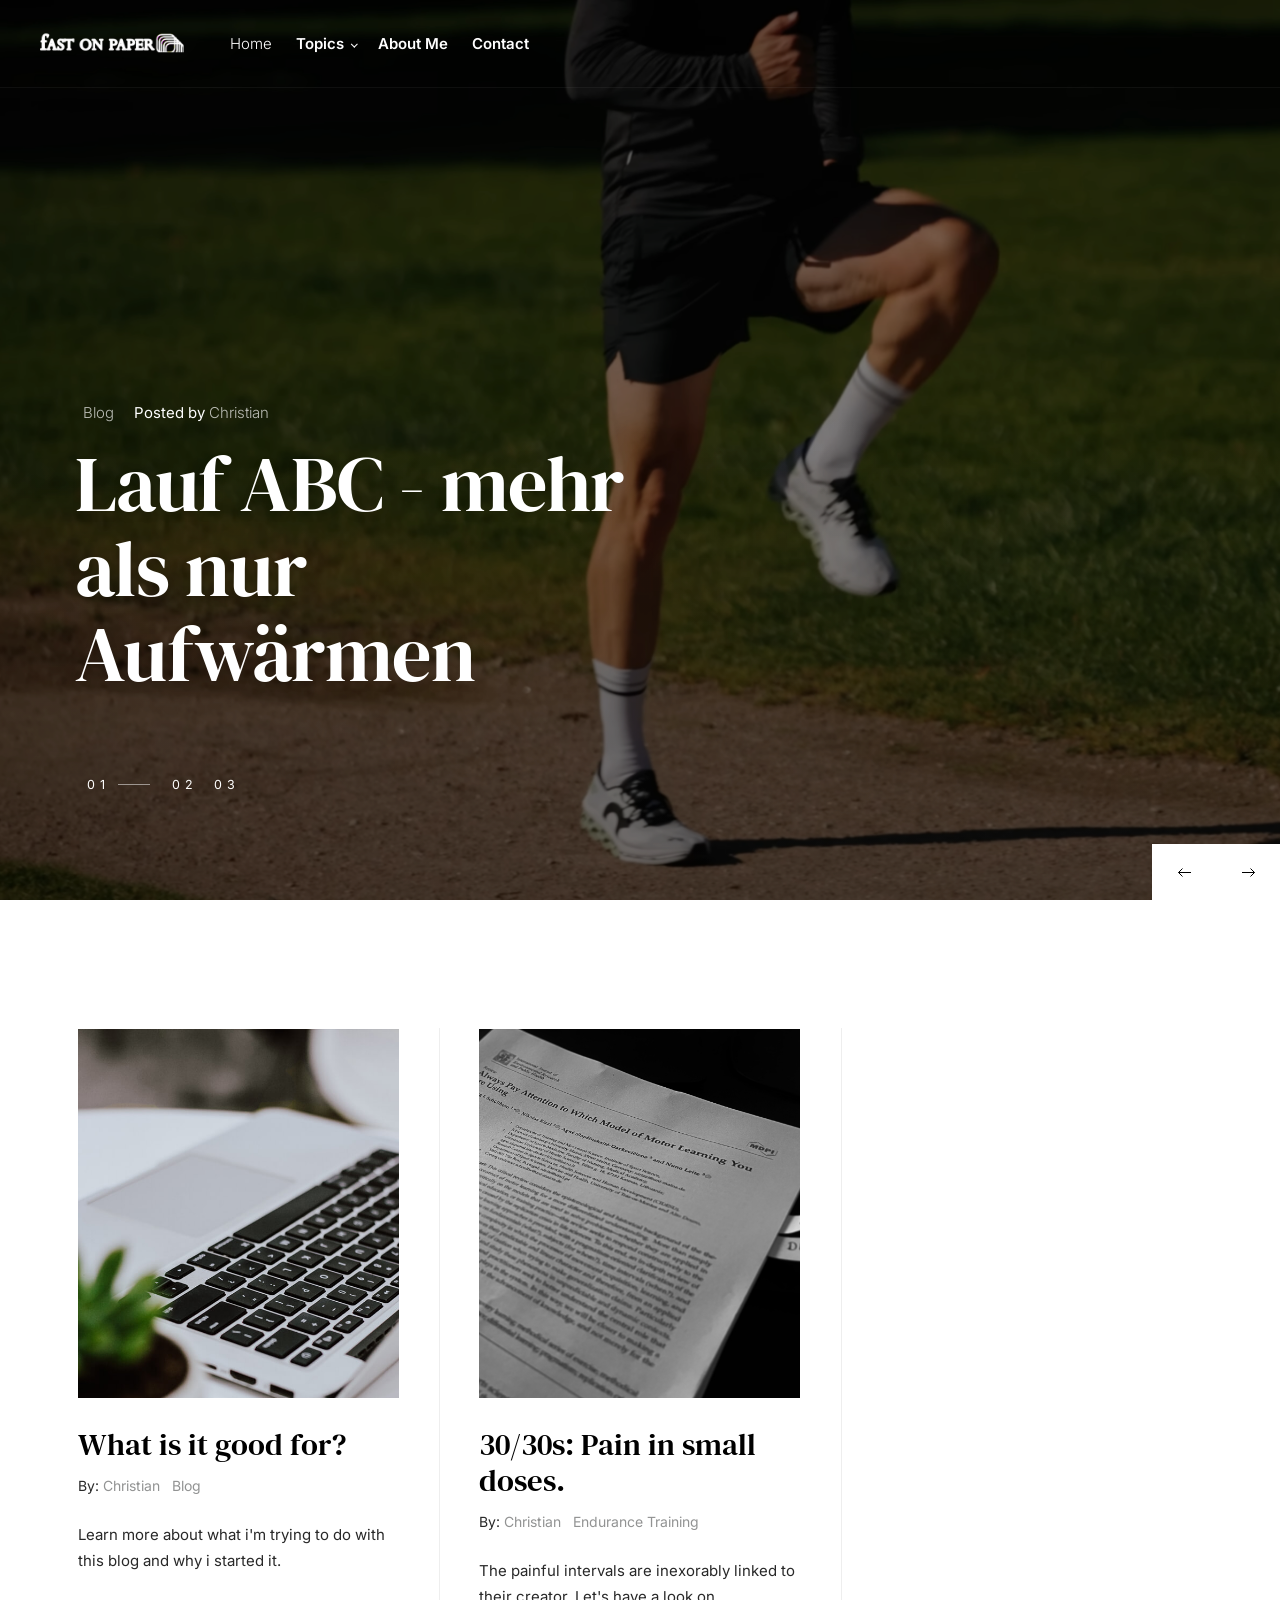
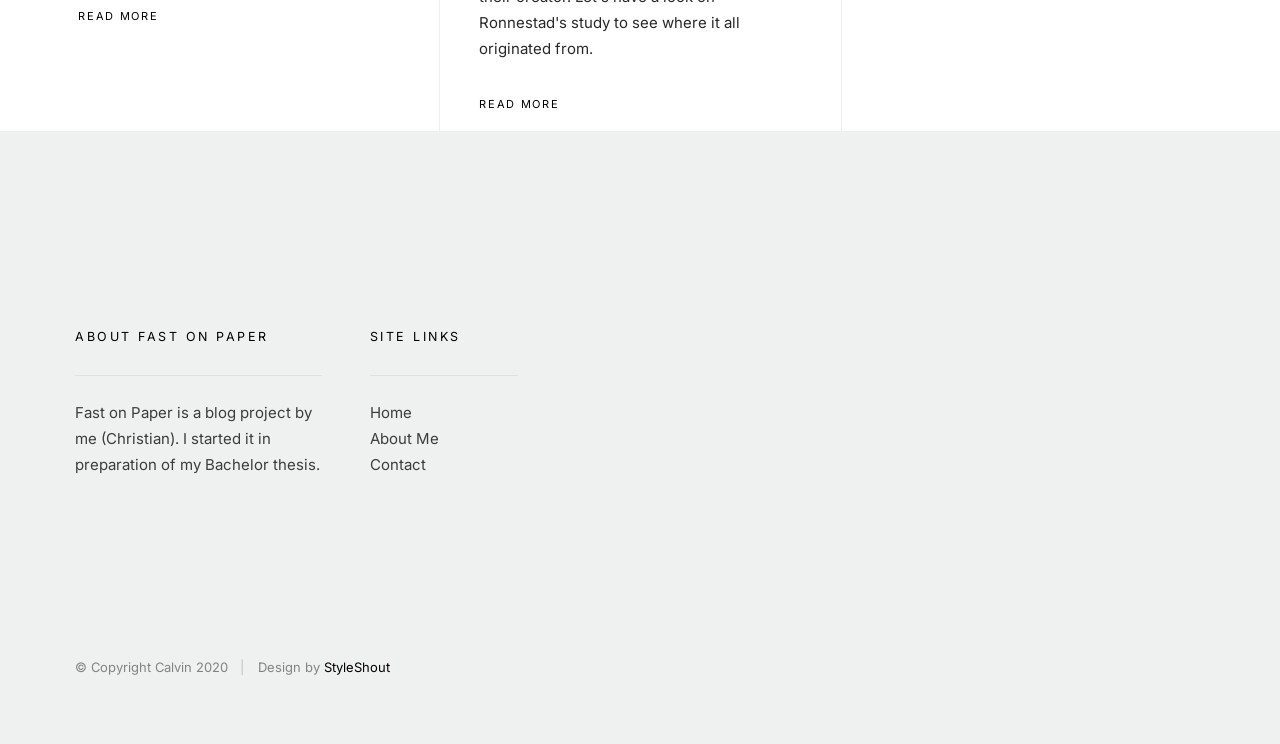
==== commit df3c0384: "changed sourceset for one blog article thumbnails" ====
--- a/index.html
+++ b/index.html
@@ -277,8 +277,8 @@
         
                         <div class="entry__thumb">
                             <a href="single-standard.html" class="thumb-link">
-                                <img src="images/thumbs/masonry/woodcraft-600.jpg" 
-                                     srcset="images/thumbs/masonry/woodcraft-600.jpg 1x, images/thumbs/masonry/woodcraft-1200.jpg 2x" alt="">
+                                <img src="images/thumbs/masonry/journal-600.jpg" 
+                                     srcset="images/thumbs/masonry/journal-600.jpg 1x, images/thumbs/masonry/journal-1200.jpg 2x" alt="">
                             </a>
                         </div> <!-- end entry__thumb -->
         
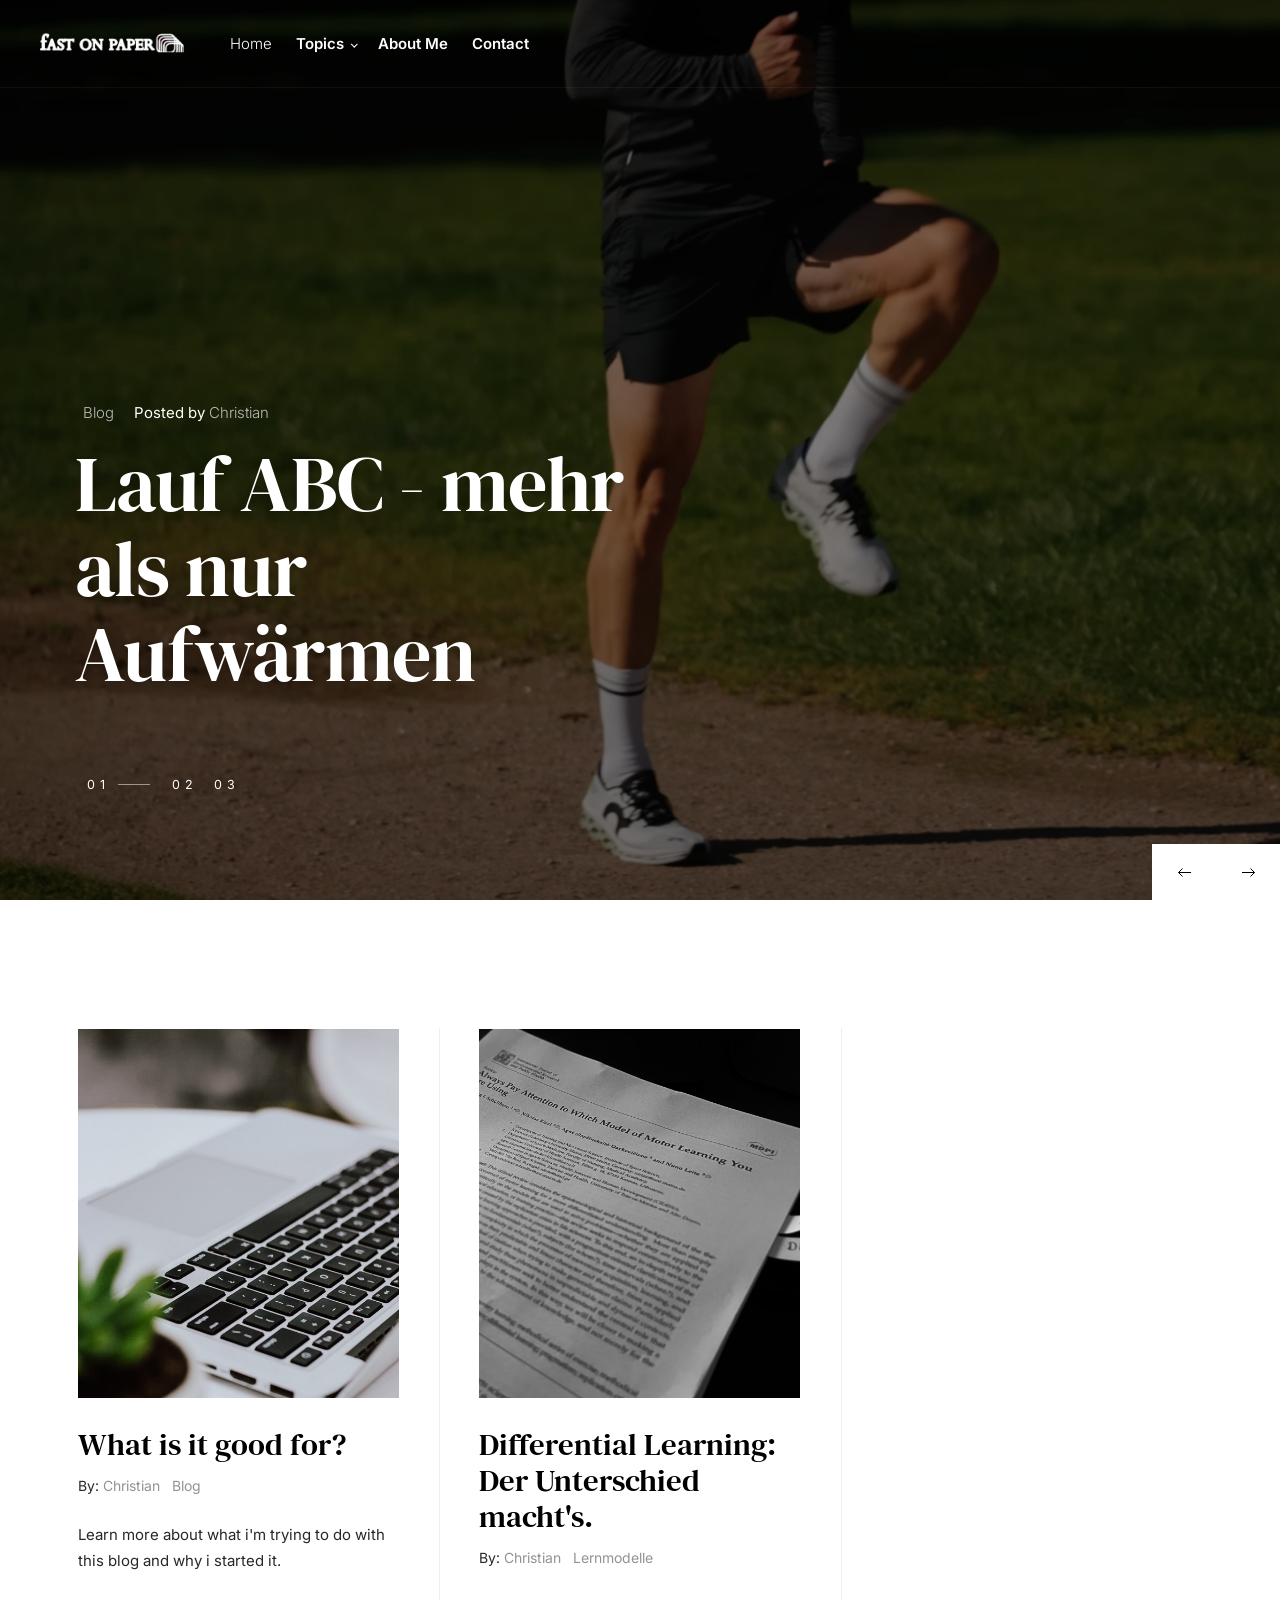
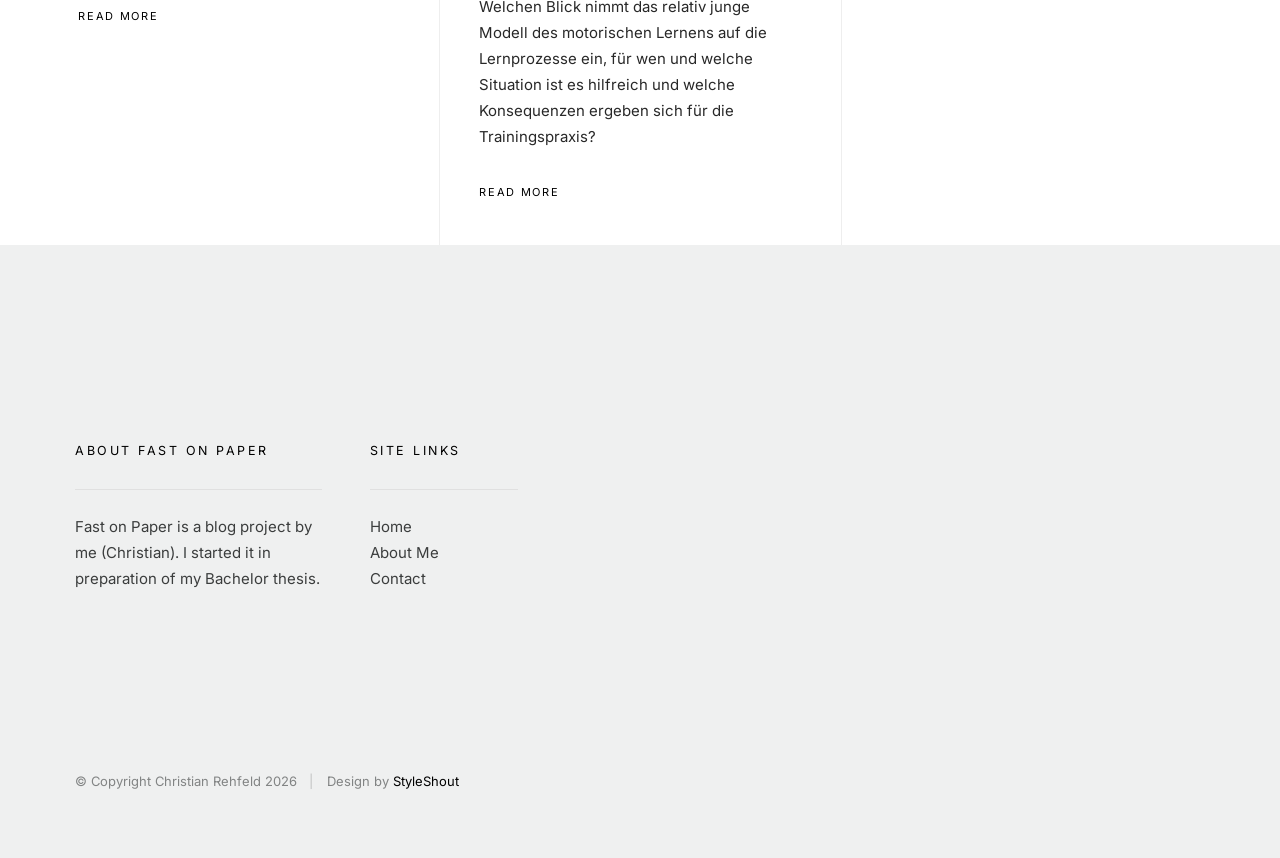
==== commit d4790116: "minor changes on first blog article masonry" ====
--- a/index.html
+++ b/index.html
@@ -284,7 +284,7 @@
         
                         <div class="entry__text">
                             <div class="entry__header">
-                                <h1 class="entry__title"><a href="single-standard.html">30/30s: Pain in small doses.</a></h1>
+                                <h1 class="entry__title"><a href="blogpost00.html">Differential Learning: Der Unterschied macht's.</a></h1>
         
                                 <div class="entry__meta">
                                     <span class="byline">By:
@@ -293,16 +293,16 @@
                                     </span>
                                 </span>
                                     <span class="cat-links">
-                                        <a href="#">Endurance Training</a> 
+                                        <a href="#">Lernmodelle</a> 
                                     </span>
                                 </div>
                             </div>
                             <div class="entry__excerpt">
                                 <p>
-                                The painful intervals are inexorably linked to their creator. Let's have a look on Ronnestad's study to see where it all originated from.
+                                Welchen Blick nimmt das relativ junge Modell des motorischen Lernens auf die Lernprozesse ein, für wen und welche Situation ist es hilfreich und welche Konsequenzen ergeben sich für die Trainingspraxis?
                                 </p>
                             </div>
-                            <a class="entry__more-link" href="#0">Read More</a>
+                            <a class="entry__more-link" href="blogpost00.html">Read More</a>
                         </div> <!-- end entry__text -->
         
                     </article> <!-- end entry -->
@@ -419,7 +419,7 @@
             <div class="row">
                 <div class="column">
                     <div class="ss-copyright">
-                        <span>© Copyright Calvin 2020</span> 
+                        <span>© Copyright Christian Rehfeld 2026</span> 
                         <span>Design by <a href="https://www.styleshout.com/">StyleShout</a></span>
                     </div> <!-- end ss-copyright -->
                 </div>
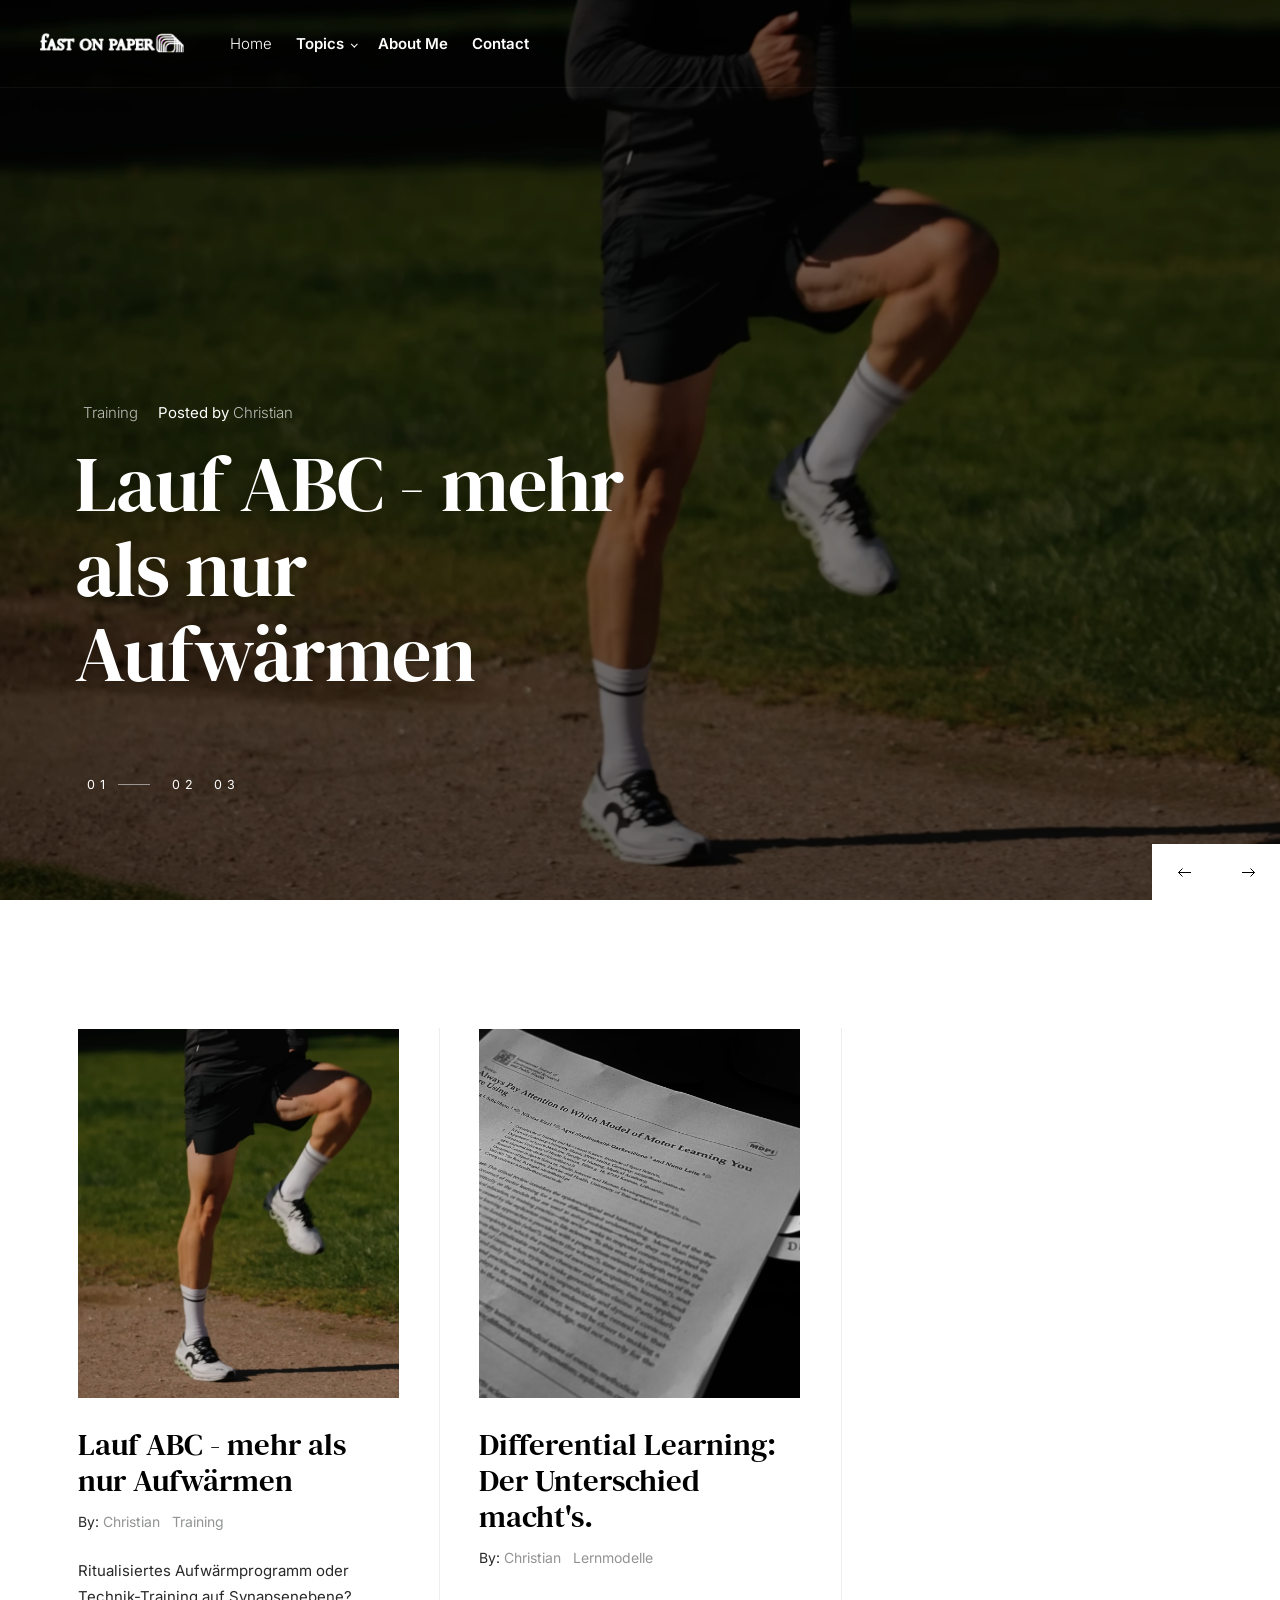
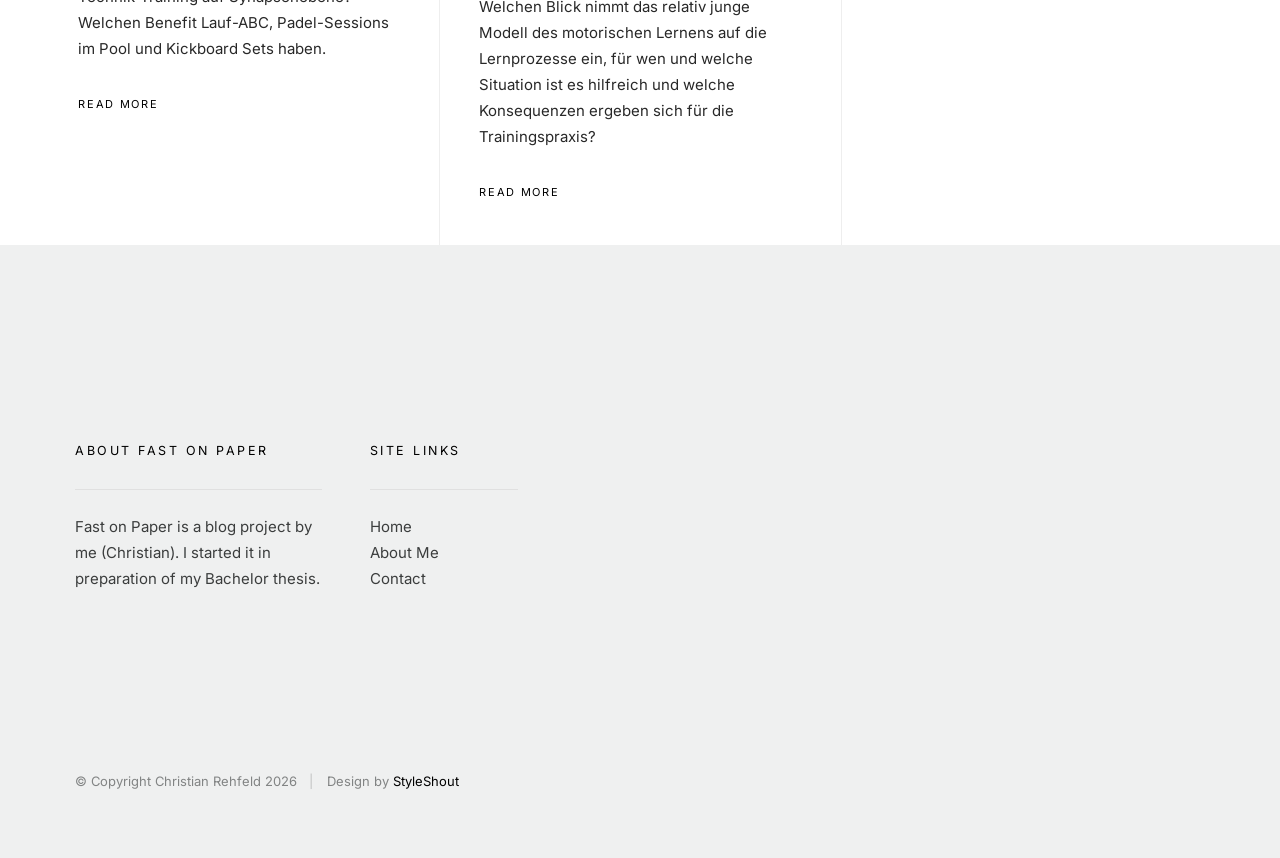
==== commit 1392fb38: "header link correction + blogpost masonry and links" ====
--- a/index.html
+++ b/index.html
@@ -121,7 +121,7 @@
                     <div class="column">
                         <div class="s-hero__slide-meta">
                             <span class="cat-links">
-                                <a href="#0">Blog</a>
+                                <a href="#0">Training</a>
                             </span>
                             <span class="byline"> 
                                 Posted by 
@@ -131,7 +131,7 @@
                             </span>
                         </div>
                         <h1 class="s-hero__slide-text">
-                            <a href="#0">
+                            <a href="blogpost01.html">
                                 Lauf ABC - mehr als nur Aufwärmen
                             </a>
                         </h1>
@@ -242,15 +242,15 @@
                     <article class="brick entry" data-aos="fade-up">
     
                         <div class="entry__thumb">
-                            <a href="single-standard.html" class="thumb-link">
-                                <img src="images/thumbs/masonry/macbook-600.jpg" 
-                                     srcset="images/thumbs/masonry/macbook-600.jpg 1x, images/thumbs/masonry/macbook-1200.jpg 2x" alt="">
+                            <a href="blogpost01.html" class="thumb-link">
+                                <img src="images/thumbs/masonry/abc-600.jpg" 
+                                     srcset="images/thumbs/masonry/abc-600.jpg 1x, images/thumbs/masonry/abc-1200.jpg 2x" alt="">
                             </a>
                         </div> <!-- end entry__thumb -->
     
                         <div class="entry__text">
                             <div class="entry__header">
-                                <h1 class="entry__title"><a href="blogpost00.html">What is it good for?</a></h1>
+                                <h1 class="entry__title"><a href="blogpost01.html">Lauf ABC - mehr als nur Aufwärmen</a></h1>
                                 
                                 <div class="entry__meta">
                                     <span class="byline">By:
@@ -259,16 +259,16 @@
                                     </span>
                                 </span>
                                     <span class="cat-links">
-                                        <a href="#0">Blog</a>
+                                        <a href="#0">Training</a>
                                     </span>
                                 </div>
                             </div>
                             <div class="entry__excerpt">
                                 <p>
-                                Learn more about what i'm trying to do with this blog and why i started it.
+                                Ritualisiertes Aufwärmprogramm oder Technik-Training auf Synapsenebene? Welchen Benefit Lauf-ABC, Padel-Sessions im Pool und Kickboard Sets haben.
                                 </p>
                             </div>
-                            <a class="entry__more-link" href="blogpost00.html">Read more</a>
+                            <a class="entry__more-link" href="blogpost01.html">Read more</a>
                         </div> <!-- end entry__text -->
                     
                     </article> <!-- end article -->
@@ -276,7 +276,7 @@
                     <article class="brick entry" data-aos="fade-up">
         
                         <div class="entry__thumb">
-                            <a href="single-standard.html" class="thumb-link">
+                            <a href="blogpost00.html" class="thumb-link">
                                 <img src="images/thumbs/masonry/journal-600.jpg" 
                                      srcset="images/thumbs/masonry/journal-600.jpg 1x, images/thumbs/masonry/journal-1200.jpg 2x" alt="">
                             </a>
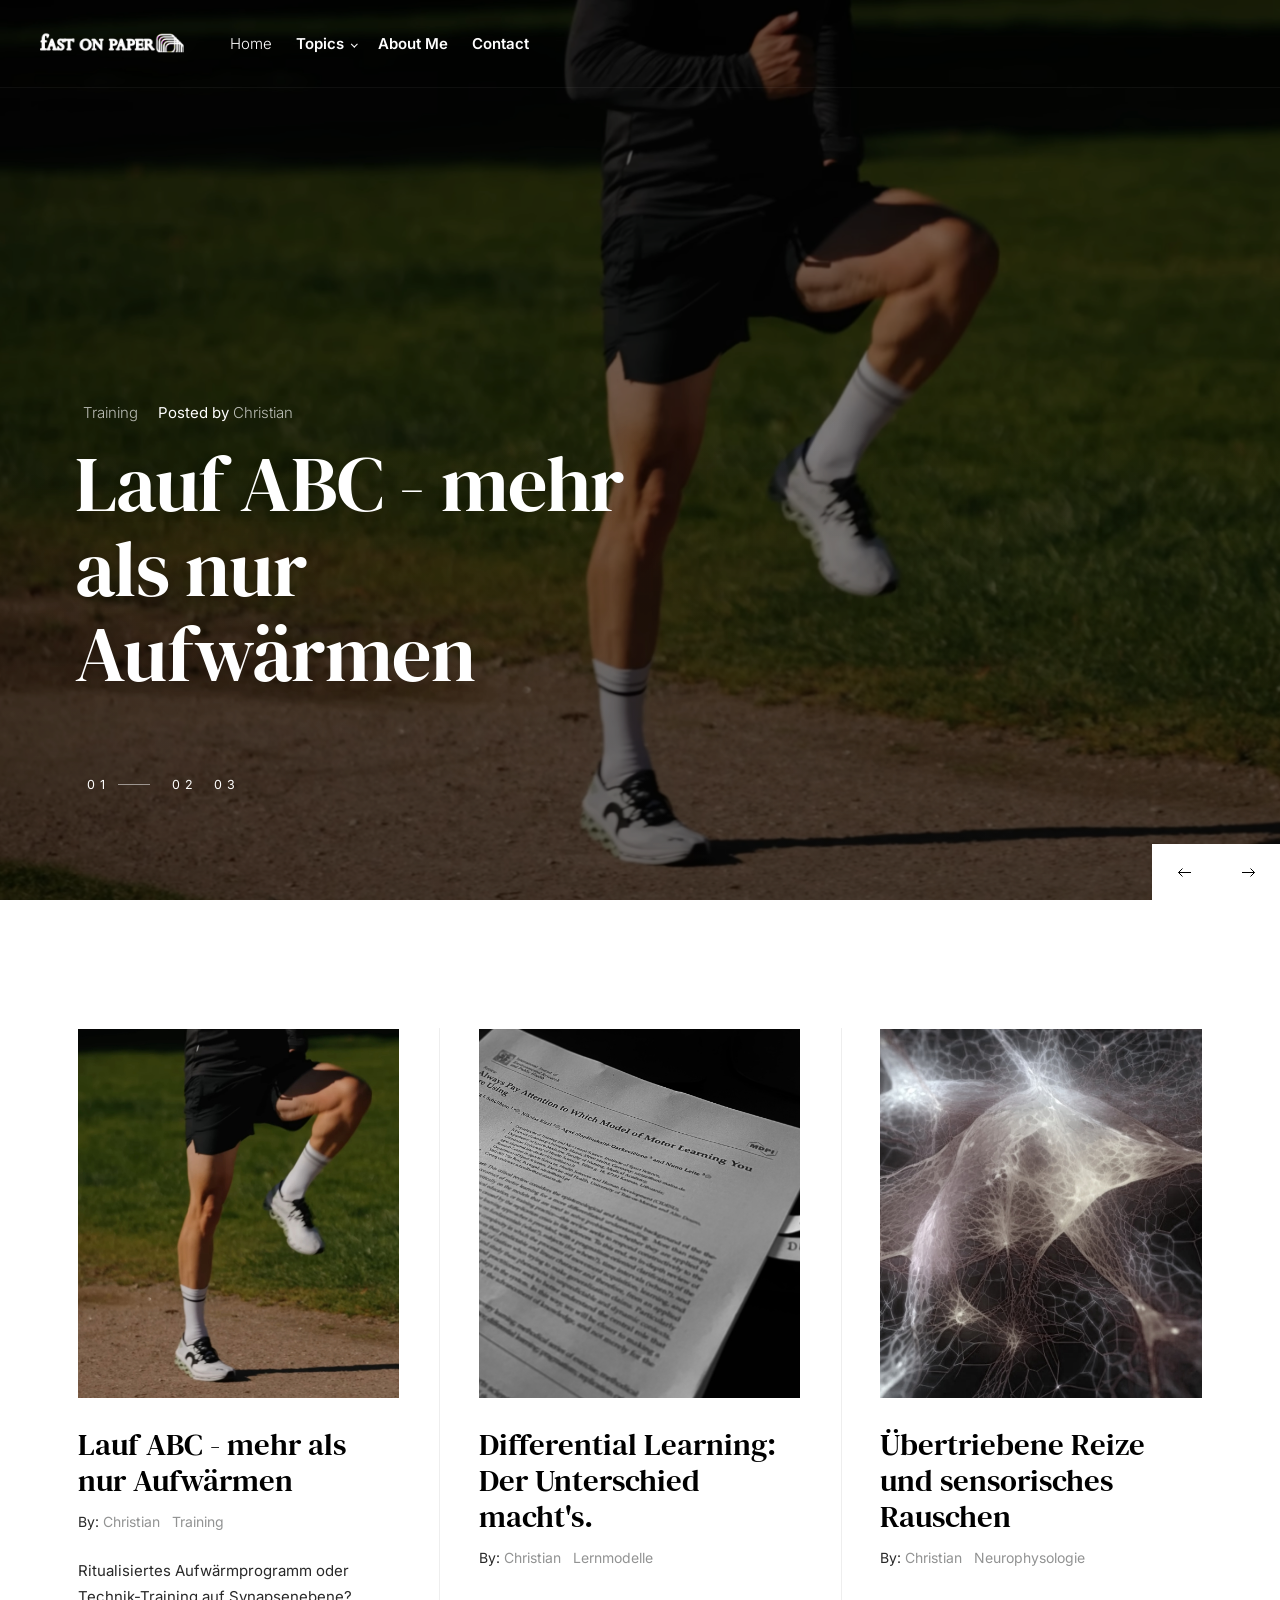
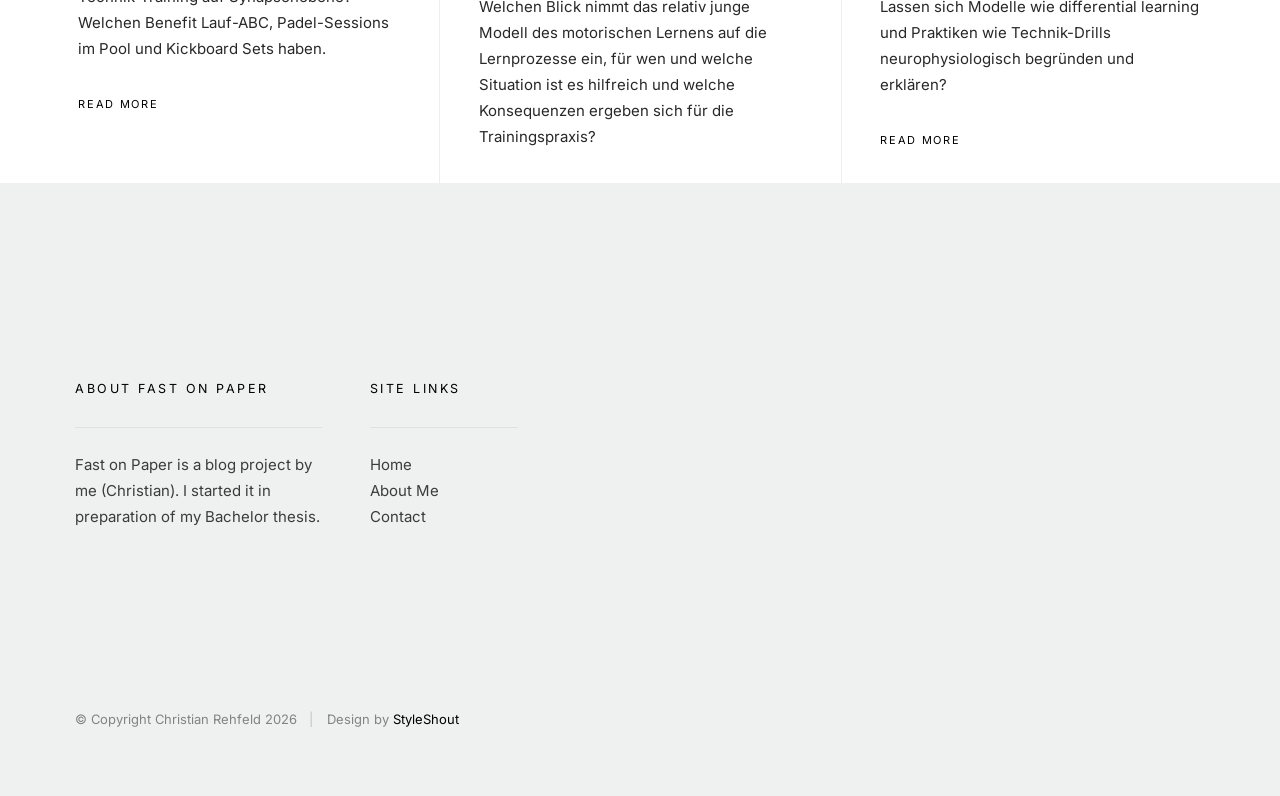
==== commit 3ab5d07b: "added 3rd blogpost plus masonry on index with images and hero sec" ====
--- a/index.html
+++ b/index.html
@@ -167,9 +167,9 @@
 
             </div> <!-- end s-hero__slide -->
 
-            <div class="s-hero__slide"">
-
-                <div class="s-hero__slide-bg" style="background-image: url('images/slide3-bg-3000.jpg');"></div>
+            <div class="s-hero__slide">
+
+                <div class="s-hero__slide-bg" style="background-image: url('images/herobg_neuro.jpg');"></div>
 
                 <div class="row s-hero__slide-content animate-this">
                     <div class="column">
@@ -306,6 +306,40 @@
                         </div> <!-- end entry__text -->
         
                     </article> <!-- end entry -->
+
+                    <article class="brick entry" data-aos="fade-up">
+    
+                        <div class="entry__thumb">
+                            <a href="blogpost01.html" class="thumb-link">
+                                <img src="images/thumbs/masonry/neuro-600.jpg" 
+                                     srcset="images/thumbs/masonry/neuro-600.jpg 1x, images/thumbs/masonry/neuro-1200.jpg 2x" alt="">
+                            </a>
+                        </div> <!-- end entry__thumb -->
+    
+                        <div class="entry__text">
+                            <div class="entry__header">
+                                <h1 class="entry__title"><a href="blogpost02.html">Übertriebene Reize und sensorisches Rauschen</a></h1>
+                                
+                                <div class="entry__meta">
+                                    <span class="byline">By:
+                                        <span class='author'>
+                                            <a href="#0">Christian</a>
+                                    </span>
+                                </span>
+                                    <span class="cat-links">
+                                        <a href="#0">Neurophysologie</a>
+                                    </span>
+                                </div>
+                            </div>
+                            <div class="entry__excerpt">
+                                <p>
+                                Lassen sich Modelle wie differential learning und Praktiken wie Technik-Drills neurophysiologisch begründen und erklären?
+                                </p>
+                            </div>
+                            <a class="entry__more-link" href="blogpost02.html">Read more</a>
+                        </div> <!-- end entry__text -->
+                    
+                    </article> <!-- end article -->
  
                 </div> <!-- end brick-wrapper -->
 
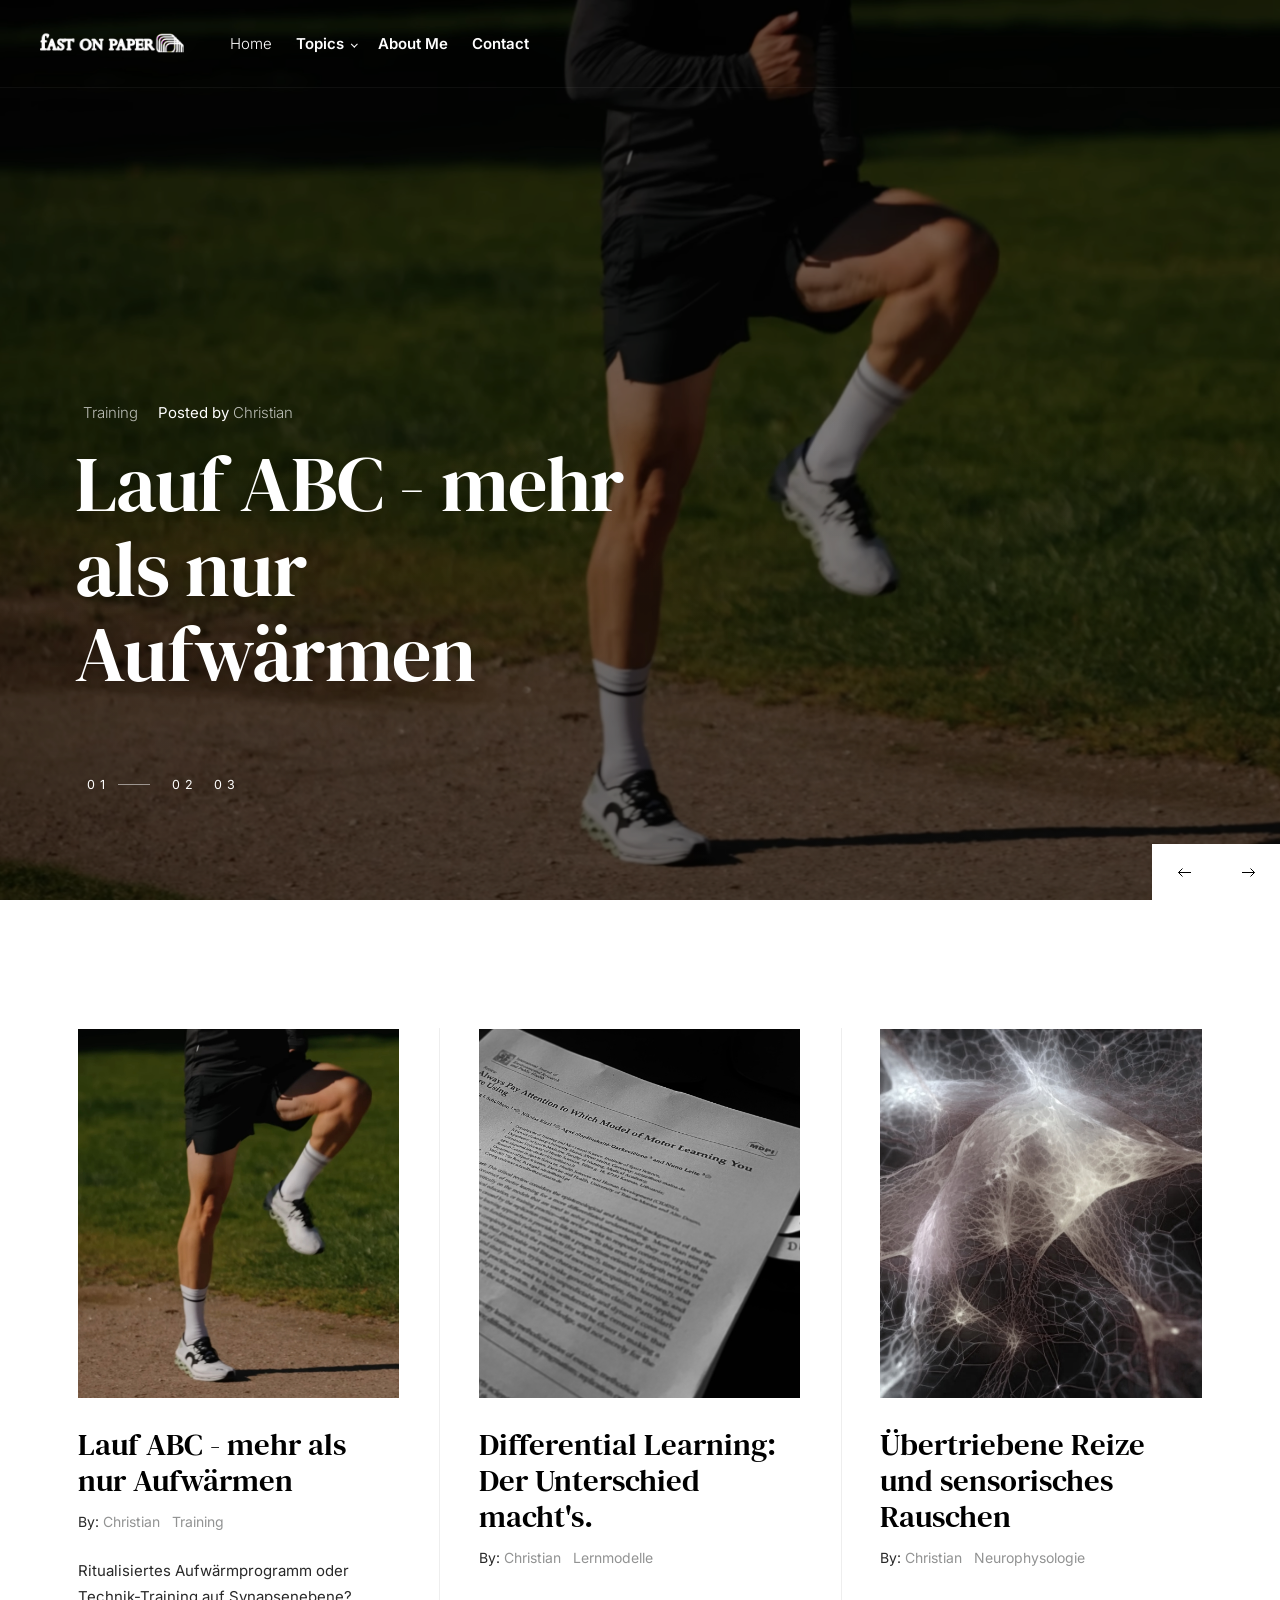
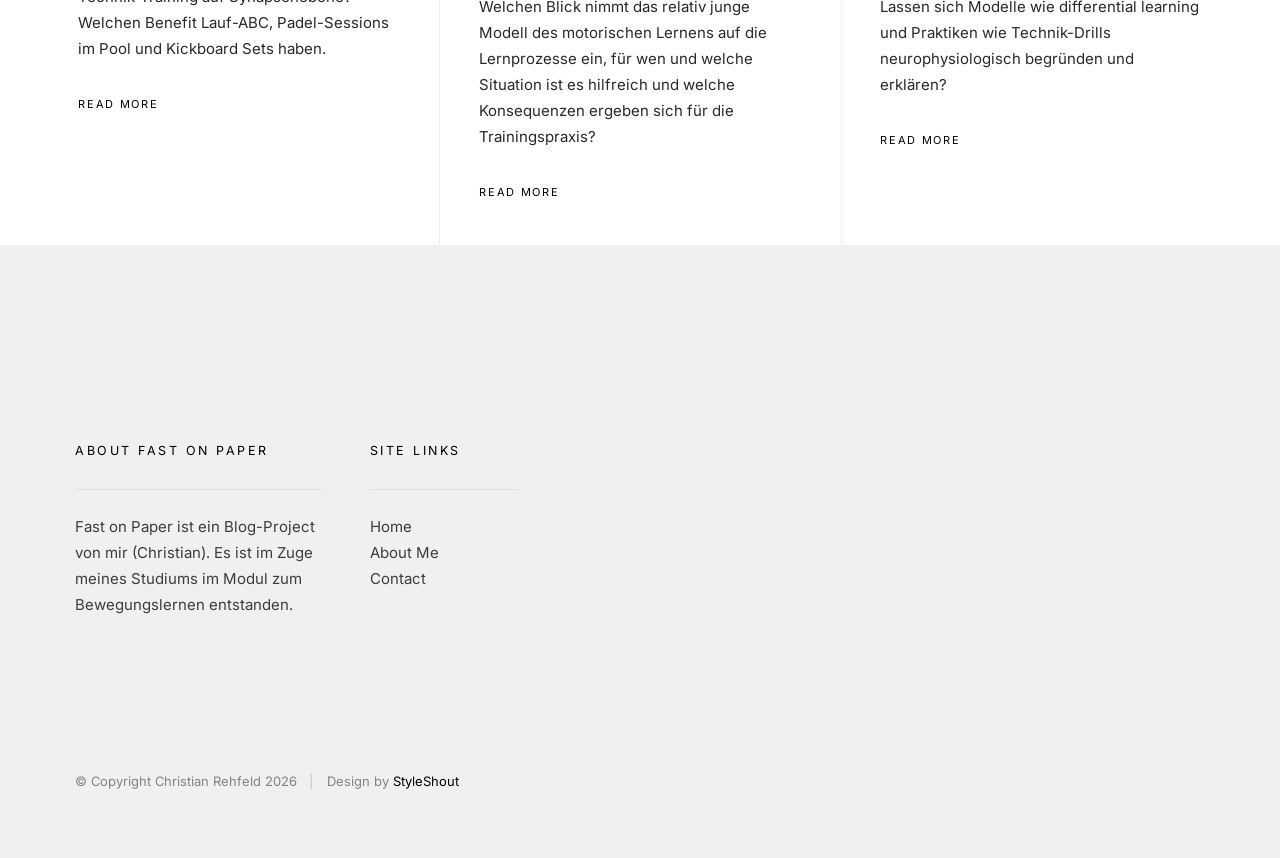
==== commit 33ca7b51: "changed footer and added linkage for related and interesting" ====
--- a/index.html
+++ b/index.html
@@ -310,7 +310,7 @@
                     <article class="brick entry" data-aos="fade-up">
     
                         <div class="entry__thumb">
-                            <a href="blogpost01.html" class="thumb-link">
+                            <a href="blogpost02.html" class="thumb-link">
                                 <img src="images/thumbs/masonry/neuro-600.jpg" 
                                      srcset="images/thumbs/masonry/neuro-600.jpg 1x, images/thumbs/masonry/neuro-1200.jpg 2x" alt="">
                             </a>
@@ -390,7 +390,7 @@
                     <h5>About Fast on Paper</h5>
 
                     <p>
-                    Fast on Paper is a blog project by me (Christian). I started it in preparation of my Bachelor thesis.  
+                    Fast on Paper ist ein Blog-Project von mir (Christian). Es ist im Zuge meines Studiums im Modul zum Bewegungslernen entstanden.  
                     </p>
 
                 </div> <!-- end s-footer__info -->
